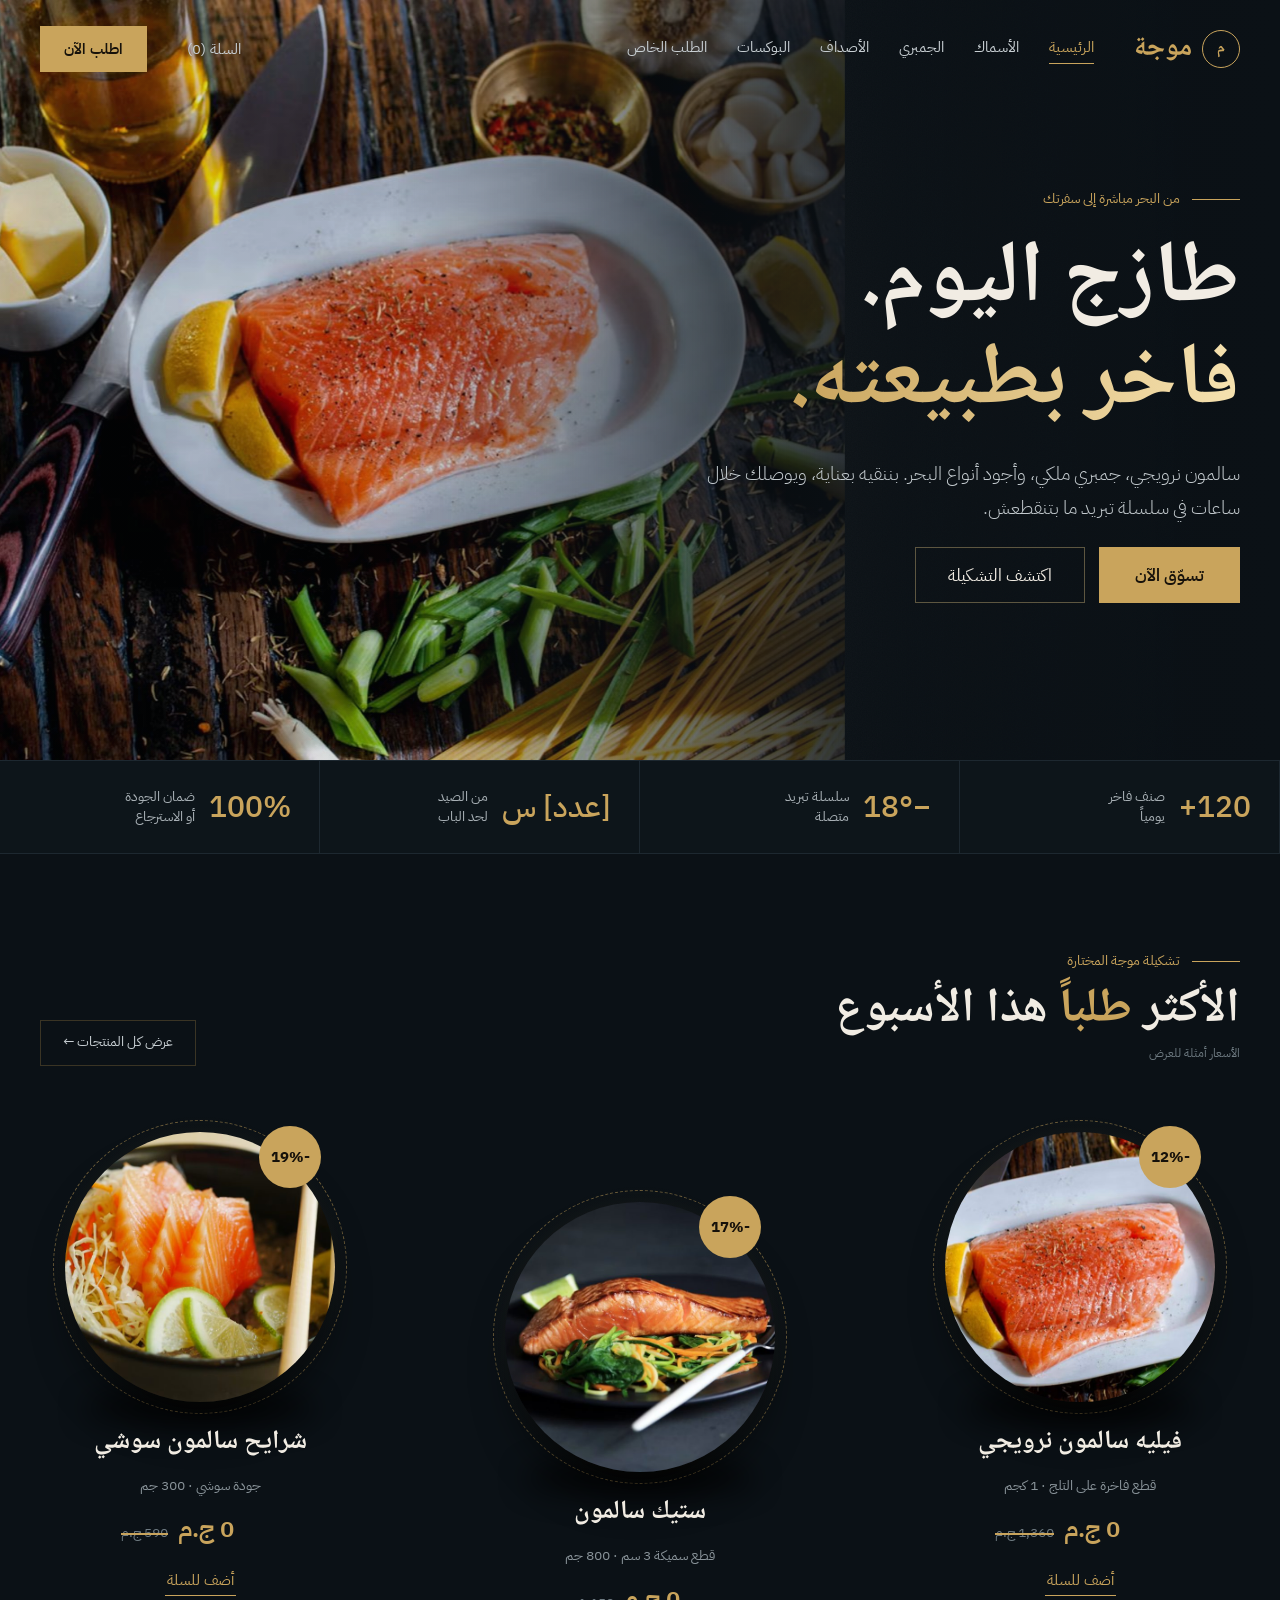
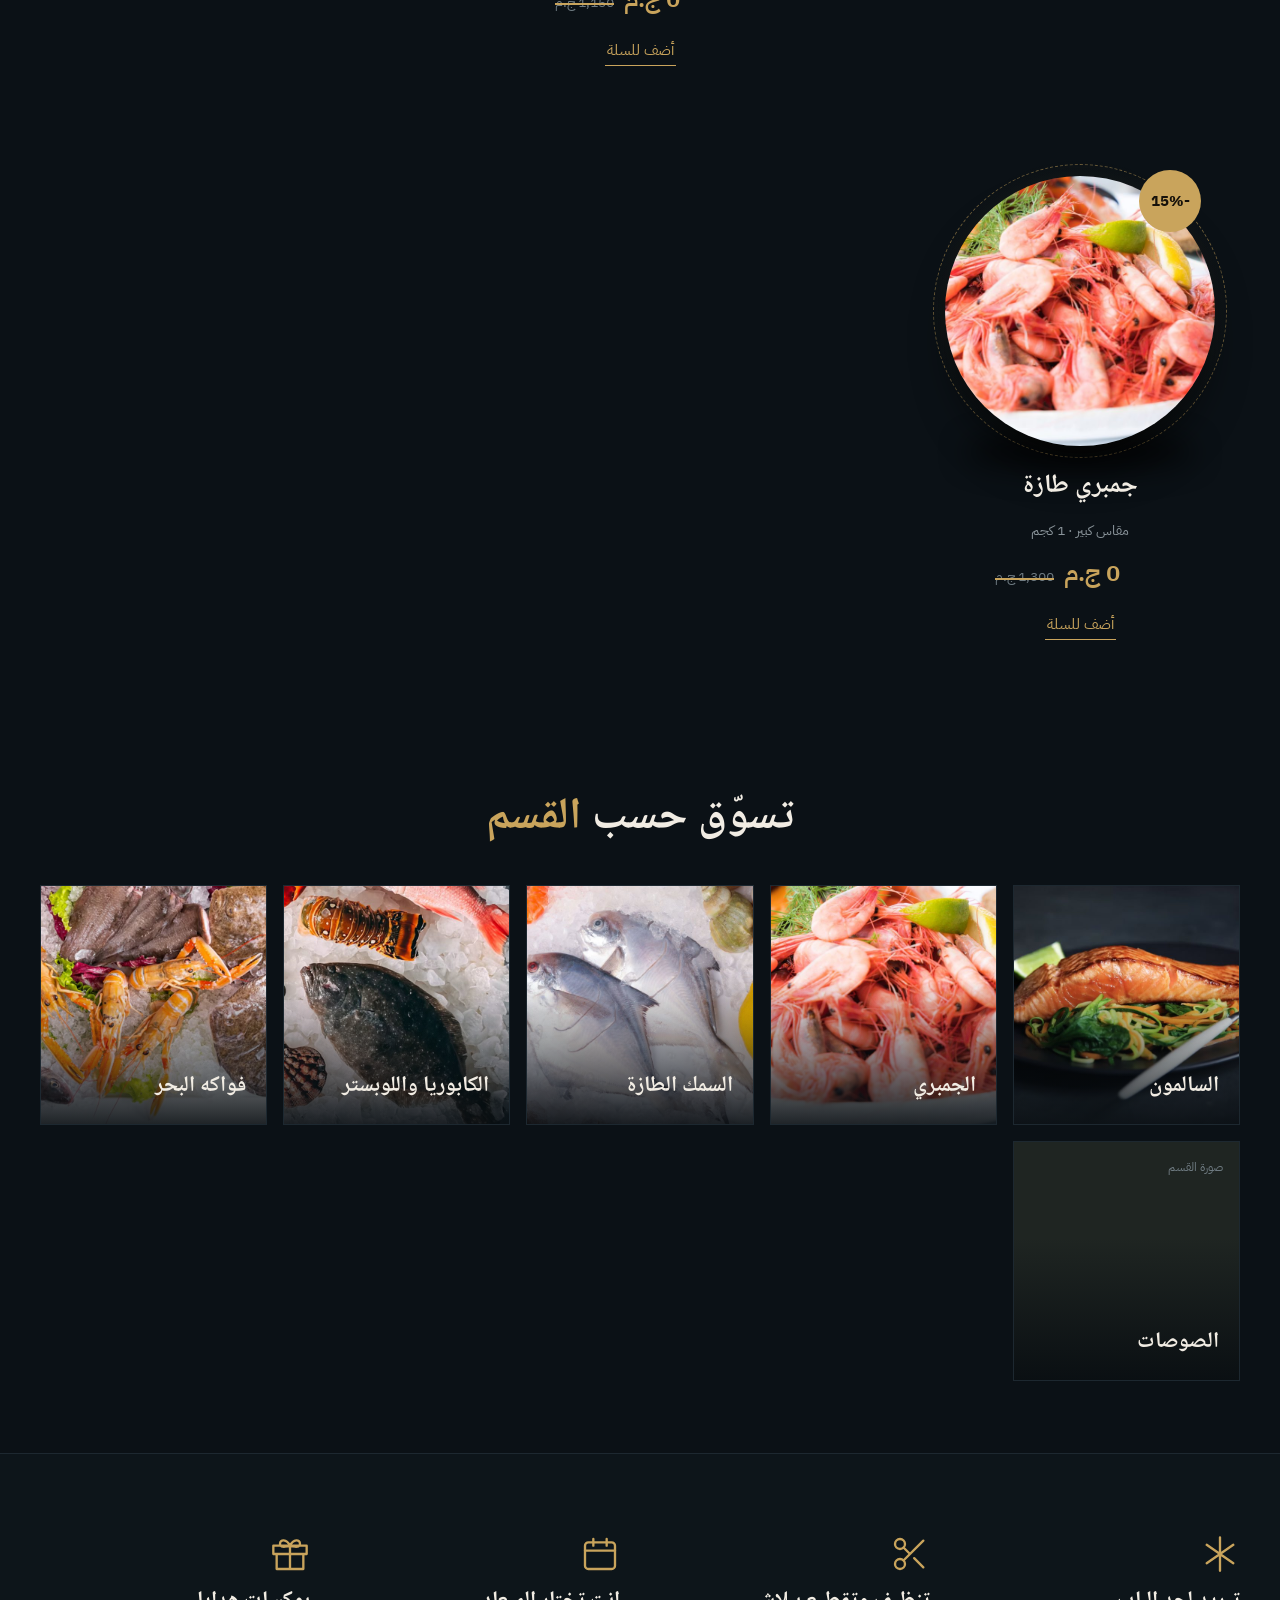
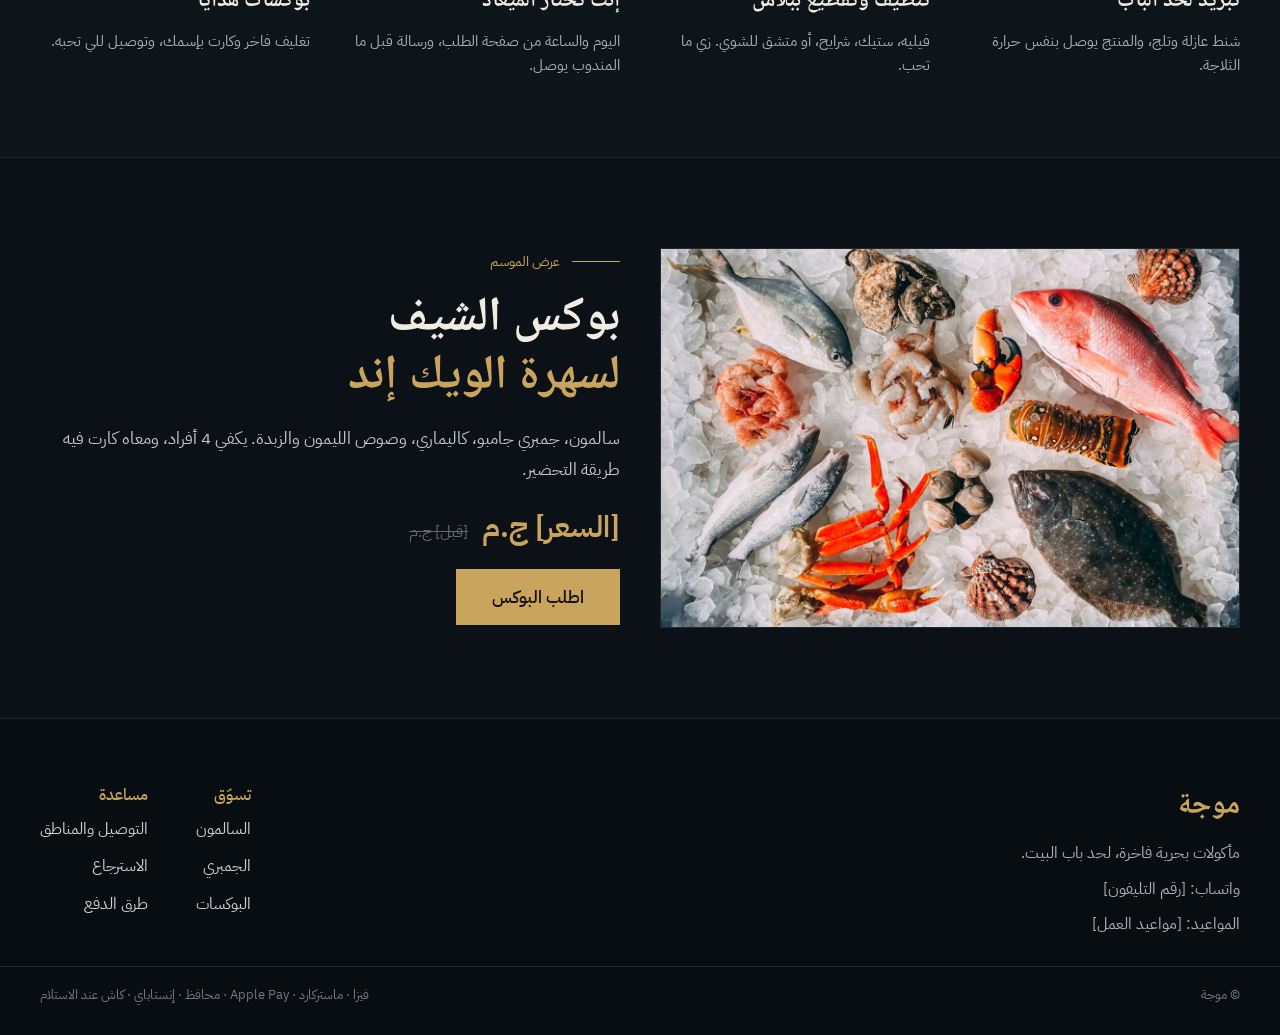
==== index.html @ a19cfc70 "عدد الأصناف الفاخرة: 120 Co-Authored-By: Claude Opus 5.5 <noreply@anthropic.com> Claude-Session: htt" ====
<!doctype html>
<html lang="ar" dir="rtl">
<head>
<meta charset="utf-8">
<meta name="viewport" content="width=device-width,initial-scale=1,viewport-fit=cover">
<meta name="theme-color" content="#0b1116">
<title>موجة | مأكولات بحرية فاخرة</title>
<meta name="description" content="سالمون وجمبري وسمك طازة، متنظف ومتقطع على طلبك، ويوصلك متبرد.">
<link href="https://fonts.googleapis.com/css2?family=Noto+Naskh+Arabic:wght@500;700&family=IBM+Plex+Sans+Arabic:wght@300;400;500;600&display=swap" rel="stylesheet">
<link rel="stylesheet" href="styles.css?v=86852">
</head>
<body>
<div dir="rtl" style="width:100%;background:#0b1116;color:#f1ece3;font-family:'IBM Plex Sans Arabic',sans-serif;font-size:16px;line-height:1.6">
<section class="hero" style="position:relative;min-height:760px;overflow:hidden;background:radial-gradient(ellipse at 30% 50%,#2a2b2b 0,#16191b 45%,#0b1116 80%)">
<svg width="100%" height="100%" style="position:absolute;inset:0;opacity:.35" aria-hidden="true"><filter id="stone"><feTurbulence type="fractalNoise" baseFrequency=".8" numOctaves="3"/><feColorMatrix values="0 0 0 0 .5  0 0 0 0 .5  0 0 0 0 .5  0 0 0 .6 0"/></filter><rect width="100%" height="100%" filter="url(#stone)"/></svg>
<div class="float" style="position:absolute;top:0;bottom:0;left:0;width:66%"><img src="images/hero.jpg" alt="فيليه سالمون طازج مع الليمون والزبدة والتوابل على ترابيزة خشب" style="width:100%;height:100%;object-fit:cover;display:block"></div>
<div class="hero-shade" style="position:absolute;inset:0;background:linear-gradient(270deg,#0b1116 0,rgba(11,17,22,.92) 30%,rgba(11,17,22,.15) 70%)"></div>
<header class="site-header hd" style="position:relative;max-width:1320px;margin:0 auto;padding:26px 40px;display:flex;align-items:center;gap:40px;flex-wrap:wrap">
<a href="#" style="display:flex;align-items:center;gap:10px;font-family:'Noto Naskh Arabic',serif;font-size:28px;font-weight:700;color:#c9a45c"><span style="width:38px;height:38px;border:1px solid #c9a45c;border-radius:50%;display:grid;place-items:center;font-size:16px">م</span>موجة</a>
<button type="button" class="menu-btn" aria-label="القايمة" aria-expanded="false"><span></span><span></span><span></span></button><nav class="main-nav" style="display:flex;gap:30px;font-size:15px;flex:1;flex-wrap:wrap"><a href="#" style="color:#c9a45c;border-bottom:1px solid #c9a45c;padding-bottom:4px">الرئيسية</a><a href="#" class="nl" style="color:#c8cfd3">الأسماك</a><a href="#" class="nl" style="color:#c8cfd3">الجمبري</a><a href="#" class="nl" style="color:#c8cfd3">الأصداف</a><a href="#" class="nl" style="color:#c8cfd3">البوكسات</a><a href="#" class="nl" style="color:#c8cfd3">الطلب الخاص</a></nav>
<a href="#" data-cart="1" class="cartlink" style="color:#c8cfd3;font-size:15px;display:inline-block">السلة (<span class="cart-count">0</span>)</a><a href="#" class="btn-gold hdr-cta" style="background:#c9a45c;color:#16110a;height:46px;padding:0 24px;display:inline-flex;align-items:center;font-weight:600;font-size:15px">اطلب الآن</a>
</header>
<div class="hero-body" style="position:relative;max-width:1320px;margin:0 auto;padding:90px 40px 120px;display:flex">
<div class="hin" style="max-width:560px;display:flex;flex-direction:column;gap:22px">
<span style="display:flex;align-items:center;gap:12px;color:#c9a45c;font-size:14px"><i style="width:48px;height:1px;background:#c9a45c;display:block"></i>من البحر مباشرة إلى سفرتك</span>
<h1 style="margin:0;font-family:'Noto Naskh Arabic',serif;font-size:88px;line-height:1.15;font-weight:700">طازج اليوم.<br><span class="shine" style="color:#c9a45c">فاخر بطبيعته.</span></h1>
<p style="margin:0;font-size:19px;line-height:1.8;color:#c3cace;font-weight:300">سالمون نرويجي، جمبري ملكي، وأجود أنواع البحر. بننقيه بعناية، ويوصلك خلال ساعات في سلسلة تبريد ما بتنقطعش.</p>
<div style="display:flex;gap:14px;flex-wrap:wrap"><a href="#" class="btn-gold" style="background:#c9a45c;color:#16110a;height:56px;padding:0 36px;display:inline-flex;align-items:center;font-weight:600;font-size:17px">تسوّق الآن</a><a href="#" class="btn-ghost" style="border:1px solid #5d5640;color:#f1ece3;height:56px;padding:0 32px;display:inline-flex;align-items:center;font-size:17px">اكتشف التشكيلة</a></div>
</div></div>

</section>
<section class="stats" style="border-block:1px solid #1d2830;background:#0d151a"><div style="max-width:1320px;margin:0 auto;display:flex;flex-wrap:wrap"><div class="rv" style="flex:1 1 200px;display:flex;align-items:center;gap:14px;padding:22px 28px;border-inline-start:1px solid #1d2830"><strong style="font-size:30px;color:#c9a45c;font-weight:500;white-space:nowrap">120+</strong><span style="font-size:14px;color:#a8b0b5;line-height:1.4">صنف فاخر<br>يومياً</span></div><div class="rv" style="flex:1 1 200px;display:flex;align-items:center;gap:14px;padding:22px 28px;border-inline-start:1px solid #1d2830"><strong style="font-size:30px;color:#c9a45c;font-weight:500;white-space:nowrap">−18°</strong><span style="font-size:14px;color:#a8b0b5;line-height:1.4">سلسلة تبريد<br>متصلة</span></div><div class="rv" style="flex:1 1 200px;display:flex;align-items:center;gap:14px;padding:22px 28px;border-inline-start:1px solid #1d2830"><strong style="font-size:30px;color:#c9a45c;font-weight:500;white-space:nowrap">[عدد] س</strong><span style="font-size:14px;color:#a8b0b5;line-height:1.4">من الصيد<br>لحد الباب</span></div><div class="rv" style="flex:1 1 200px;display:flex;align-items:center;gap:14px;padding:22px 28px;border-inline-start:1px solid #1d2830"><strong style="font-size:30px;color:#c9a45c;font-weight:500;white-space:nowrap">100%</strong><span style="font-size:14px;color:#a8b0b5;line-height:1.4">ضمان الجودة<br>أو الاسترجاع</span></div></div></section>

<section class="bs" style="max-width:1320px;margin:0 auto;padding:96px 40px 72px">
<div class="rv" style="display:flex;justify-content:space-between;align-items:end;gap:20px;flex-wrap:wrap;margin-bottom:56px">
<div><span style="display:flex;align-items:center;gap:12px;color:#c9a45c;font-size:14px"><i style="width:48px;height:1px;background:#c9a45c;display:block"></i>تشكيلة موجة المختارة</span><h2 style="margin:10px 0 0;font-family:'Noto Naskh Arabic',serif;font-size:48px;font-weight:700;line-height:1.2">الأكثر <span style="color:#c9a45c">طلباً</span> هذا الأسبوع</h2><span style="font-size:12px;color:#6f7b82">الأسعار أمثلة للعرض</span></div>
<a href="#" class="btn-ghost" style="border:1px solid #3a3424;color:#c8cfd3;height:46px;padding:0 22px;display:inline-flex;align-items:center;font-size:14px">عرض كل المنتجات ←</a></div>
<div data-plates="1" class="plates" style="display:flex;justify-content:space-between;flex-wrap:wrap;gap:40px 20px;padding:10px 20px 0"><div class="pl" data-plate="1" style="display:flex;flex-direction:column;align-items:center;gap:12px;width:280px;margin-top:0px;--d:0.00s">
<div style="position:relative;width:270px;height:270px"><span class="shadow" style="position:absolute;left:20px;right:20px;bottom:-26px;height:40px;border-radius:50%;background:rgba(0,0,0,.6);filter:blur(14px)"></span><span style="position:absolute;inset:-30px;border-radius:50%;background:radial-gradient(circle,rgba(201,164,92,.22),rgba(201,164,92,0) 65%)"></span><span class="ring" style="position:absolute;inset:-12px;border-radius:50%;border:1px dashed #c9a45c"></span>
<div class="drop" style="position:absolute;inset:0"><img class="zz" src="images/p-fillet.jpg" alt="فيليه سالمون نرويجي" style="position:absolute;inset:0;width:100%;height:100%;object-fit:cover;border-radius:50%;box-shadow:0 30px 50px -20px #000"><span style="position:absolute;top:-6px;right:14px;width:62px;height:62px;border-radius:50%;background:#c9a45c;color:#16110a;display:grid;place-items:center;font-weight:700;font-size:15px">-12%</span></div></div>
<strong class="txt" style="font-family:'Noto Naskh Arabic',serif;font-size:26px;font-weight:700;margin-top:8px;color:#f1ece3;text-align:center">فيليه سالمون نرويجي</strong><span class="txt" style="font-size:14px;color:#8a949a">قطع فاخرة على التلج · 1 كجم</span>
<div class="txt" style="display:flex;gap:10px;align-items:baseline"><strong style="font-size:24px;color:#c9a45c;font-weight:600;white-space:nowrap;font-variant-numeric:tabular-nums;min-width:4.2em;text-align:left"><span class="num" data-target="1200">0</span> ج.م</strong><s class="old" style="font-size:14px;color:#6f7b82;white-space:nowrap;text-decoration:none;position:relative">1,360 ج.م</s></div>
<button type="button" class="add txt" data-add="0" style="all:unset;cursor:pointer;font-size:15px;color:#c9a45c;border-bottom:1px solid #c9a45c;padding:8px 2px 3px">أضف للسلة</button></div><div class="pl" data-plate="1" style="display:flex;flex-direction:column;align-items:center;gap:12px;width:280px;margin-top:70px;--d:0.18s">
<div style="position:relative;width:270px;height:270px"><span class="shadow" style="position:absolute;left:20px;right:20px;bottom:-26px;height:40px;border-radius:50%;background:rgba(0,0,0,.6);filter:blur(14px)"></span><span style="position:absolute;inset:-30px;border-radius:50%;background:radial-gradient(circle,rgba(201,164,92,.22),rgba(201,164,92,0) 65%)"></span><span class="ring" style="position:absolute;inset:-12px;border-radius:50%;border:1px dashed #c9a45c"></span>
<div class="drop" style="position:absolute;inset:0"><img class="zz" src="images/p-steak.jpg" alt="ستيك سالمون" style="position:absolute;inset:0;width:100%;height:100%;object-fit:cover;border-radius:50%;box-shadow:0 30px 50px -20px #000"><span style="position:absolute;top:-6px;right:14px;width:62px;height:62px;border-radius:50%;background:#c9a45c;color:#16110a;display:grid;place-items:center;font-weight:700;font-size:15px">-17%</span></div></div>
<strong class="txt" style="font-family:'Noto Naskh Arabic',serif;font-size:26px;font-weight:700;margin-top:8px;color:#f1ece3;text-align:center">ستيك سالمون</strong><span class="txt" style="font-size:14px;color:#8a949a">قطع سميكة 3 سم · 800 جم</span>
<div class="txt" style="display:flex;gap:10px;align-items:baseline"><strong style="font-size:24px;color:#c9a45c;font-weight:600;white-space:nowrap;font-variant-numeric:tabular-nums;min-width:4.2em;text-align:left"><span class="num" data-target="950">0</span> ج.م</strong><s class="old" style="font-size:14px;color:#6f7b82;white-space:nowrap;text-decoration:none;position:relative">1,150 ج.م</s></div>
<button type="button" class="add txt" data-add="1" style="all:unset;cursor:pointer;font-size:15px;color:#c9a45c;border-bottom:1px solid #c9a45c;padding:8px 2px 3px">أضف للسلة</button></div><div class="pl" data-plate="1" style="display:flex;flex-direction:column;align-items:center;gap:12px;width:280px;margin-top:0px;--d:0.36s">
<div style="position:relative;width:270px;height:270px"><span class="shadow" style="position:absolute;left:20px;right:20px;bottom:-26px;height:40px;border-radius:50%;background:rgba(0,0,0,.6);filter:blur(14px)"></span><span style="position:absolute;inset:-30px;border-radius:50%;background:radial-gradient(circle,rgba(201,164,92,.22),rgba(201,164,92,0) 65%)"></span><span class="ring" style="position:absolute;inset:-12px;border-radius:50%;border:1px dashed #c9a45c"></span>
<div class="drop" style="position:absolute;inset:0"><img class="zz" src="images/p-sashimi.jpg" alt="شرايح سالمون سوشي" style="position:absolute;inset:0;width:100%;height:100%;object-fit:cover;border-radius:50%;box-shadow:0 30px 50px -20px #000"><span style="position:absolute;top:-6px;right:14px;width:62px;height:62px;border-radius:50%;background:#c9a45c;color:#16110a;display:grid;place-items:center;font-weight:700;font-size:15px">-19%</span></div></div>
<strong class="txt" style="font-family:'Noto Naskh Arabic',serif;font-size:26px;font-weight:700;margin-top:8px;color:#f1ece3;text-align:center">شرايح سالمون سوشي</strong><span class="txt" style="font-size:14px;color:#8a949a">جودة سوشي · 300 جم</span>
<div class="txt" style="display:flex;gap:10px;align-items:baseline"><strong style="font-size:24px;color:#c9a45c;font-weight:600;white-space:nowrap;font-variant-numeric:tabular-nums;min-width:4.2em;text-align:left"><span class="num" data-target="480">0</span> ج.م</strong><s class="old" style="font-size:14px;color:#6f7b82;white-space:nowrap;text-decoration:none;position:relative">590 ج.م</s></div>
<button type="button" class="add txt" data-add="2" style="all:unset;cursor:pointer;font-size:15px;color:#c9a45c;border-bottom:1px solid #c9a45c;padding:8px 2px 3px">أضف للسلة</button></div><div class="pl" data-plate="1" style="display:flex;flex-direction:column;align-items:center;gap:12px;width:280px;margin-top:70px;--d:0.54s">
<div style="position:relative;width:270px;height:270px"><span class="shadow" style="position:absolute;left:20px;right:20px;bottom:-26px;height:40px;border-radius:50%;background:rgba(0,0,0,.6);filter:blur(14px)"></span><span style="position:absolute;inset:-30px;border-radius:50%;background:radial-gradient(circle,rgba(201,164,92,.22),rgba(201,164,92,0) 65%)"></span><span class="ring" style="position:absolute;inset:-12px;border-radius:50%;border:1px dashed #c9a45c"></span>
<div class="drop" style="position:absolute;inset:0"><img class="zz" src="images/p-shrimp.jpg" alt="جمبري طازة" style="position:absolute;inset:0;width:100%;height:100%;object-fit:cover;border-radius:50%;box-shadow:0 30px 50px -20px #000"><span style="position:absolute;top:-6px;right:14px;width:62px;height:62px;border-radius:50%;background:#c9a45c;color:#16110a;display:grid;place-items:center;font-weight:700;font-size:15px">-15%</span></div></div>
<strong class="txt" style="font-family:'Noto Naskh Arabic',serif;font-size:26px;font-weight:700;margin-top:8px;color:#f1ece3;text-align:center">جمبري طازة</strong><span class="txt" style="font-size:14px;color:#8a949a">مقاس كبير · 1 كجم</span>
<div class="txt" style="display:flex;gap:10px;align-items:baseline"><strong style="font-size:24px;color:#c9a45c;font-weight:600;white-space:nowrap;font-variant-numeric:tabular-nums;min-width:4.2em;text-align:left"><span class="num" data-target="1100">0</span> ج.م</strong><s class="old" style="font-size:14px;color:#6f7b82;white-space:nowrap;text-decoration:none;position:relative">1,300 ج.م</s></div>
<button type="button" class="add txt" data-add="3" style="all:unset;cursor:pointer;font-size:15px;color:#c9a45c;border-bottom:1px solid #c9a45c;padding:8px 2px 3px">أضف للسلة</button></div></div>
</section>
<template id="lemon"><svg width="44" height="44" viewBox="-24 -24 48 48" aria-hidden="true"><circle r="22" fill="#f2c62f"/><circle r="17" fill="#fbe27a"/><line x1="0" y1="0" x2="15.0" y2="0.0" stroke="#fff7d1" stroke-width="2"/><line x1="0" y1="0" x2="10.6" y2="10.6" stroke="#fff7d1" stroke-width="2"/><line x1="0" y1="0" x2="0.0" y2="15.0" stroke="#fff7d1" stroke-width="2"/><line x1="0" y1="0" x2="-10.6" y2="10.6" stroke="#fff7d1" stroke-width="2"/><line x1="0" y1="0" x2="-15.0" y2="0.0" stroke="#fff7d1" stroke-width="2"/><line x1="0" y1="0" x2="-10.6" y2="-10.6" stroke="#fff7d1" stroke-width="2"/><line x1="0" y1="0" x2="-0.0" y2="-15.0" stroke="#fff7d1" stroke-width="2"/><line x1="0" y1="0" x2="10.6" y2="-10.6" stroke="#fff7d1" stroke-width="2"/></svg></template>

<section class="cats" style="max-width:1320px;margin:0 auto;padding:72px 40px">
<h2 class="rv" style="margin:0 0 30px;font-family:'Noto Naskh Arabic',serif;font-size:44px;font-weight:700;text-align:center">تسوّق حسب <span style="color:#c9a45c">القسم</span></h2>
<div class="cat-grid" style="display:grid;grid-template-columns:repeat(auto-fit,minmax(190px,1fr));gap:16px"><a href="#" class="tile rv" style="position:relative;overflow:hidden;height:240px;border:1px solid #1d2830;display:flex;align-items:flex-end;padding:20px;color:#f1ece3"><img class="ph" src="images/c-salmon.jpg" alt="" style="position:absolute;inset:0;width:100%;height:100%;object-fit:cover"><span style="position:absolute;inset:0;background:linear-gradient(0deg,rgba(8,13,17,.9) 0,rgba(8,13,17,0) 60%)"></span><strong style="position:relative;font-family:'Noto Naskh Arabic',serif;font-size:22px;font-weight:700">السالمون</strong></a><a href="#" class="tile rv" style="position:relative;overflow:hidden;height:240px;border:1px solid #1d2830;display:flex;align-items:flex-end;padding:20px;color:#f1ece3"><img class="ph" src="images/c-shrimp.jpg" alt="" style="position:absolute;inset:0;width:100%;height:100%;object-fit:cover"><span style="position:absolute;inset:0;background:linear-gradient(0deg,rgba(8,13,17,.9) 0,rgba(8,13,17,0) 60%)"></span><strong style="position:relative;font-family:'Noto Naskh Arabic',serif;font-size:22px;font-weight:700">الجمبري</strong></a><a href="#" class="tile rv" style="position:relative;overflow:hidden;height:240px;border:1px solid #1d2830;display:flex;align-items:flex-end;padding:20px;color:#f1ece3"><img class="ph" src="images/c-fish.jpg" alt="" style="position:absolute;inset:0;width:100%;height:100%;object-fit:cover"><span style="position:absolute;inset:0;background:linear-gradient(0deg,rgba(8,13,17,.9) 0,rgba(8,13,17,0) 60%)"></span><strong style="position:relative;font-family:'Noto Naskh Arabic',serif;font-size:22px;font-weight:700">السمك الطازة</strong></a><a href="#" class="tile rv" style="position:relative;overflow:hidden;height:240px;border:1px solid #1d2830;display:flex;align-items:flex-end;padding:20px;color:#f1ece3"><img class="ph" src="images/c-crab.jpg" alt="" style="position:absolute;inset:0;width:100%;height:100%;object-fit:cover"><span style="position:absolute;inset:0;background:linear-gradient(0deg,rgba(8,13,17,.9) 0,rgba(8,13,17,0) 60%)"></span><strong style="position:relative;font-family:'Noto Naskh Arabic',serif;font-size:22px;font-weight:700">الكابوريا واللوبستر</strong></a><a href="#" class="tile rv" style="position:relative;overflow:hidden;height:240px;border:1px solid #1d2830;display:flex;align-items:flex-end;padding:20px;color:#f1ece3"><img class="ph" src="images/c-shell.jpg" alt="" style="position:absolute;inset:0;width:100%;height:100%;object-fit:cover"><span style="position:absolute;inset:0;background:linear-gradient(0deg,rgba(8,13,17,.9) 0,rgba(8,13,17,0) 60%)"></span><strong style="position:relative;font-family:'Noto Naskh Arabic',serif;font-size:22px;font-weight:700">فواكه البحر</strong></a><a href="#" class="tile rv" style="position:relative;overflow:hidden;height:240px;border:1px solid #1d2830;display:flex;align-items:flex-end;padding:20px;color:#f1ece3"><span class="ph" style="position:absolute;inset:0;background:#1f2522"></span><span style="position:absolute;top:16px;right:16px;font-size:12px;color:#6f7b82">صورة القسم</span><span style="position:absolute;inset:0;background:linear-gradient(0deg,rgba(8,13,17,.9) 0,rgba(8,13,17,0) 60%)"></span><strong style="position:relative;font-family:'Noto Naskh Arabic',serif;font-size:22px;font-weight:700">الصوصات</strong></a></div>
</section>

<section class="why" style="background:#0d151a;border-block:1px solid #1d2830"><div style="max-width:1320px;margin:0 auto;padding:80px 40px;display:grid;grid-template-columns:repeat(auto-fit,minmax(240px,1fr));gap:40px">
<div class="rv" style="display:flex;flex-direction:column;gap:10px"><svg width="40" height="40" viewBox="0 0 24 24" fill="none" stroke="#c9a45c" stroke-width="1.4" stroke-linecap="round" stroke-linejoin="round" aria-hidden="true"><path d="M12 2v20M4 6.5l16 11M20 6.5l-16 11"/></svg><strong style="font-family:'Noto Naskh Arabic',serif;font-size:22px">تبريد لحد الباب</strong><span style="color:#a8b0b5;font-size:15px">شنط عازلة وتلج، والمنتج يوصل بنفس حرارة الثلاجة.</span></div>
<div class="rv" style="display:flex;flex-direction:column;gap:10px"><svg width="40" height="40" viewBox="0 0 24 24" fill="none" stroke="#c9a45c" stroke-width="1.4" stroke-linecap="round" stroke-linejoin="round" aria-hidden="true"><circle cx="6" cy="6" r="3"/><circle cx="6" cy="18" r="3"/><path d="M20 4L8.1 15.9M14.5 14.5L20 20M8.1 8.1L12 12"/></svg><strong style="font-family:'Noto Naskh Arabic',serif;font-size:22px">تنظيف وتقطيع ببلاش</strong><span style="color:#a8b0b5;font-size:15px">فيليه، ستيك، شرايح، أو متشق للشوي. زي ما تحب.</span></div>
<div class="rv" style="display:flex;flex-direction:column;gap:10px"><svg width="40" height="40" viewBox="0 0 24 24" fill="none" stroke="#c9a45c" stroke-width="1.4" stroke-linecap="round" stroke-linejoin="round" aria-hidden="true"><rect x="3" y="5" width="18" height="16" rx="2"/><path d="M3 10h18M8 3v4M16 3v4"/></svg><strong style="font-family:'Noto Naskh Arabic',serif;font-size:22px">إنت تختار الميعاد</strong><span style="color:#a8b0b5;font-size:15px">اليوم والساعة من صفحة الطلب، ورسالة قبل ما المندوب يوصل.</span></div>
<div class="rv" style="display:flex;flex-direction:column;gap:10px"><svg width="40" height="40" viewBox="0 0 24 24" fill="none" stroke="#c9a45c" stroke-width="1.4" stroke-linecap="round" stroke-linejoin="round" aria-hidden="true"><path d="M20 12v9H4v-9M2 7h20v5H2zM12 21V7M12 7C10 3 6 3 6 6s6 1 6 1 6 2 6-1-4-3-6 1"/></svg><strong style="font-family:'Noto Naskh Arabic',serif;font-size:22px">بوكسات هدايا</strong><span style="color:#a8b0b5;font-size:15px">تغليف فاخر وكارت بإسمك، وتوصيل للي تحبه.</span></div>
</div></section>

<section class="bundle" style="max-width:1320px;margin:0 auto;padding:90px 40px;display:flex;flex-wrap:wrap;gap:40px;align-items:center">
<div class="rv" style="flex:1 1 460px;height:380px;overflow:hidden;border:1px solid #1d2830"><img src="images/gift.jpg" alt="تشكيلة مأكولات بحرية طازة على التلج: سمك وجمبري وكابوريا ولوبستر وأصداف" style="width:100%;height:100%;object-fit:cover;display:block"></div>
<div class="rv" style="flex:1 1 460px;display:flex;flex-direction:column;gap:18px">
<span style="display:flex;align-items:center;gap:12px;color:#c9a45c;font-size:14px"><i style="width:48px;height:1px;background:#c9a45c;display:block"></i>عرض الموسم</span>
<h2 style="margin:0;font-family:'Noto Naskh Arabic',serif;font-size:48px;font-weight:700;line-height:1.2">بوكس الشيف<br><span style="color:#c9a45c">لسهرة الويك إند</span></h2>
<p style="margin:0;color:#c3cace;font-size:17px;line-height:1.8">سالمون، جمبري جامبو، كاليماري، وصوص الليمون والزبدة. يكفي 4 أفراد، ومعاه كارت فيه طريقة التحضير.</p>
<div style="display:flex;gap:14px;align-items:baseline"><strong style="font-size:30px;color:#c9a45c;font-weight:600">[السعر] ج.م</strong><s style="color:#5f6a70">[قبل] ج.م</s></div>
<a href="#" class="btn-gold" style="align-self:flex-start;background:#c9a45c;color:#16110a;height:56px;padding:0 36px;display:inline-flex;align-items:center;font-weight:600;font-size:17px">اطلب البوكس</a>
</div></section>

<footer class="site-footer" style="border-top:1px solid #1d2830;background:#080d11"><div style="max-width:1320px;margin:0 auto;padding:64px 40px 28px;display:flex;flex-wrap:wrap;gap:48px;justify-content:space-between">
<div style="flex:1 1 300px;display:flex;flex-direction:column;gap:10px"><strong style="font-family:'Noto Naskh Arabic',serif;font-size:30px;color:#c9a45c">موجة</strong><span style="color:#a8b0b5">مأكولات بحرية فاخرة، لحد باب البيت.</span><span style="color:#a8b0b5">واتساب: [رقم التليفون]</span><span style="color:#a8b0b5">المواعيد: [مواعيد العمل]</span></div>
<div style="display:flex;flex-direction:column;gap:8px"><strong style="color:#c9a45c;font-weight:500">تسوّق</strong><a href="#" class="nl" style="color:#c8cfd3">السالمون</a><a href="#" class="nl" style="color:#c8cfd3">الجمبري</a><a href="#" class="nl" style="color:#c8cfd3">البوكسات</a></div>
<div style="display:flex;flex-direction:column;gap:8px"><strong style="color:#c9a45c;font-weight:500">مساعدة</strong><a href="#" class="nl" style="color:#c8cfd3">التوصيل والمناطق</a><a href="#" class="nl" style="color:#c8cfd3">الاسترجاع</a><a href="#" class="nl" style="color:#c8cfd3">طرق الدفع</a></div>
</div><div style="max-width:1320px;margin:0 auto;padding:18px 40px 30px;border-top:1px solid #1d2830;display:flex;justify-content:space-between;flex-wrap:wrap;gap:12px;font-size:13px;color:#6f7b82"><span>© موجة</span><span>فيزا · ماستركارد · Apple Pay · محافظ · إنستاباي · كاش عند الاستلام</span></div></footer>
</div>
<div class="mbar"><a href="https://wa.me/" class="mbar-wa"><svg width="20" height="20" viewBox="0 0 24 24" fill="none" stroke="currentColor" stroke-width="2" aria-hidden="true"><path d="M4 20l1.3-3.9A8 8 0 1 1 8 19z"/></svg>اطلب واتساب</a><a href="#" class="mbar-cart" data-cart="m"><svg width="20" height="20" viewBox="0 0 24 24" fill="none" stroke="currentColor" stroke-width="2" aria-hidden="true"><path d="M3 4h2l2.4 11h11L21 7H6.2"/><circle cx="9" cy="20" r="1.4"/><circle cx="17" cy="20" r="1.4"/></svg>السلة <b class="cart-count">0</b></a></div>
<script src="main.js?v=86852"></script>
</body>
</html>
---- styles.css ----
body{margin:0}
*{box-sizing:border-box}
a{text-decoration:none;color:inherit}a:hover{opacity:.8}
button{font-family:inherit;cursor:pointer}


@keyframes up{from{opacity:0;transform:translateY(36px)}to{opacity:1;transform:none}}
@keyframes zin{from{opacity:0;transform:scale(1.08) translateX(-30px)}to{opacity:1;transform:none}}
@keyframes drift{0%,100%{transform:translateY(0) rotate(0)}50%{transform:translateY(-14px) rotate(.8deg)}}
@keyframes kb{0%,100%{transform:scale(1)}50%{transform:scale(1.06)}}
@keyframes sh{to{background-position:-200% 0}}
.hd{animation:up .9s cubic-bezier(.16,1,.3,1) both}
.hin>*{animation:up 1s cubic-bezier(.16,1,.3,1) both}.hin>*:nth-child(1){animation-delay:.2s}.hin>*:nth-child(2){animation-delay:.32s}.hin>*:nth-child(3){animation-delay:.44s}.hin>*:nth-child(4){animation-delay:.56s}
.float{animation:zin 1.8s cubic-bezier(.16,1,.3,1) both}.float>img{animation:kb 14s ease-in-out 1.8s infinite}
.shine{background:linear-gradient(90deg,#c9a45c,#f6e2b0,#c9a45c) 0 0/200% 100%;-webkit-background-clip:text;background-clip:text;color:transparent!important;animation:sh 5s linear infinite}
.rv{animation:up linear both;animation-timeline:view();animation-range:entry 0% cover 30%}
.g4>.rv:nth-child(2){animation-range:entry 8% cover 36%}.g4>.rv:nth-child(3){animation-range:entry 16% cover 42%}.g4>.rv:nth-child(4){animation-range:entry 24% cover 48%}
.card,.tile{transition:transform .5s cubic-bezier(.16,1,.3,1),border-color .4s,box-shadow .5s}.card:hover{transform:translateY(-8px);box-shadow:0 24px 40px -24px #000}.card:hover,.tile:hover{border-color:#c9a45c!important}
.ph{transition:transform 1.2s cubic-bezier(.16,1,.3,1)}.card:hover .ph,.tile:hover .ph{transform:scale(1.08)}
.btn-gold{position:relative;overflow:hidden;transition:transform .3s,box-shadow .3s}.btn-gold::after{content:"";position:absolute;inset:0;background:linear-gradient(110deg,transparent 30%,rgba(255,255,255,.55) 50%,transparent 70%);transform:translateX(120%)}
.btn-gold:hover{transform:translateY(-2px);box-shadow:0 14px 30px -12px rgba(201,164,92,.7);opacity:1}.btn-gold:hover::after{transform:translateX(-120%);transition:transform .8s}.btn-gold:active,.btn-line:active,.btn-ghost:active{transform:scale(.97)}
.btn-line,.btn-ghost{background:linear-gradient(#c9a45c,#c9a45c) no-repeat right/0 100%;transition:background-size .45s cubic-bezier(.16,1,.3,1),color .3s,transform .2s}.btn-line:hover,.btn-ghost:hover{background-size:100% 100%;color:#16110a!important;opacity:1}
.nl{background:linear-gradient(#c9a45c,#c9a45c) no-repeat right bottom/0 1px;padding-bottom:4px;transition:background-size .35s,color .3s}.nl:hover{background-size:100% 1px;color:#c9a45c!important;opacity:1}
@media(prefers-reduced-motion:reduce){*,*::before,*::after{animation:none!important;transition:none!important}}


@keyframes drop{0%{transform:translateY(-320px) rotate(-120deg) scale(.9);opacity:0}55%{opacity:1}72%{transform:translateY(14px) rotate(6deg) scale(1.02)}86%{transform:translateY(-6px) rotate(-2deg)}100%{transform:none;opacity:1}}
@keyframes shd{0%{transform:scale(.2);opacity:0}72%{transform:scale(1.1);opacity:1}100%{transform:scale(1);opacity:1}}
@keyframes strike{to{transform:scaleX(1)}}@keyframes spin{to{transform:rotate(360deg)}}
@keyframes fx{from{transform:translateX(var(--sx))}to{transform:translateX(var(--ex))}}@keyframes fy{0%{transform:translateY(var(--sy)) scale(1)}40%{transform:translateY(calc(var(--sy) - 170px)) scale(1.2)}100%{transform:translateY(var(--ey)) scale(.4)}}
@keyframes bumpA{40%{transform:scale(1.3)}}@keyframes bumpB{40%{transform:scale(1.3)}}
.plates .drop,.plates .shadow,.plates .txt{opacity:0}.plates.go .drop{animation:drop 1.1s cubic-bezier(.2,.8,.3,1) both;animation-delay:var(--d)}.plates.go .shadow{animation:shd 1.1s cubic-bezier(.2,.8,.3,1) both;animation-delay:var(--d)}.plates.go .txt{animation:up .6s cubic-bezier(.16,1,.3,1) both;animation-delay:calc(var(--d) + .8s)}
.old::after{content:"";position:absolute;left:0;right:0;top:52%;height:1.5px;background:#c9a45c;transform:scaleX(0);transform-origin:right}.plates.go .old::after{animation:strike .5s ease-out forwards;animation-delay:calc(var(--d) + 2.1s)}
.ring{animation:spin 40s linear infinite;opacity:.5;transition:opacity .4s,inset .5s}.pl:hover .ring{opacity:1;inset:-18px;animation-duration:8s}.zz{transition:transform .8s cubic-bezier(.16,1,.3,1)}.pl:hover .zz{transform:rotate(-8deg) scale(1.05)}
.add{transition:color .3s,letter-spacing .3s}.add:hover{color:#f6e2b0!important;letter-spacing:.5px}
.fx{position:fixed;left:-22px;top:-22px;z-index:50;pointer-events:none;animation:fx .9s linear forwards}.fy{animation:fy .9s cubic-bezier(.3,0,.5,1) forwards}.spin{animation:spin .5s linear infinite}

/* ---------- موبايل ---------- */
.menu-btn,.mbar{display:none}
html,body{overflow-x:clip}
@media (max-width:760px){
  body{padding-bottom:calc(76px + env(safe-area-inset-bottom))}
  .site-header{padding:14px 18px!important;gap:12px!important;flex-wrap:nowrap!important;justify-content:space-between;position:sticky!important;top:0;z-index:30;background:#0b1116;width:100%;max-width:none!important;margin:0!important}
  .site-header{animation:fo .8s ease both!important}
  @keyframes fo{from{opacity:0}to{opacity:1}}
  .site-header>a:first-child{font-size:22px!important}
  .site-header>a:first-child span{width:32px!important;height:32px!important;font-size:14px!important}
  .hdr-cta,.site-header .cartlink{display:none!important}
  .menu-btn{display:grid;gap:5px;width:44px;height:44px;place-content:center;background:transparent;border:1px solid #3a3424;cursor:pointer;z-index:45;position:relative}
  .menu-btn span{display:block;width:20px;height:1.5px;background:#c9a45c;transition:transform .35s,opacity .25s}
  body.menu-open .menu-btn span:nth-child(1){transform:translateY(6.5px) rotate(45deg)}
  body.menu-open .menu-btn span:nth-child(2){opacity:0}
  body.menu-open .menu-btn span:nth-child(3){transform:translateY(-6.5px) rotate(-45deg)}
  .main-nav{position:fixed!important;inset:0;z-index:40;background:rgba(8,13,17,.97);flex-direction:column!important;justify-content:center;align-items:center;gap:28px!important;font-size:24px!important;font-family:'Noto Naskh Arabic',serif;flex-wrap:nowrap!important;transform:translateX(100%);visibility:hidden;transition:transform .5s cubic-bezier(.16,1,.3,1),visibility .5s}
  body.menu-open{overflow:hidden}
  body.menu-open .main-nav{transform:none;visibility:visible}
  .main-nav a{opacity:0;transform:translateY(14px);transition:opacity .4s,transform .4s}
  body.menu-open .main-nav a{opacity:1;transform:none}
  body.menu-open .main-nav a:nth-child(2){transition-delay:.05s}body.menu-open .main-nav a:nth-child(3){transition-delay:.1s}body.menu-open .main-nav a:nth-child(4){transition-delay:.15s}body.menu-open .main-nav a:nth-child(5){transition-delay:.2s}body.menu-open .main-nav a:nth-child(6){transition-delay:.25s}

  .hero{min-height:0!important;display:flex;flex-direction:column;overflow:visible!important}
  .hero .site-header{order:1}
  .hero .float{order:2;position:relative!important;width:100%!important;height:34vh;min-height:220px;max-height:320px;inset:auto!important}
  .hero .float::after{content:"";position:absolute;inset:0;background:linear-gradient(0deg,#0b1116 2%,rgba(11,17,22,0) 55%)}
  .hero-shade{display:none}
  .hero-body{order:3;padding:0 18px 32px!important;margin-top:-36px!important;z-index:2}
  .hin{gap:14px!important;max-width:100%!important}
  .hin>span:first-child{font-size:12px!important}
  .hin>span:first-child i{width:28px!important}
  .hero h1{font-size:clamp(30px,9vw,36px)!important;line-height:1.25!important}
  .hero p{font-size:15px!important;line-height:1.7!important}
  .hin>div:last-child{gap:10px!important}
  .hin>div:last-child{flex-wrap:nowrap!important}
  .hin>div:last-child a{flex:1 1 0;justify-content:center;height:48px!important;padding:0 10px!important;font-size:15px!important;white-space:nowrap}

  .stats>div{display:grid!important;grid-template-columns:1fr 1fr}
  .stats .rv{padding:16px!important;border:0!important;border-bottom:1px solid #1d2830!important;gap:10px!important;flex-direction:column;align-items:flex-start!important}
  .stats .rv strong{font-size:20px!important}
  .stats .rv span{font-size:13px!important}

  section h2{font-size:26px!important;line-height:1.3!important}
  .bs{padding:44px 16px 32px!important}
  .bs>.rv a{display:none!important}
  .bs>.rv{margin-bottom:36px!important}
  .plates{display:grid!important;grid-template-columns:1fr 1fr;gap:28px 10px!important;padding:0!important}
  .pl{width:auto!important;margin-top:0!important;gap:8px!important}
  .pl:nth-child(even){margin-top:44px!important}
  .pl>div:first-child{width:min(132px,36vw)!important;height:min(132px,36vw)!important}
  .pl .drop>span{width:44px!important;height:44px!important;font-size:12px!important;right:0!important}
  .pl .ring{inset:-8px!important}
  .pl strong.txt{font-size:16px!important;margin-top:4px!important;line-height:1.4}
  .pl span.txt{font-size:12px!important;text-align:center}
  .pl div.txt{flex-direction:column;align-items:center!important;gap:0!important}
  .pl div.txt strong{font-size:16px!important;min-width:0!important;text-align:center!important}
  .pl .add{font-size:14px!important;padding:10px 4px 3px!important}
  @keyframes drop{0%{transform:translateY(-200px) rotate(-120deg) scale(.9);opacity:0}55%{opacity:1}72%{transform:translateY(10px) rotate(6deg)}86%{transform:translateY(-4px) rotate(-2deg)}100%{transform:none;opacity:1}}

  .cats{padding:48px 0!important}
  .cats h2{padding:0 18px;margin-bottom:20px!important}
  .cat-grid{display:flex!important;overflow-x:auto;scroll-snap-type:x mandatory;padding:0 18px 10px;gap:12px!important;scrollbar-width:none}
  .cat-grid::-webkit-scrollbar{display:none}
  .cat-grid>a{flex:0 0 58%;scroll-snap-align:start;height:190px!important;animation:none!important;padding:14px!important}
  .cat-grid strong{font-size:18px!important}

  .why>div{padding:48px 18px!important;grid-template-columns:1fr 1fr!important;gap:28px 16px!important}
  .why strong{font-size:18px!important}
  .why span{font-size:14px!important}

  .bundle{padding:48px 18px!important;gap:24px!important}
  .bundle>div{flex-basis:100%!important}
  .bundle>div:first-child{height:200px!important}
  .bundle p{font-size:15px!important}
  .bundle a.btn-gold{align-self:stretch!important;justify-content:center}

  .site-footer>div:first-child{padding:40px 18px 24px!important;gap:28px!important}
  .site-footer>div:last-child{padding:16px 18px 24px!important}

  .mbar{display:flex;gap:10px;position:fixed;left:0;right:0;bottom:0;z-index:35;padding:10px 14px calc(10px + env(safe-area-inset-bottom));background:rgba(8,13,17,.94);backdrop-filter:blur(12px);-webkit-backdrop-filter:blur(12px);border-top:1px solid #1d2830}
  .mbar a{flex:1;height:50px;display:flex;align-items:center;justify-content:center;gap:8px;font-size:15px;font-weight:600}
  .mbar-wa{border:1px solid #3a3424;color:#f1ece3}
  .mbar-cart{background:#c9a45c;color:#16110a}
  .mbar-cart b{background:#16110a;color:#c9a45c;border-radius:999px;min-width:22px;height:22px;display:inline-grid;place-items:center;font-size:12px;padding:0 6px}
}
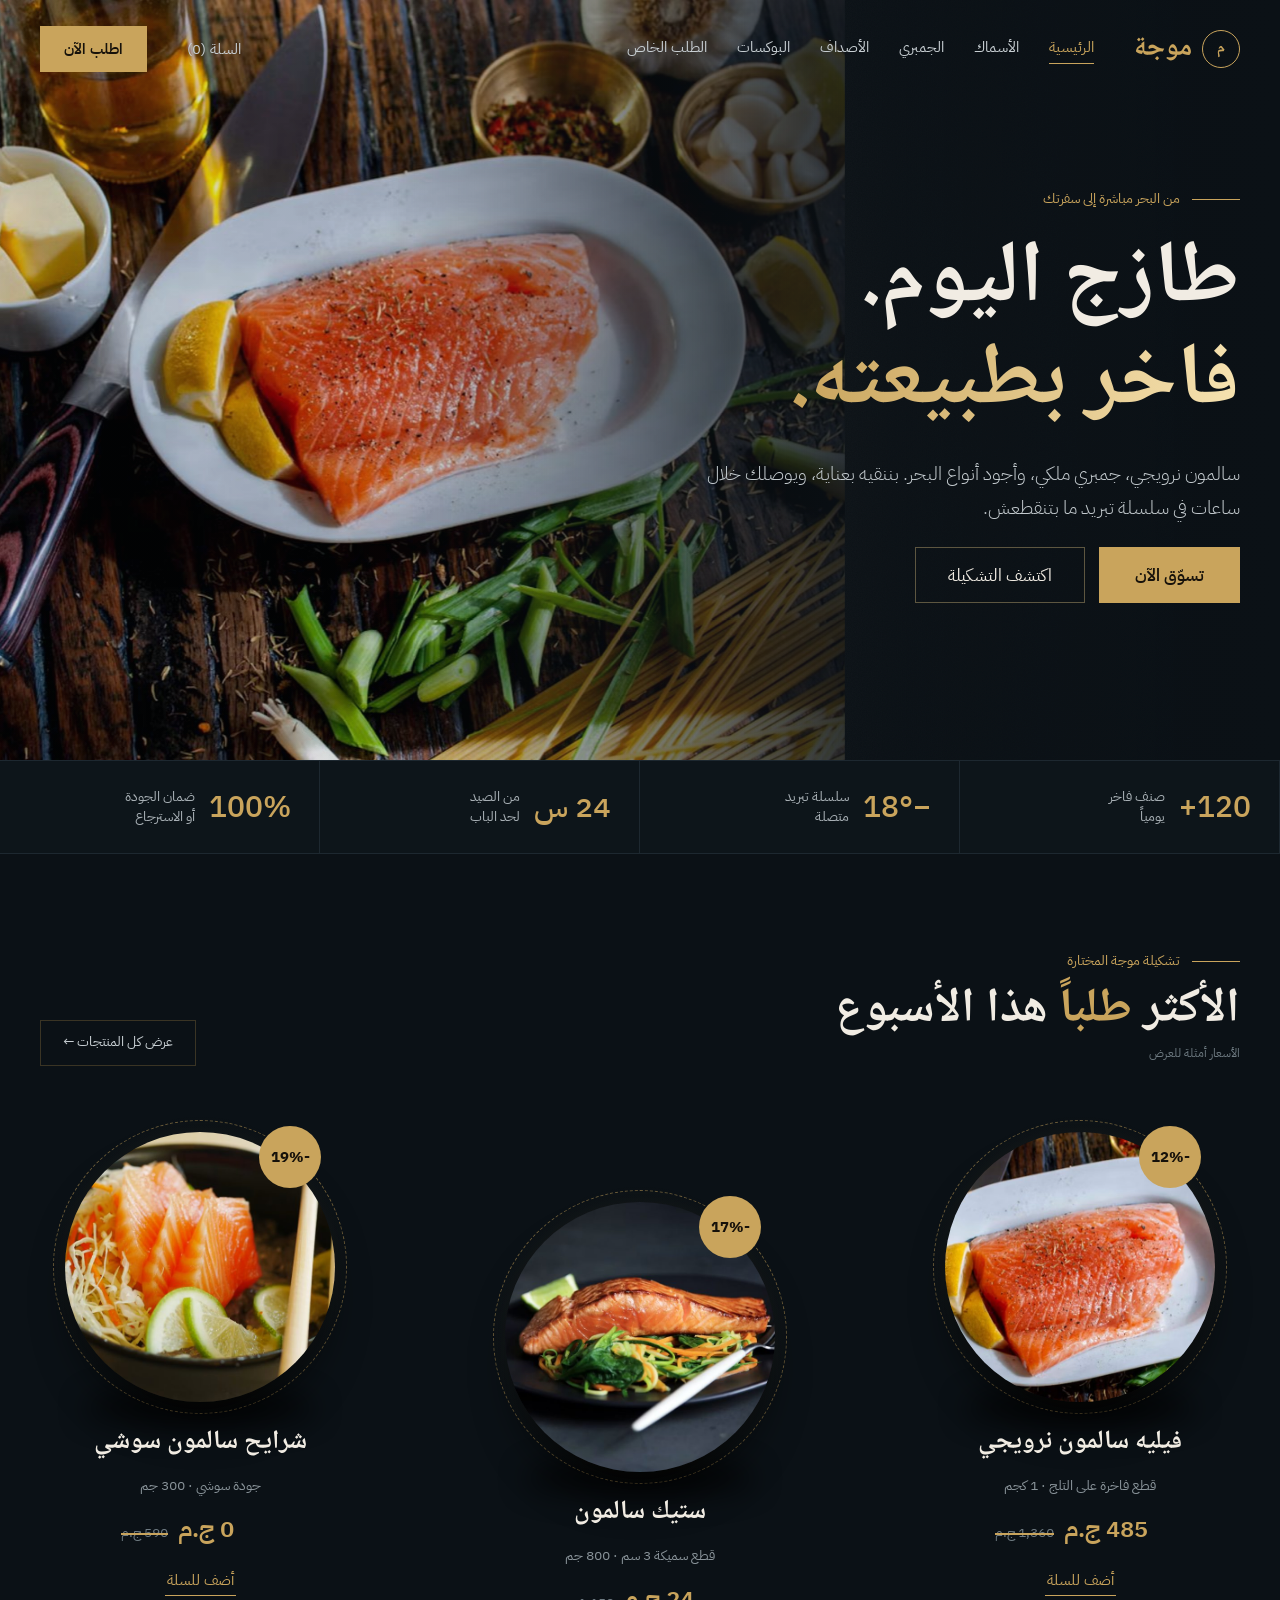
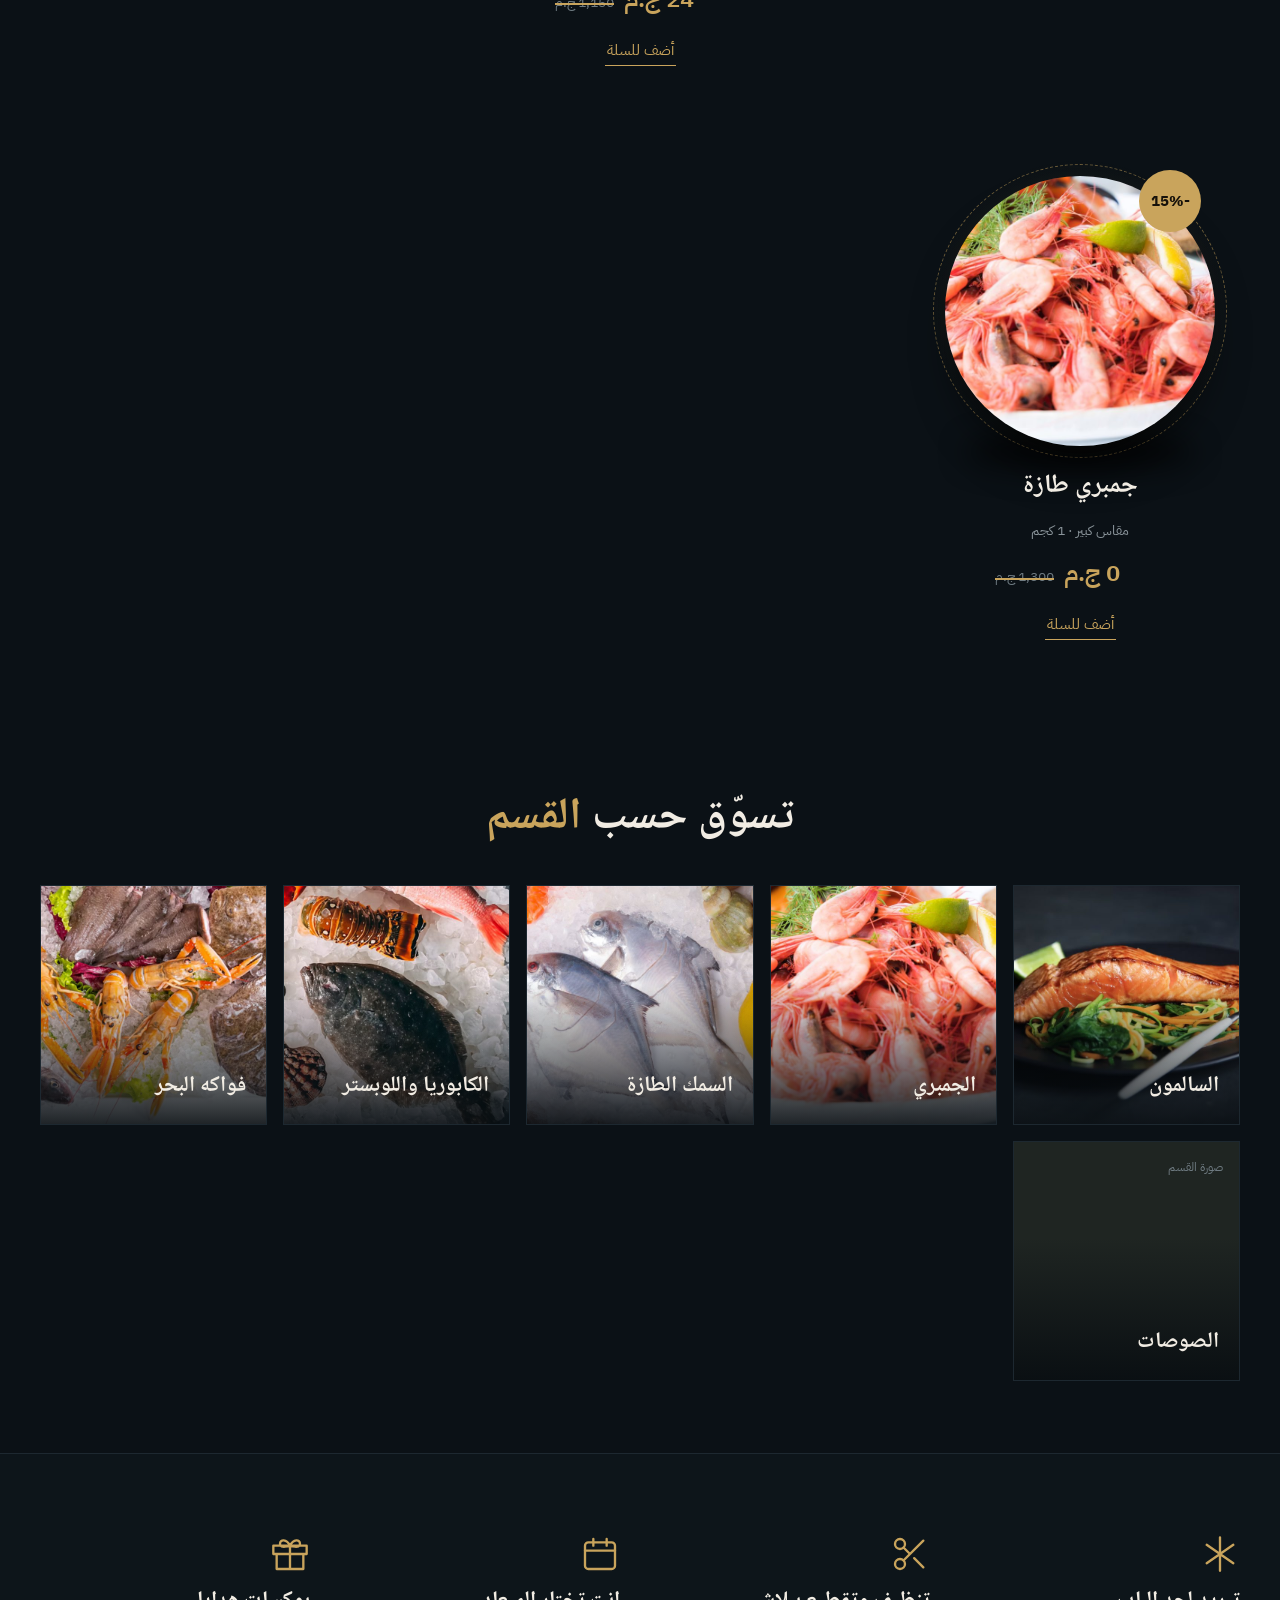
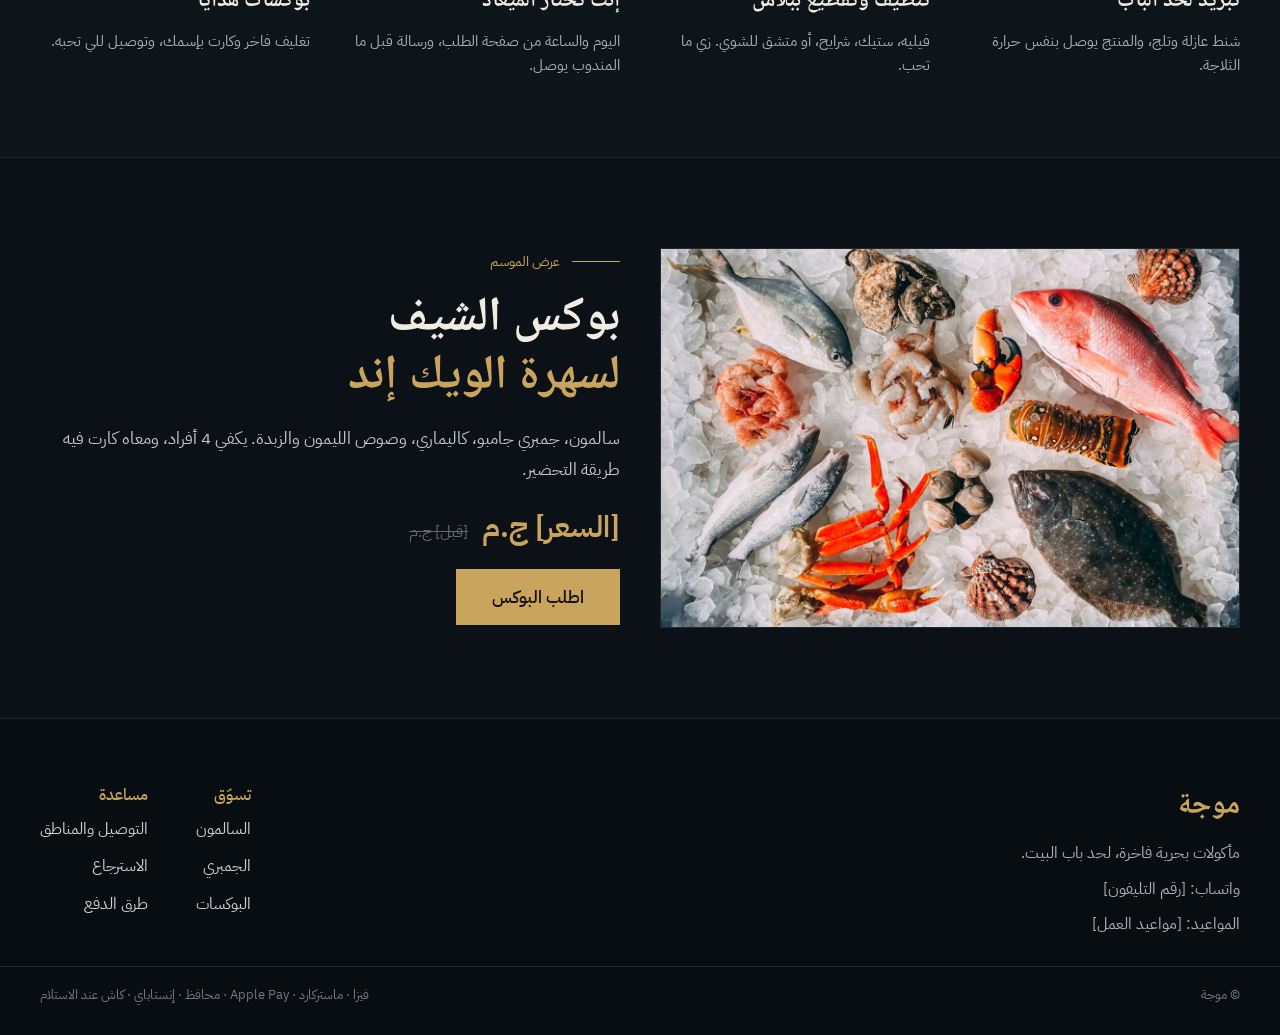
==== commit 39297b71: "من الصيد لحد الباب: 24 ساعة Co-Authored-By: Claude Opus 5.5 <noreply@anthropic.com> Claude-Session: " ====
--- a/index.html
+++ b/index.html
@@ -7,7 +7,7 @@
 <title>موجة | مأكولات بحرية فاخرة</title>
 <meta name="description" content="سالمون وجمبري وسمك طازة، متنظف ومتقطع على طلبك، ويوصلك متبرد.">
 <link href="https://fonts.googleapis.com/css2?family=Noto+Naskh+Arabic:wght@500;700&family=IBM+Plex+Sans+Arabic:wght@300;400;500;600&display=swap" rel="stylesheet">
-<link rel="stylesheet" href="styles.css?v=86852">
+<link rel="stylesheet" href="styles.css?v=86912">
 </head>
 <body>
 <div dir="rtl" style="width:100%;background:#0b1116;color:#f1ece3;font-family:'IBM Plex Sans Arabic',sans-serif;font-size:16px;line-height:1.6">
@@ -29,7 +29,7 @@
 </div></div>
 
 </section>
-<section class="stats" style="border-block:1px solid #1d2830;background:#0d151a"><div style="max-width:1320px;margin:0 auto;display:flex;flex-wrap:wrap"><div class="rv" style="flex:1 1 200px;display:flex;align-items:center;gap:14px;padding:22px 28px;border-inline-start:1px solid #1d2830"><strong style="font-size:30px;color:#c9a45c;font-weight:500;white-space:nowrap">120+</strong><span style="font-size:14px;color:#a8b0b5;line-height:1.4">صنف فاخر<br>يومياً</span></div><div class="rv" style="flex:1 1 200px;display:flex;align-items:center;gap:14px;padding:22px 28px;border-inline-start:1px solid #1d2830"><strong style="font-size:30px;color:#c9a45c;font-weight:500;white-space:nowrap">−18°</strong><span style="font-size:14px;color:#a8b0b5;line-height:1.4">سلسلة تبريد<br>متصلة</span></div><div class="rv" style="flex:1 1 200px;display:flex;align-items:center;gap:14px;padding:22px 28px;border-inline-start:1px solid #1d2830"><strong style="font-size:30px;color:#c9a45c;font-weight:500;white-space:nowrap">[عدد] س</strong><span style="font-size:14px;color:#a8b0b5;line-height:1.4">من الصيد<br>لحد الباب</span></div><div class="rv" style="flex:1 1 200px;display:flex;align-items:center;gap:14px;padding:22px 28px;border-inline-start:1px solid #1d2830"><strong style="font-size:30px;color:#c9a45c;font-weight:500;white-space:nowrap">100%</strong><span style="font-size:14px;color:#a8b0b5;line-height:1.4">ضمان الجودة<br>أو الاسترجاع</span></div></div></section>
+<section class="stats" style="border-block:1px solid #1d2830;background:#0d151a"><div style="max-width:1320px;margin:0 auto;display:flex;flex-wrap:wrap"><div class="rv" style="flex:1 1 200px;display:flex;align-items:center;gap:14px;padding:22px 28px;border-inline-start:1px solid #1d2830"><strong style="font-size:30px;color:#c9a45c;font-weight:500;white-space:nowrap">120+</strong><span style="font-size:14px;color:#a8b0b5;line-height:1.4">صنف فاخر<br>يومياً</span></div><div class="rv" style="flex:1 1 200px;display:flex;align-items:center;gap:14px;padding:22px 28px;border-inline-start:1px solid #1d2830"><strong style="font-size:30px;color:#c9a45c;font-weight:500;white-space:nowrap">−18°</strong><span style="font-size:14px;color:#a8b0b5;line-height:1.4">سلسلة تبريد<br>متصلة</span></div><div class="rv" style="flex:1 1 200px;display:flex;align-items:center;gap:14px;padding:22px 28px;border-inline-start:1px solid #1d2830"><strong style="font-size:30px;color:#c9a45c;font-weight:500;white-space:nowrap">24 س</strong><span style="font-size:14px;color:#a8b0b5;line-height:1.4">من الصيد<br>لحد الباب</span></div><div class="rv" style="flex:1 1 200px;display:flex;align-items:center;gap:14px;padding:22px 28px;border-inline-start:1px solid #1d2830"><strong style="font-size:30px;color:#c9a45c;font-weight:500;white-space:nowrap">100%</strong><span style="font-size:14px;color:#a8b0b5;line-height:1.4">ضمان الجودة<br>أو الاسترجاع</span></div></div></section>
 
 <section class="bs" style="max-width:1320px;margin:0 auto;padding:96px 40px 72px">
 <div class="rv" style="display:flex;justify-content:space-between;align-items:end;gap:20px;flex-wrap:wrap;margin-bottom:56px">
@@ -88,6 +88,6 @@
 </div><div style="max-width:1320px;margin:0 auto;padding:18px 40px 30px;border-top:1px solid #1d2830;display:flex;justify-content:space-between;flex-wrap:wrap;gap:12px;font-size:13px;color:#6f7b82"><span>© موجة</span><span>فيزا · ماستركارد · Apple Pay · محافظ · إنستاباي · كاش عند الاستلام</span></div></footer>
 </div>
 <div class="mbar"><a href="https://wa.me/" class="mbar-wa"><svg width="20" height="20" viewBox="0 0 24 24" fill="none" stroke="currentColor" stroke-width="2" aria-hidden="true"><path d="M4 20l1.3-3.9A8 8 0 1 1 8 19z"/></svg>اطلب واتساب</a><a href="#" class="mbar-cart" data-cart="m"><svg width="20" height="20" viewBox="0 0 24 24" fill="none" stroke="currentColor" stroke-width="2" aria-hidden="true"><path d="M3 4h2l2.4 11h11L21 7H6.2"/><circle cx="9" cy="20" r="1.4"/><circle cx="17" cy="20" r="1.4"/></svg>السلة <b class="cart-count">0</b></a></div>
-<script src="main.js?v=86852"></script>
+<script src="main.js?v=86912"></script>
 </body>
 </html>
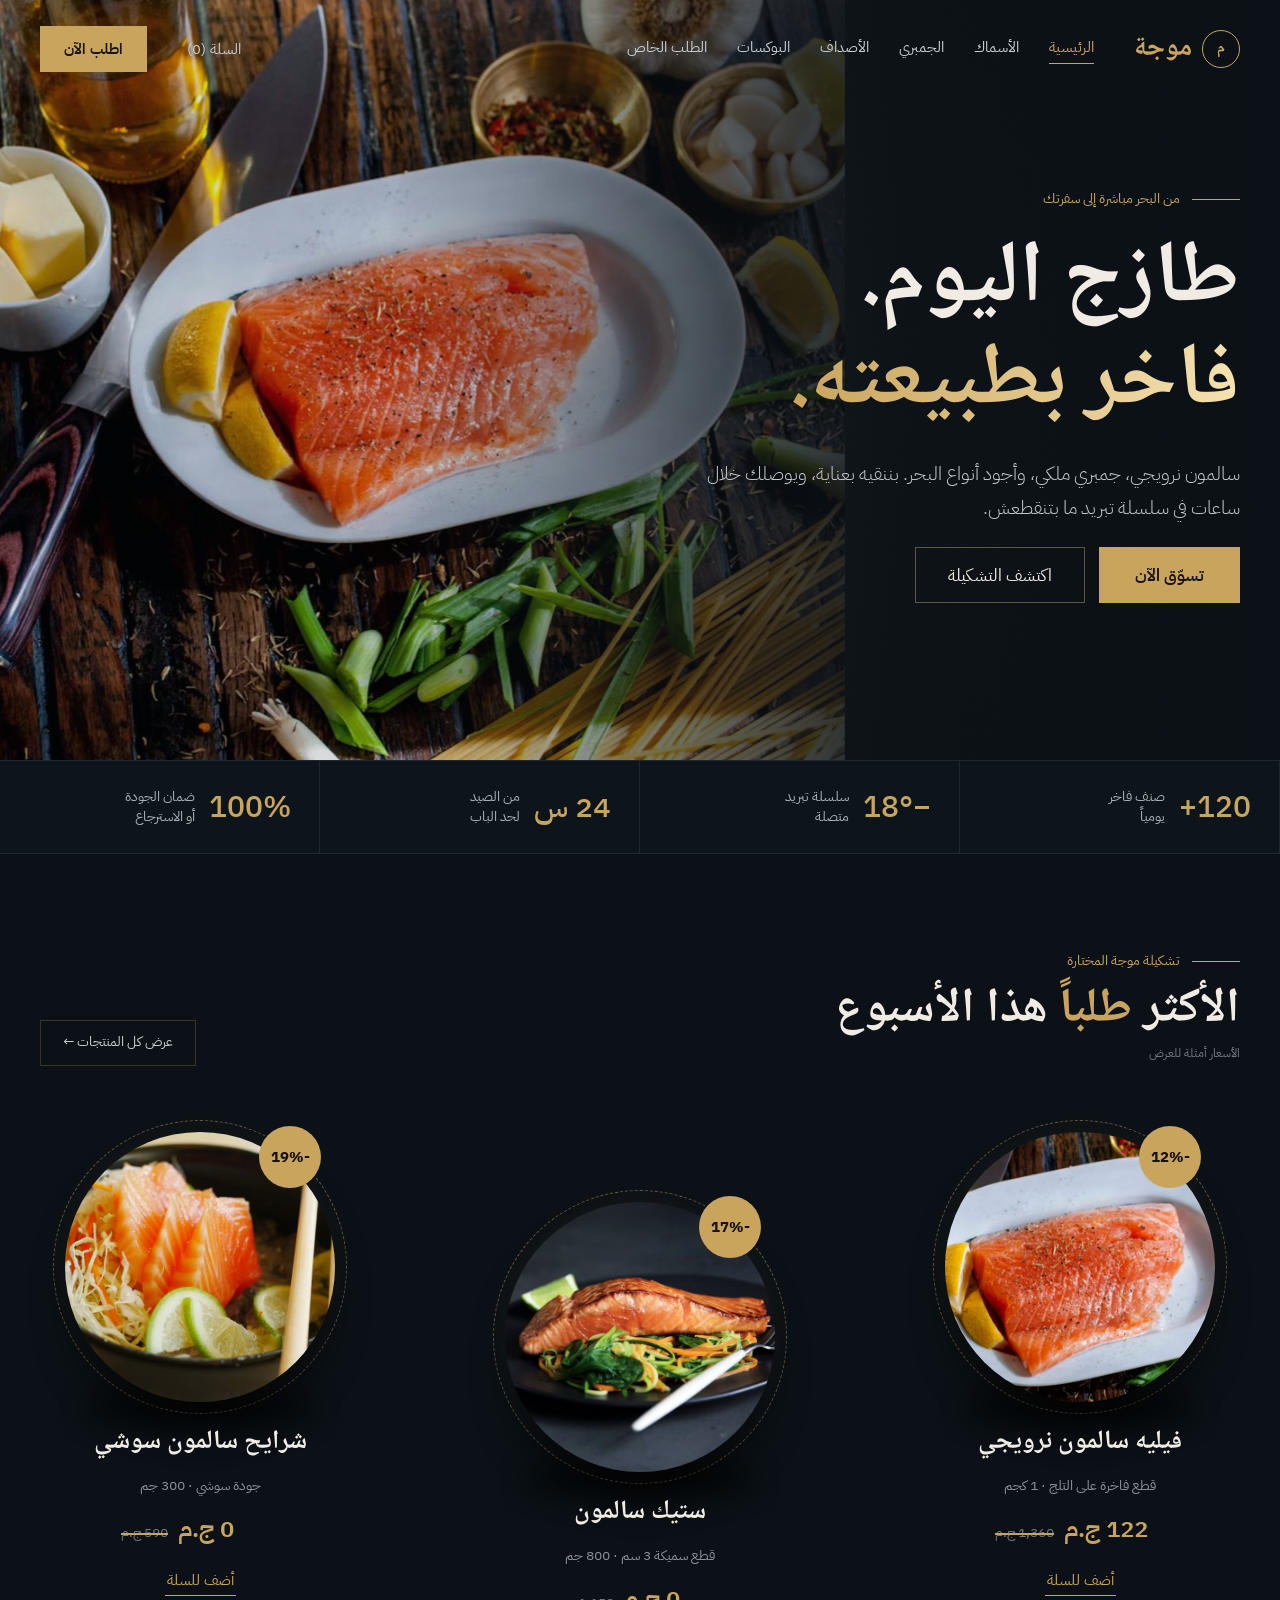
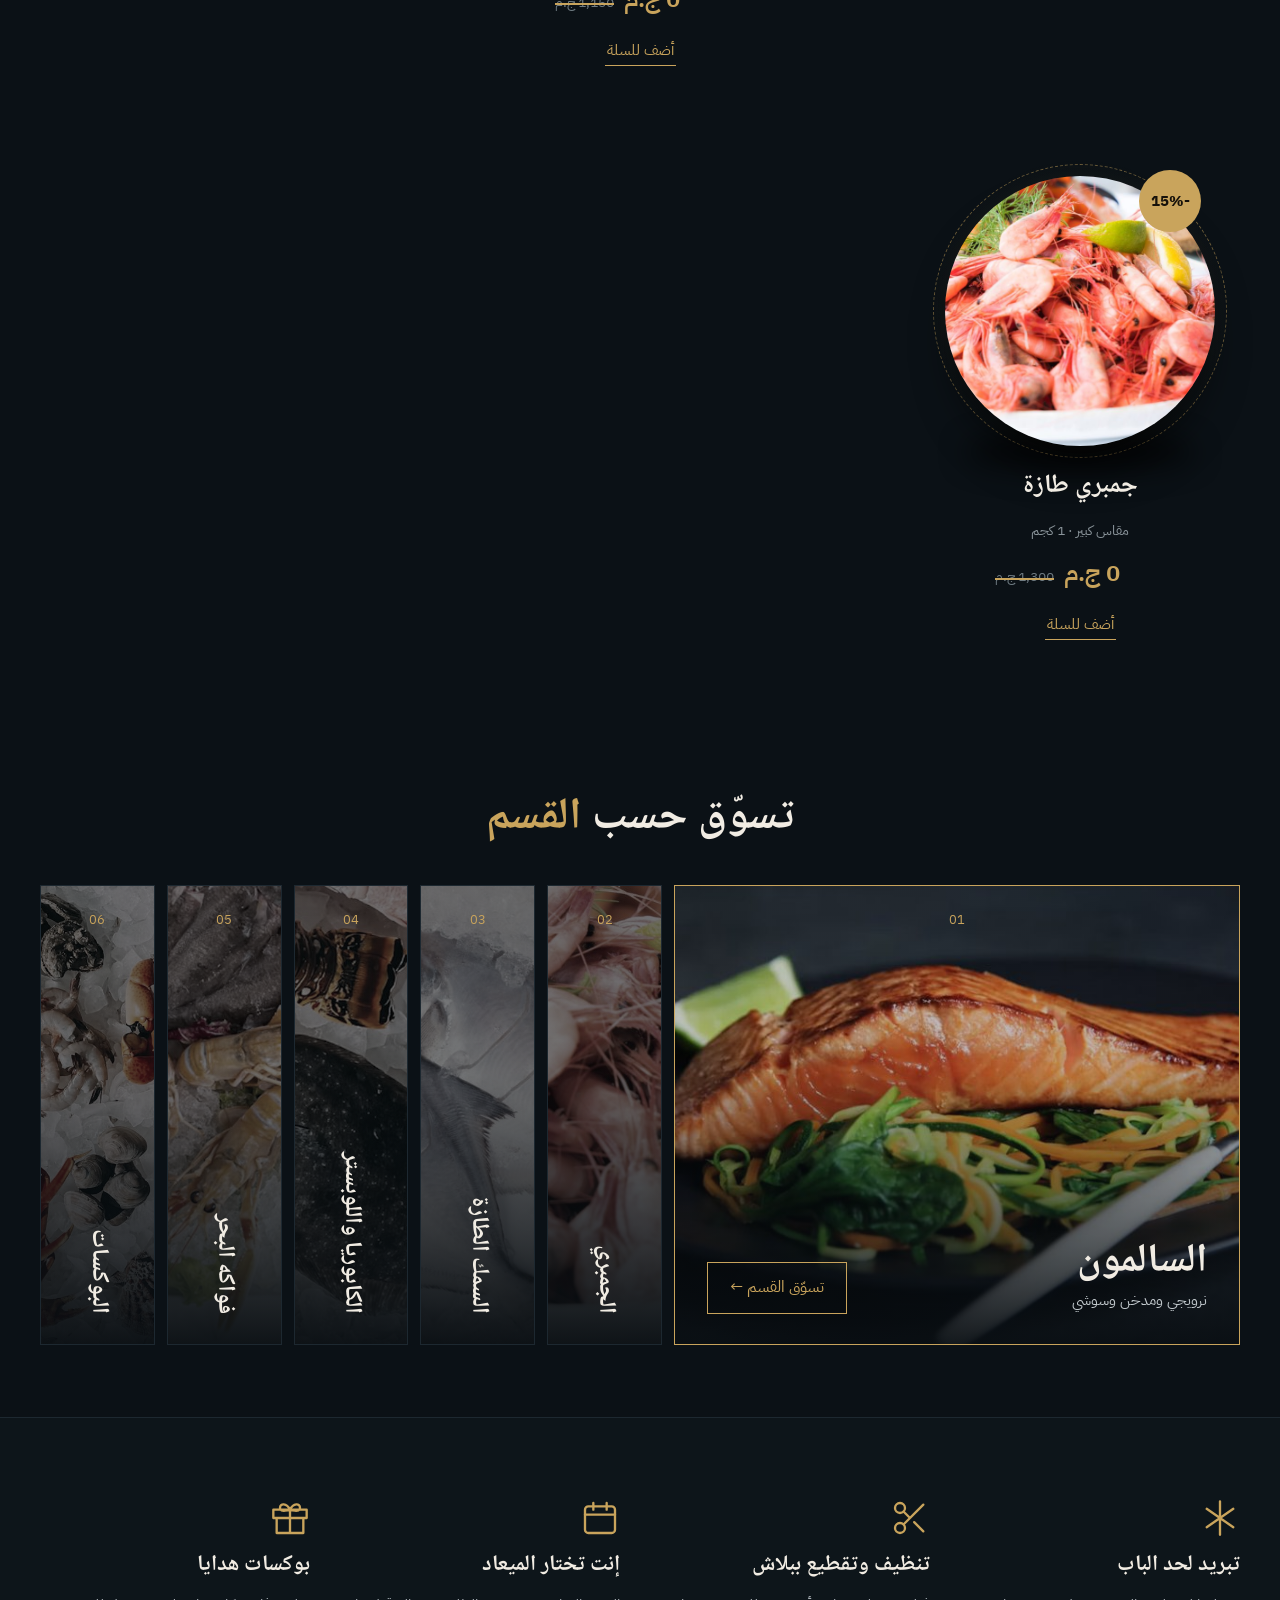
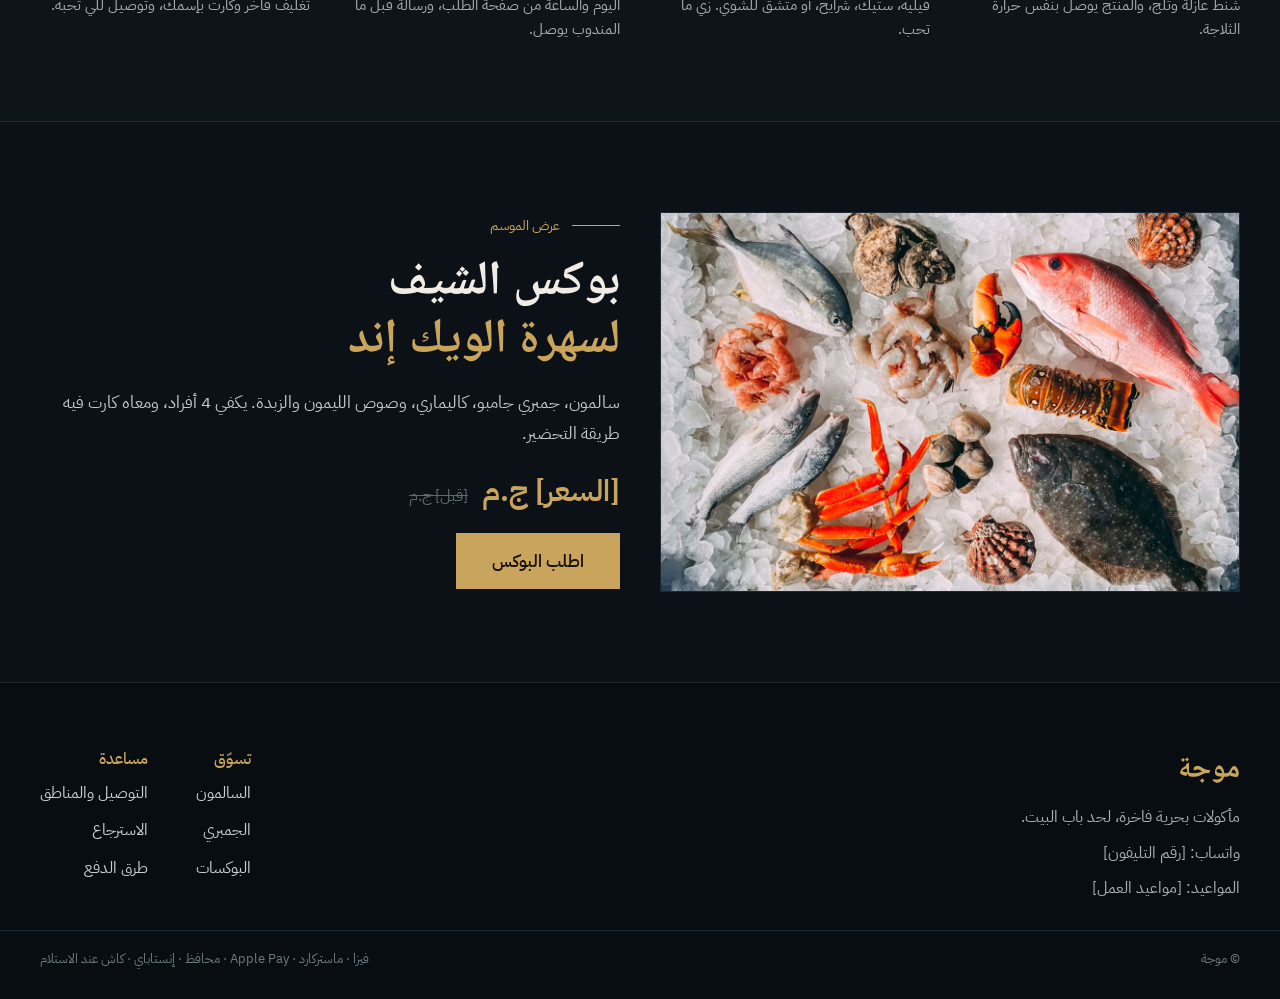
==== commit 06690c24: "الأقسام بقت شرائح بتتفتح، وعلى الموبايل بتتفتح لتحت Co-Authored-By: Claude Opus 5.5 <noreply@anthrop" ====
--- a/index.html
+++ b/index.html
@@ -7,7 +7,7 @@
 <title>موجة | مأكولات بحرية فاخرة</title>
 <meta name="description" content="سالمون وجمبري وسمك طازة، متنظف ومتقطع على طلبك، ويوصلك متبرد.">
 <link href="https://fonts.googleapis.com/css2?family=Noto+Naskh+Arabic:wght@500;700&family=IBM+Plex+Sans+Arabic:wght@300;400;500;600&display=swap" rel="stylesheet">
-<link rel="stylesheet" href="styles.css?v=86912">
+<link rel="stylesheet" href="styles.css?v=87327">
 </head>
 <body>
 <div dir="rtl" style="width:100%;background:#0b1116;color:#f1ece3;font-family:'IBM Plex Sans Arabic',sans-serif;font-size:16px;line-height:1.6">
@@ -61,7 +61,7 @@
 
 <section class="cats" style="max-width:1320px;margin:0 auto;padding:72px 40px">
 <h2 class="rv" style="margin:0 0 30px;font-family:'Noto Naskh Arabic',serif;font-size:44px;font-weight:700;text-align:center">تسوّق حسب <span style="color:#c9a45c">القسم</span></h2>
-<div class="cat-grid" style="display:grid;grid-template-columns:repeat(auto-fit,minmax(190px,1fr));gap:16px"><a href="#" class="tile rv" style="position:relative;overflow:hidden;height:240px;border:1px solid #1d2830;display:flex;align-items:flex-end;padding:20px;color:#f1ece3"><img class="ph" src="images/c-salmon.jpg" alt="" style="position:absolute;inset:0;width:100%;height:100%;object-fit:cover"><span style="position:absolute;inset:0;background:linear-gradient(0deg,rgba(8,13,17,.9) 0,rgba(8,13,17,0) 60%)"></span><strong style="position:relative;font-family:'Noto Naskh Arabic',serif;font-size:22px;font-weight:700">السالمون</strong></a><a href="#" class="tile rv" style="position:relative;overflow:hidden;height:240px;border:1px solid #1d2830;display:flex;align-items:flex-end;padding:20px;color:#f1ece3"><img class="ph" src="images/c-shrimp.jpg" alt="" style="position:absolute;inset:0;width:100%;height:100%;object-fit:cover"><span style="position:absolute;inset:0;background:linear-gradient(0deg,rgba(8,13,17,.9) 0,rgba(8,13,17,0) 60%)"></span><strong style="position:relative;font-family:'Noto Naskh Arabic',serif;font-size:22px;font-weight:700">الجمبري</strong></a><a href="#" class="tile rv" style="position:relative;overflow:hidden;height:240px;border:1px solid #1d2830;display:flex;align-items:flex-end;padding:20px;color:#f1ece3"><img class="ph" src="images/c-fish.jpg" alt="" style="position:absolute;inset:0;width:100%;height:100%;object-fit:cover"><span style="position:absolute;inset:0;background:linear-gradient(0deg,rgba(8,13,17,.9) 0,rgba(8,13,17,0) 60%)"></span><strong style="position:relative;font-family:'Noto Naskh Arabic',serif;font-size:22px;font-weight:700">السمك الطازة</strong></a><a href="#" class="tile rv" style="position:relative;overflow:hidden;height:240px;border:1px solid #1d2830;display:flex;align-items:flex-end;padding:20px;color:#f1ece3"><img class="ph" src="images/c-crab.jpg" alt="" style="position:absolute;inset:0;width:100%;height:100%;object-fit:cover"><span style="position:absolute;inset:0;background:linear-gradient(0deg,rgba(8,13,17,.9) 0,rgba(8,13,17,0) 60%)"></span><strong style="position:relative;font-family:'Noto Naskh Arabic',serif;font-size:22px;font-weight:700">الكابوريا واللوبستر</strong></a><a href="#" class="tile rv" style="position:relative;overflow:hidden;height:240px;border:1px solid #1d2830;display:flex;align-items:flex-end;padding:20px;color:#f1ece3"><img class="ph" src="images/c-shell.jpg" alt="" style="position:absolute;inset:0;width:100%;height:100%;object-fit:cover"><span style="position:absolute;inset:0;background:linear-gradient(0deg,rgba(8,13,17,.9) 0,rgba(8,13,17,0) 60%)"></span><strong style="position:relative;font-family:'Noto Naskh Arabic',serif;font-size:22px;font-weight:700">فواكه البحر</strong></a><a href="#" class="tile rv" style="position:relative;overflow:hidden;height:240px;border:1px solid #1d2830;display:flex;align-items:flex-end;padding:20px;color:#f1ece3"><span class="ph" style="position:absolute;inset:0;background:#1f2522"></span><span style="position:absolute;top:16px;right:16px;font-size:12px;color:#6f7b82">صورة القسم</span><span style="position:absolute;inset:0;background:linear-gradient(0deg,rgba(8,13,17,.9) 0,rgba(8,13,17,0) 60%)"></span><strong style="position:relative;font-family:'Noto Naskh Arabic',serif;font-size:22px;font-weight:700">الصوصات</strong></a></div>
+<div class="acc rv"><a href="#" class="acc-item on"><img src="images/c-salmon.jpg" alt="" loading="lazy"><span class="acc-shade"></span><span class="acc-num">01</span><strong class="acc-v">السالمون</strong><span class="acc-info"><span><strong>السالمون</strong><small>نرويجي ومدخن وسوشي</small></span><em>تسوّق القسم ←</em></span></a><a href="#" class="acc-item"><img src="images/c-shrimp.jpg" alt="" loading="lazy"><span class="acc-shade"></span><span class="acc-num">02</span><strong class="acc-v">الجمبري</strong><span class="acc-info"><span><strong>الجمبري</strong><small>جامبو وبلدي ومقشر</small></span><em>تسوّق القسم ←</em></span></a><a href="#" class="acc-item"><img src="images/c-fish.jpg" alt="" loading="lazy"><span class="acc-shade"></span><span class="acc-num">03</span><strong class="acc-v">السمك الطازة</strong><span class="acc-info"><span><strong>السمك الطازة</strong><small>دنيس وقاروص وبوري</small></span><em>تسوّق القسم ←</em></span></a><a href="#" class="acc-item"><img src="images/c-crab.jpg" alt="" loading="lazy"><span class="acc-shade"></span><span class="acc-num">04</span><strong class="acc-v">الكابوريا واللوبستر</strong><span class="acc-info"><span><strong>الكابوريا واللوبستر</strong><small>أرجل كابوريا وذيل لوبستر</small></span><em>تسوّق القسم ←</em></span></a><a href="#" class="acc-item"><img src="images/c-shell.jpg" alt="" loading="lazy"><span class="acc-shade"></span><span class="acc-num">05</span><strong class="acc-v">فواكه البحر</strong><span class="acc-info"><span><strong>فواكه البحر</strong><small>جمبري بحري وأصداف وكاليماري</small></span><em>تسوّق القسم ←</em></span></a><a href="#" class="acc-item"><img src="images/gift.jpg" alt="" loading="lazy"><span class="acc-shade"></span><span class="acc-num">06</span><strong class="acc-v">البوكسات</strong><span class="acc-info"><span><strong>البوكسات</strong><small>تشكيلات جاهزة وهدايا</small></span><em>تسوّق القسم ←</em></span></a></div>
 </section>
 
 <section class="why" style="background:#0d151a;border-block:1px solid #1d2830"><div style="max-width:1320px;margin:0 auto;padding:80px 40px;display:grid;grid-template-columns:repeat(auto-fit,minmax(240px,1fr));gap:40px">
@@ -88,6 +88,6 @@
 </div><div style="max-width:1320px;margin:0 auto;padding:18px 40px 30px;border-top:1px solid #1d2830;display:flex;justify-content:space-between;flex-wrap:wrap;gap:12px;font-size:13px;color:#6f7b82"><span>© موجة</span><span>فيزا · ماستركارد · Apple Pay · محافظ · إنستاباي · كاش عند الاستلام</span></div></footer>
 </div>
 <div class="mbar"><a href="https://wa.me/" class="mbar-wa"><svg width="20" height="20" viewBox="0 0 24 24" fill="none" stroke="currentColor" stroke-width="2" aria-hidden="true"><path d="M4 20l1.3-3.9A8 8 0 1 1 8 19z"/></svg>اطلب واتساب</a><a href="#" class="mbar-cart" data-cart="m"><svg width="20" height="20" viewBox="0 0 24 24" fill="none" stroke="currentColor" stroke-width="2" aria-hidden="true"><path d="M3 4h2l2.4 11h11L21 7H6.2"/><circle cx="9" cy="20" r="1.4"/><circle cx="17" cy="20" r="1.4"/></svg>السلة <b class="cart-count">0</b></a></div>
-<script src="main.js?v=86912"></script>
+<script src="main.js?v=87327"></script>
 </body>
 </html>
--- a/styles.css
+++ b/styles.css
@@ -122,3 +122,33 @@
   .mbar-cart{background:#c9a45c;color:#16110a}
   .mbar-cart b{background:#16110a;color:#c9a45c;border-radius:999px;min-width:22px;height:22px;display:inline-grid;place-items:center;font-size:12px;padding:0 6px}
 }
+
+/* ---------- الأقسام: شرائح ---------- */
+.acc{display:flex;gap:12px;height:460px}
+.acc-item{position:relative;overflow:hidden;flex:1 1 0;min-width:0;color:#f1ece3;border:1px solid #1d2830;transition:flex .7s cubic-bezier(.16,1,.3,1),border-color .4s}
+.acc-item.on{flex:5 1 0;border-color:#c9a45c}
+.acc-item img{position:absolute;inset:0;width:100%;height:100%;object-fit:cover;transform:scale(1.15);filter:grayscale(.6) brightness(.6);transition:transform 1s cubic-bezier(.16,1,.3,1),filter .6s}
+.acc-item.on img{transform:none;filter:none}
+.acc-shade{position:absolute;inset:0;background:linear-gradient(0deg,rgba(8,13,17,.95) 0,rgba(8,13,17,.25) 60%)}
+.acc-num{position:absolute;top:24px;left:50%;transform:translateX(-50%);color:#c9a45c;font-size:13px}
+.acc-v{position:absolute;bottom:30px;left:50%;transform:translateX(-50%);writing-mode:vertical-rl;font-family:'Noto Naskh Arabic',serif;font-size:24px;white-space:nowrap;transition:opacity .3s}
+.acc-item.on .acc-v{opacity:0}
+.acc-info{position:absolute;right:32px;left:32px;bottom:30px;display:flex;justify-content:space-between;align-items:flex-end;gap:20px;opacity:0;transform:translateY(14px);transition:opacity .3s,transform .3s;pointer-events:none}
+.acc-item.on .acc-info{opacity:1;transform:none;transition:opacity .6s .25s,transform .6s cubic-bezier(.16,1,.3,1) .25s}
+.acc-info strong{display:block;font-family:'Noto Naskh Arabic',serif;font-size:40px;line-height:1.3}
+.acc-info small{color:#c3cace;font-size:15px}
+.acc-info em{font-style:normal;border:1px solid #c9a45c;color:#c9a45c;padding:12px 22px;white-space:nowrap}
+@media (max-width:760px){
+  .cats{padding:48px 18px!important}
+  .cats h2{padding:0!important}
+  .acc{flex-direction:column;height:auto;gap:8px}
+  .acc-item{flex:none!important;height:64px;transition:height .6s cubic-bezier(.16,1,.3,1),border-color .4s;animation:none!important}
+  .acc-item.on{height:250px}
+  .acc-num{top:50%;left:auto;right:16px;transform:translateY(-50%)}
+  .acc-item.on .acc-num{top:18px;transform:none}
+  .acc-v{writing-mode:horizontal-tb;bottom:auto;top:50%;left:auto;right:48px;transform:translateY(-50%);font-size:20px}
+  .acc-info{right:18px;left:18px;bottom:18px;flex-direction:column;align-items:flex-start;gap:12px}
+  .acc-info strong{font-size:28px}
+  .acc-info small{font-size:13px}
+  .acc-info em{padding:9px 16px;font-size:14px}
+}
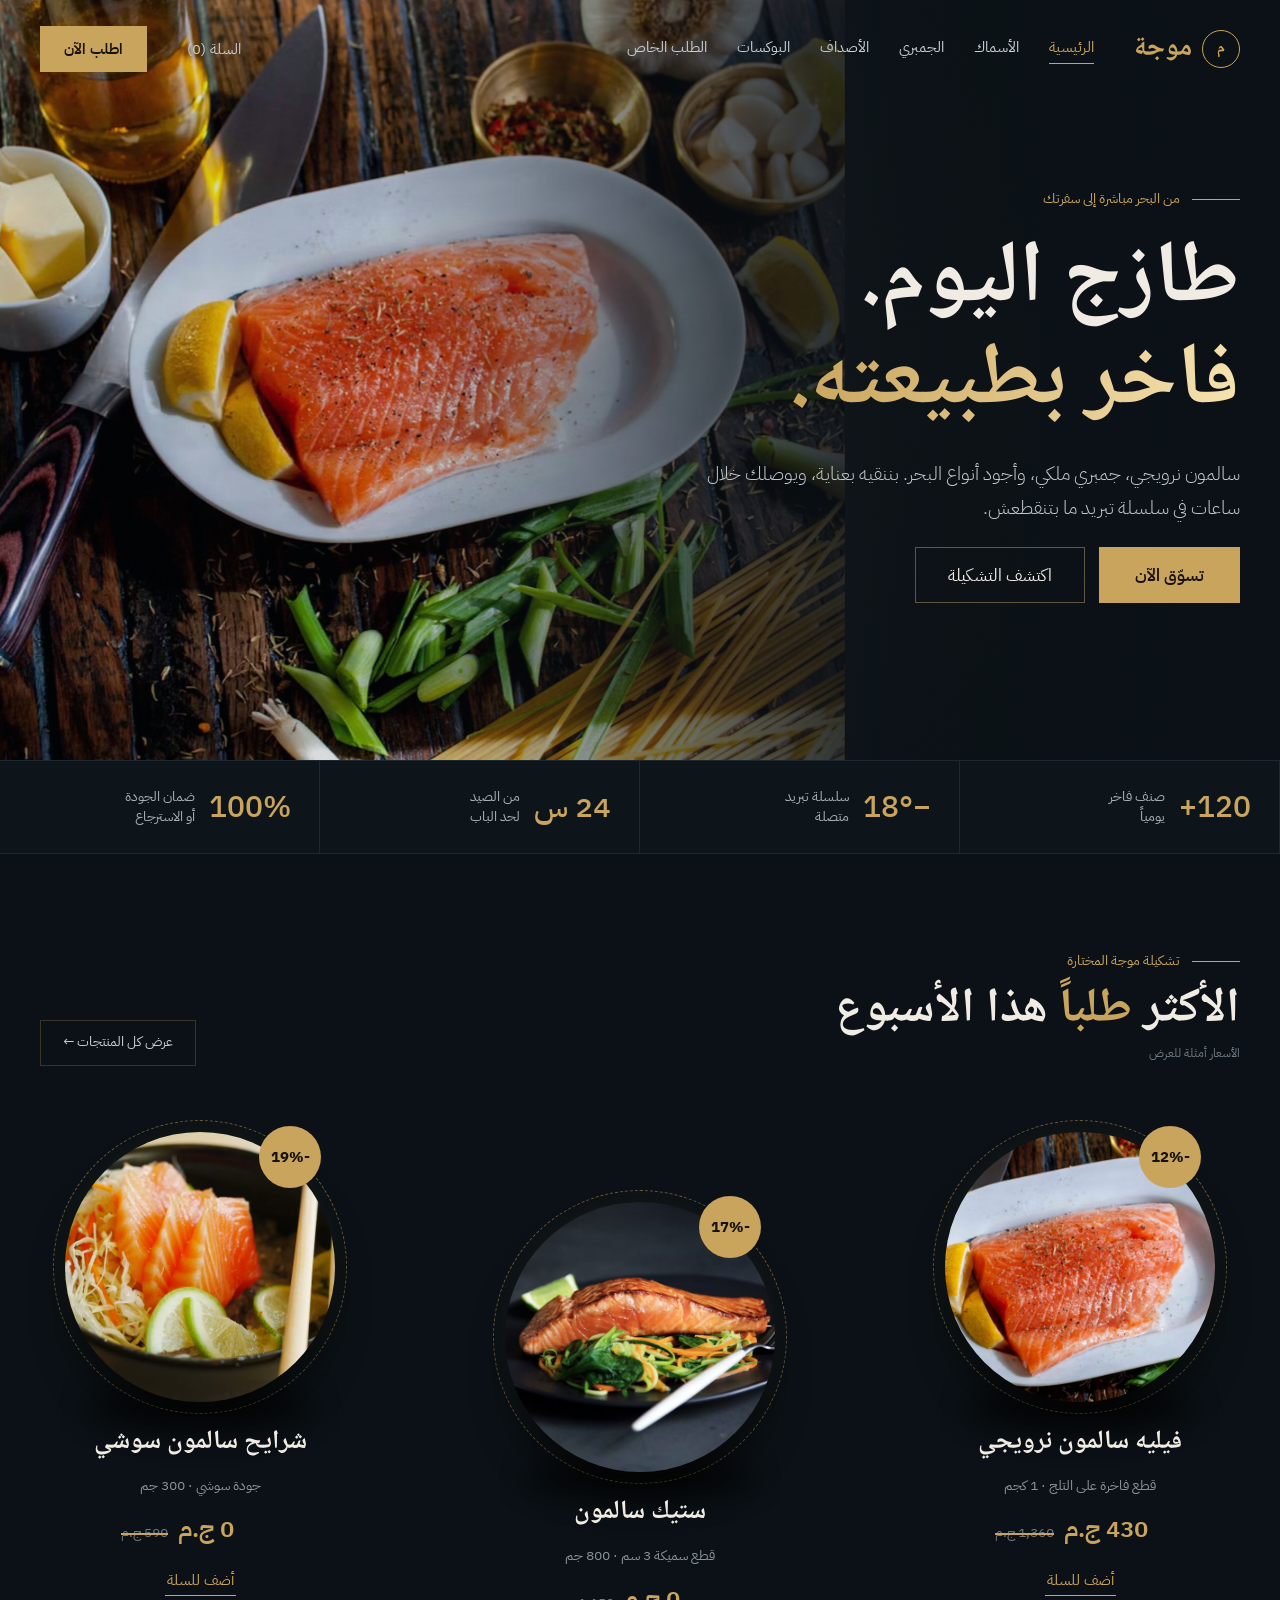
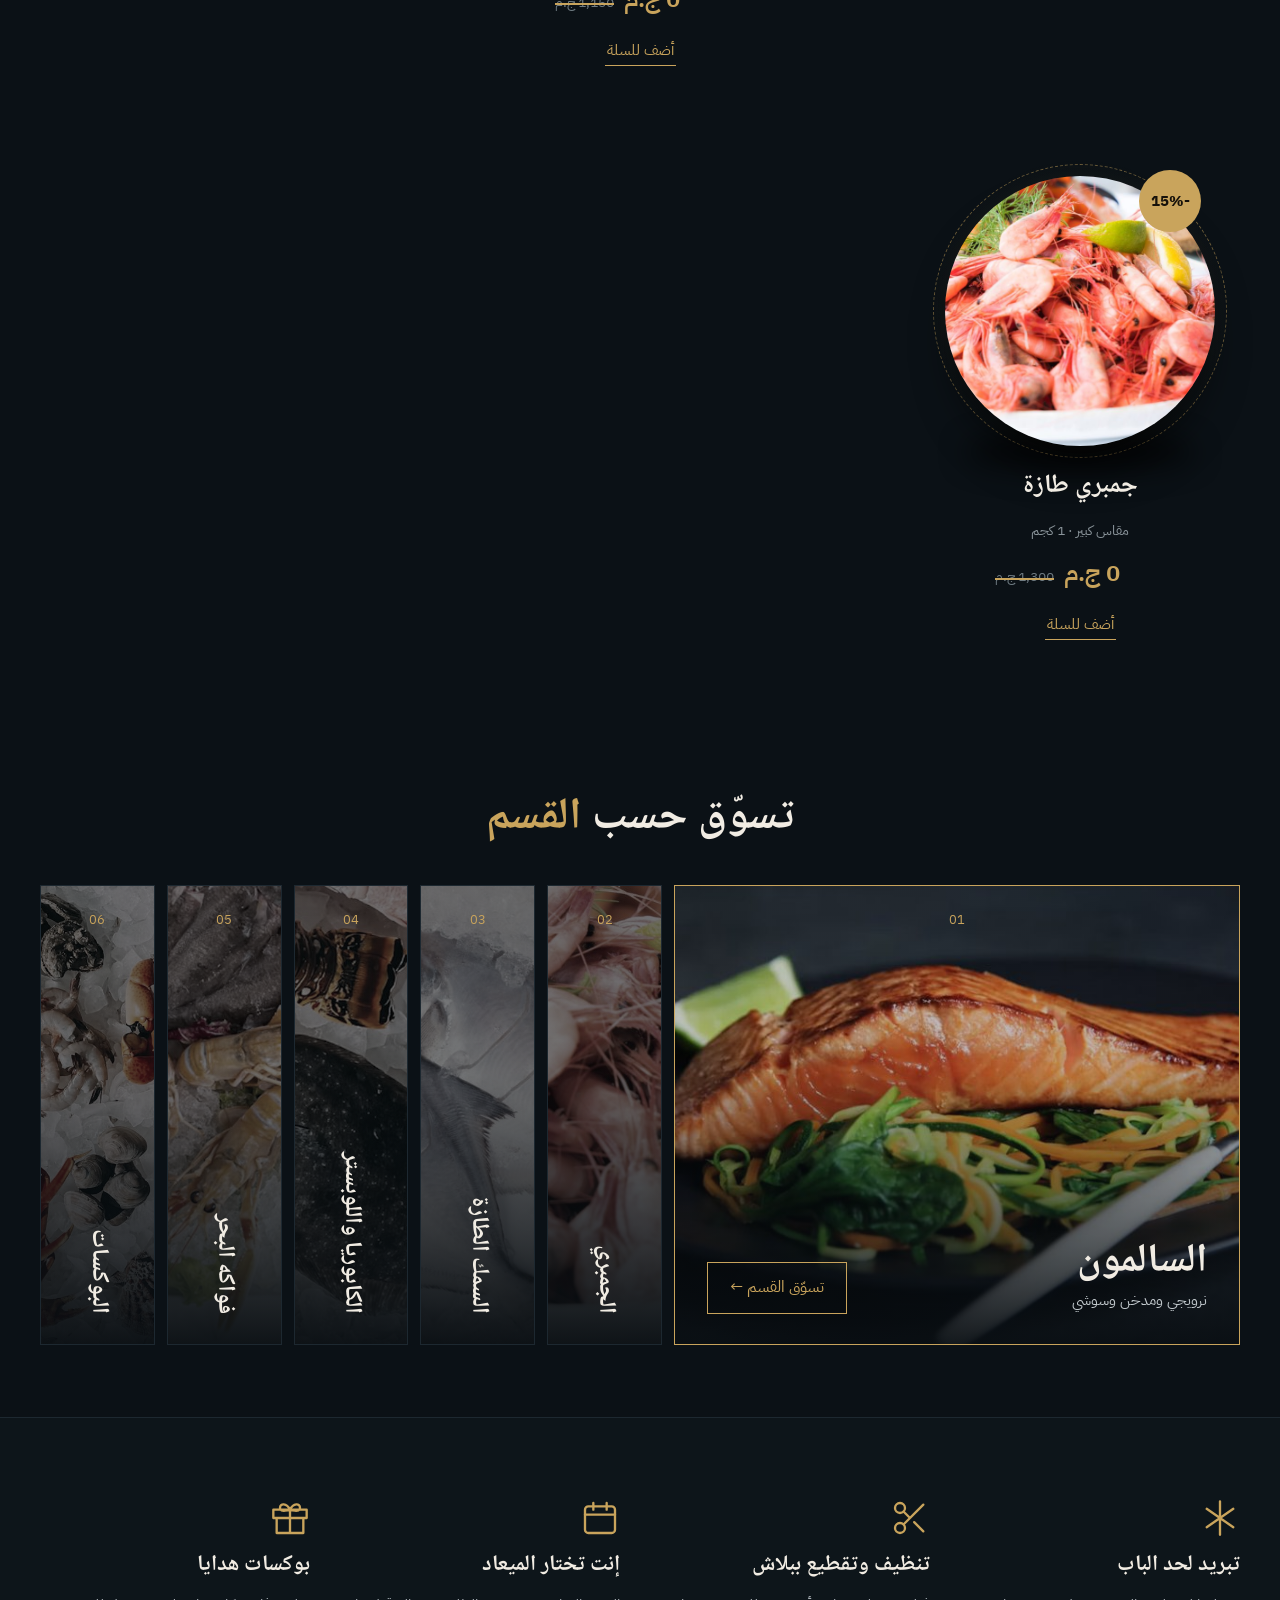
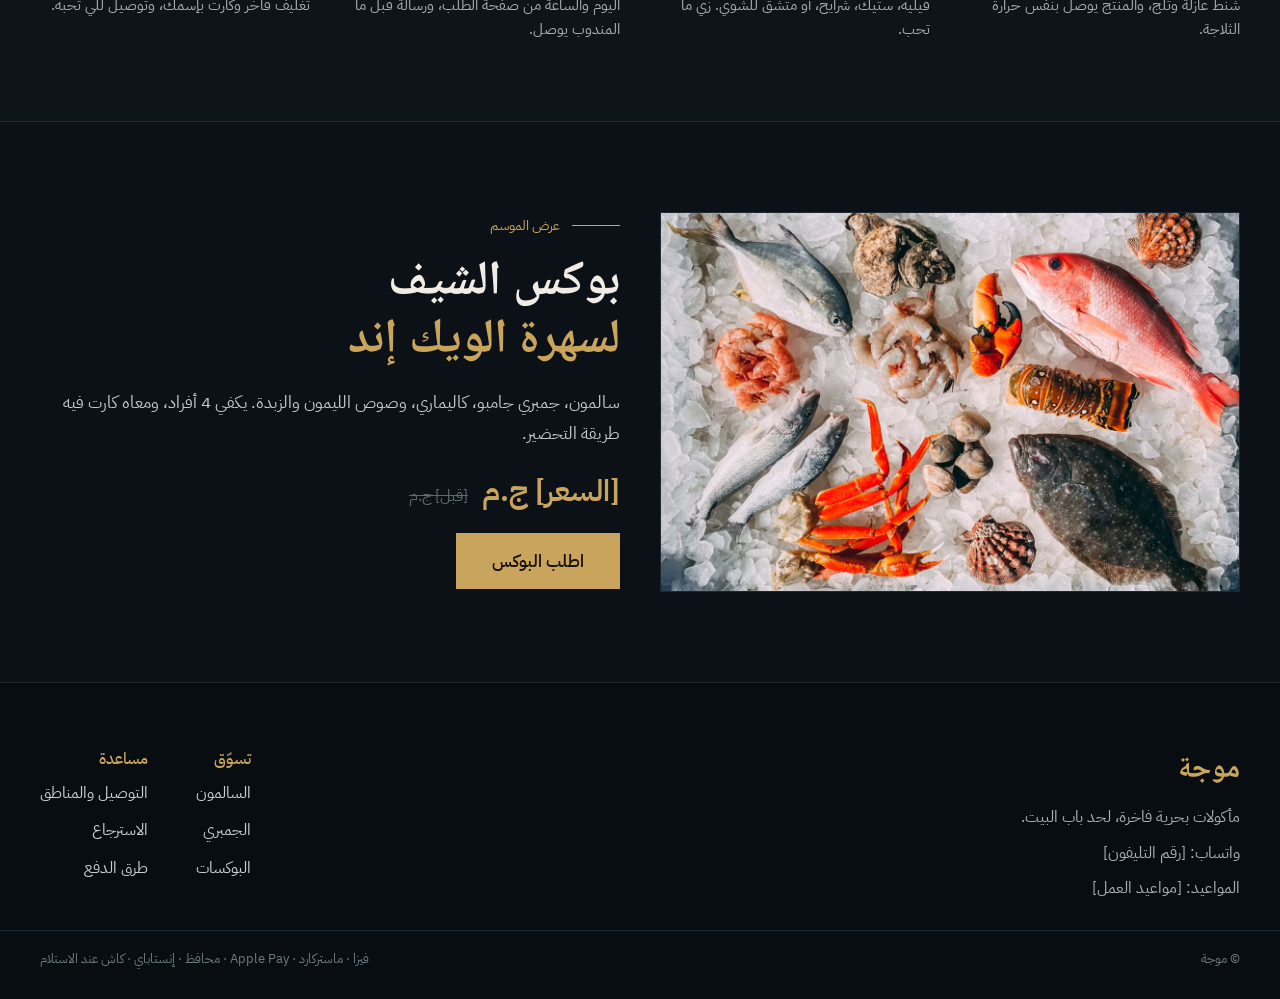
==== commit e2de37ac: "صفحة المنتجات: فلتر بالأقسام، بحث، ترتيب، اختيار الوزن، والسلة بتتحفظ بين الصفحات Co-Authored-By: Cl" ====
--- a/index.html
+++ b/index.html
@@ -7,7 +7,7 @@
 <title>موجة | مأكولات بحرية فاخرة</title>
 <meta name="description" content="سالمون وجمبري وسمك طازة، متنظف ومتقطع على طلبك، ويوصلك متبرد.">
 <link href="https://fonts.googleapis.com/css2?family=Noto+Naskh+Arabic:wght@500;700&family=IBM+Plex+Sans+Arabic:wght@300;400;500;600&display=swap" rel="stylesheet">
-<link rel="stylesheet" href="styles.css?v=87327">
+<link rel="stylesheet" href="styles.css?v=87553">
 </head>
 <body>
 <div dir="rtl" style="width:100%;background:#0b1116;color:#f1ece3;font-family:'IBM Plex Sans Arabic',sans-serif;font-size:16px;line-height:1.6">
@@ -16,16 +16,16 @@
 <div class="float" style="position:absolute;top:0;bottom:0;left:0;width:66%"><img src="images/hero.jpg" alt="فيليه سالمون طازج مع الليمون والزبدة والتوابل على ترابيزة خشب" style="width:100%;height:100%;object-fit:cover;display:block"></div>
 <div class="hero-shade" style="position:absolute;inset:0;background:linear-gradient(270deg,#0b1116 0,rgba(11,17,22,.92) 30%,rgba(11,17,22,.15) 70%)"></div>
 <header class="site-header hd" style="position:relative;max-width:1320px;margin:0 auto;padding:26px 40px;display:flex;align-items:center;gap:40px;flex-wrap:wrap">
-<a href="#" style="display:flex;align-items:center;gap:10px;font-family:'Noto Naskh Arabic',serif;font-size:28px;font-weight:700;color:#c9a45c"><span style="width:38px;height:38px;border:1px solid #c9a45c;border-radius:50%;display:grid;place-items:center;font-size:16px">م</span>موجة</a>
-<button type="button" class="menu-btn" aria-label="القايمة" aria-expanded="false"><span></span><span></span><span></span></button><nav class="main-nav" style="display:flex;gap:30px;font-size:15px;flex:1;flex-wrap:wrap"><a href="#" style="color:#c9a45c;border-bottom:1px solid #c9a45c;padding-bottom:4px">الرئيسية</a><a href="#" class="nl" style="color:#c8cfd3">الأسماك</a><a href="#" class="nl" style="color:#c8cfd3">الجمبري</a><a href="#" class="nl" style="color:#c8cfd3">الأصداف</a><a href="#" class="nl" style="color:#c8cfd3">البوكسات</a><a href="#" class="nl" style="color:#c8cfd3">الطلب الخاص</a></nav>
-<a href="#" data-cart="1" class="cartlink" style="color:#c8cfd3;font-size:15px;display:inline-block">السلة (<span class="cart-count">0</span>)</a><a href="#" class="btn-gold hdr-cta" style="background:#c9a45c;color:#16110a;height:46px;padding:0 24px;display:inline-flex;align-items:center;font-weight:600;font-size:15px">اطلب الآن</a>
+<a href="index.html" style="display:flex;align-items:center;gap:10px;font-family:'Noto Naskh Arabic',serif;font-size:28px;font-weight:700;color:#c9a45c"><span style="width:38px;height:38px;border:1px solid #c9a45c;border-radius:50%;display:grid;place-items:center;font-size:16px">م</span>موجة</a>
+<button type="button" class="menu-btn" aria-label="القايمة" aria-expanded="false"><span></span><span></span><span></span></button><nav class="main-nav" style="display:flex;gap:30px;font-size:15px;flex:1;flex-wrap:wrap"><a href="index.html" style="color:#c9a45c;border-bottom:1px solid #c9a45c;padding-bottom:4px">الرئيسية</a><a href="products.html#fish" class="nl" style="color:#c8cfd3">الأسماك</a><a href="products.html#shrimp" class="nl" style="color:#c8cfd3">الجمبري</a><a href="products.html#shell" class="nl" style="color:#c8cfd3">الأصداف</a><a href="products.html#boxes" class="nl" style="color:#c8cfd3">البوكسات</a><a href="https://wa.me/" class="nl" style="color:#c8cfd3">الطلب الخاص</a></nav>
+<a href="#" data-cart="1" class="cartlink" style="color:#c8cfd3;font-size:15px;display:inline-block">السلة (<span class="cart-count">0</span>)</a><a href="products.html" class="btn-gold hdr-cta" style="background:#c9a45c;color:#16110a;height:46px;padding:0 24px;display:inline-flex;align-items:center;font-weight:600;font-size:15px">اطلب الآن</a>
 </header>
 <div class="hero-body" style="position:relative;max-width:1320px;margin:0 auto;padding:90px 40px 120px;display:flex">
 <div class="hin" style="max-width:560px;display:flex;flex-direction:column;gap:22px">
 <span style="display:flex;align-items:center;gap:12px;color:#c9a45c;font-size:14px"><i style="width:48px;height:1px;background:#c9a45c;display:block"></i>من البحر مباشرة إلى سفرتك</span>
 <h1 style="margin:0;font-family:'Noto Naskh Arabic',serif;font-size:88px;line-height:1.15;font-weight:700">طازج اليوم.<br><span class="shine" style="color:#c9a45c">فاخر بطبيعته.</span></h1>
 <p style="margin:0;font-size:19px;line-height:1.8;color:#c3cace;font-weight:300">سالمون نرويجي، جمبري ملكي، وأجود أنواع البحر. بننقيه بعناية، ويوصلك خلال ساعات في سلسلة تبريد ما بتنقطعش.</p>
-<div style="display:flex;gap:14px;flex-wrap:wrap"><a href="#" class="btn-gold" style="background:#c9a45c;color:#16110a;height:56px;padding:0 36px;display:inline-flex;align-items:center;font-weight:600;font-size:17px">تسوّق الآن</a><a href="#" class="btn-ghost" style="border:1px solid #5d5640;color:#f1ece3;height:56px;padding:0 32px;display:inline-flex;align-items:center;font-size:17px">اكتشف التشكيلة</a></div>
+<div style="display:flex;gap:14px;flex-wrap:wrap"><a href="products.html" class="btn-gold" style="background:#c9a45c;color:#16110a;height:56px;padding:0 36px;display:inline-flex;align-items:center;font-weight:600;font-size:17px">تسوّق الآن</a><a href="products.html" class="btn-ghost" style="border:1px solid #5d5640;color:#f1ece3;height:56px;padding:0 32px;display:inline-flex;align-items:center;font-size:17px">اكتشف التشكيلة</a></div>
 </div></div>
 
 </section>
@@ -34,7 +34,7 @@
 <section class="bs" style="max-width:1320px;margin:0 auto;padding:96px 40px 72px">
 <div class="rv" style="display:flex;justify-content:space-between;align-items:end;gap:20px;flex-wrap:wrap;margin-bottom:56px">
 <div><span style="display:flex;align-items:center;gap:12px;color:#c9a45c;font-size:14px"><i style="width:48px;height:1px;background:#c9a45c;display:block"></i>تشكيلة موجة المختارة</span><h2 style="margin:10px 0 0;font-family:'Noto Naskh Arabic',serif;font-size:48px;font-weight:700;line-height:1.2">الأكثر <span style="color:#c9a45c">طلباً</span> هذا الأسبوع</h2><span style="font-size:12px;color:#6f7b82">الأسعار أمثلة للعرض</span></div>
-<a href="#" class="btn-ghost" style="border:1px solid #3a3424;color:#c8cfd3;height:46px;padding:0 22px;display:inline-flex;align-items:center;font-size:14px">عرض كل المنتجات ←</a></div>
+<a href="products.html" class="btn-ghost" style="border:1px solid #3a3424;color:#c8cfd3;height:46px;padding:0 22px;display:inline-flex;align-items:center;font-size:14px">عرض كل المنتجات ←</a></div>
 <div data-plates="1" class="plates" style="display:flex;justify-content:space-between;flex-wrap:wrap;gap:40px 20px;padding:10px 20px 0"><div class="pl" data-plate="1" style="display:flex;flex-direction:column;align-items:center;gap:12px;width:280px;margin-top:0px;--d:0.00s">
 <div style="position:relative;width:270px;height:270px"><span class="shadow" style="position:absolute;left:20px;right:20px;bottom:-26px;height:40px;border-radius:50%;background:rgba(0,0,0,.6);filter:blur(14px)"></span><span style="position:absolute;inset:-30px;border-radius:50%;background:radial-gradient(circle,rgba(201,164,92,.22),rgba(201,164,92,0) 65%)"></span><span class="ring" style="position:absolute;inset:-12px;border-radius:50%;border:1px dashed #c9a45c"></span>
 <div class="drop" style="position:absolute;inset:0"><img class="zz" src="images/p-fillet.jpg" alt="فيليه سالمون نرويجي" style="position:absolute;inset:0;width:100%;height:100%;object-fit:cover;border-radius:50%;box-shadow:0 30px 50px -20px #000"><span style="position:absolute;top:-6px;right:14px;width:62px;height:62px;border-radius:50%;background:#c9a45c;color:#16110a;display:grid;place-items:center;font-weight:700;font-size:15px">-12%</span></div></div>
@@ -61,7 +61,7 @@
 
 <section class="cats" style="max-width:1320px;margin:0 auto;padding:72px 40px">
 <h2 class="rv" style="margin:0 0 30px;font-family:'Noto Naskh Arabic',serif;font-size:44px;font-weight:700;text-align:center">تسوّق حسب <span style="color:#c9a45c">القسم</span></h2>
-<div class="acc rv"><a href="#" class="acc-item on"><img src="images/c-salmon.jpg" alt="" loading="lazy"><span class="acc-shade"></span><span class="acc-num">01</span><strong class="acc-v">السالمون</strong><span class="acc-info"><span><strong>السالمون</strong><small>نرويجي ومدخن وسوشي</small></span><em>تسوّق القسم ←</em></span></a><a href="#" class="acc-item"><img src="images/c-shrimp.jpg" alt="" loading="lazy"><span class="acc-shade"></span><span class="acc-num">02</span><strong class="acc-v">الجمبري</strong><span class="acc-info"><span><strong>الجمبري</strong><small>جامبو وبلدي ومقشر</small></span><em>تسوّق القسم ←</em></span></a><a href="#" class="acc-item"><img src="images/c-fish.jpg" alt="" loading="lazy"><span class="acc-shade"></span><span class="acc-num">03</span><strong class="acc-v">السمك الطازة</strong><span class="acc-info"><span><strong>السمك الطازة</strong><small>دنيس وقاروص وبوري</small></span><em>تسوّق القسم ←</em></span></a><a href="#" class="acc-item"><img src="images/c-crab.jpg" alt="" loading="lazy"><span class="acc-shade"></span><span class="acc-num">04</span><strong class="acc-v">الكابوريا واللوبستر</strong><span class="acc-info"><span><strong>الكابوريا واللوبستر</strong><small>أرجل كابوريا وذيل لوبستر</small></span><em>تسوّق القسم ←</em></span></a><a href="#" class="acc-item"><img src="images/c-shell.jpg" alt="" loading="lazy"><span class="acc-shade"></span><span class="acc-num">05</span><strong class="acc-v">فواكه البحر</strong><span class="acc-info"><span><strong>فواكه البحر</strong><small>جمبري بحري وأصداف وكاليماري</small></span><em>تسوّق القسم ←</em></span></a><a href="#" class="acc-item"><img src="images/gift.jpg" alt="" loading="lazy"><span class="acc-shade"></span><span class="acc-num">06</span><strong class="acc-v">البوكسات</strong><span class="acc-info"><span><strong>البوكسات</strong><small>تشكيلات جاهزة وهدايا</small></span><em>تسوّق القسم ←</em></span></a></div>
+<div class="acc rv"><a href="products.html#salmon" class="acc-item on"><img src="images/c-salmon.jpg" alt="" loading="lazy"><span class="acc-shade"></span><span class="acc-num">01</span><strong class="acc-v">السالمون</strong><span class="acc-info"><span><strong>السالمون</strong><small>نرويجي ومدخن وسوشي</small></span><em>تسوّق القسم ←</em></span></a><a href="products.html#shrimp" class="acc-item"><img src="images/c-shrimp.jpg" alt="" loading="lazy"><span class="acc-shade"></span><span class="acc-num">02</span><strong class="acc-v">الجمبري</strong><span class="acc-info"><span><strong>الجمبري</strong><small>جامبو وبلدي ومقشر</small></span><em>تسوّق القسم ←</em></span></a><a href="products.html#fish" class="acc-item"><img src="images/c-fish.jpg" alt="" loading="lazy"><span class="acc-shade"></span><span class="acc-num">03</span><strong class="acc-v">السمك الطازة</strong><span class="acc-info"><span><strong>السمك الطازة</strong><small>دنيس وقاروص وبوري</small></span><em>تسوّق القسم ←</em></span></a><a href="products.html#crab" class="acc-item"><img src="images/c-crab.jpg" alt="" loading="lazy"><span class="acc-shade"></span><span class="acc-num">04</span><strong class="acc-v">الكابوريا واللوبستر</strong><span class="acc-info"><span><strong>الكابوريا واللوبستر</strong><small>أرجل كابوريا وذيل لوبستر</small></span><em>تسوّق القسم ←</em></span></a><a href="products.html#shell" class="acc-item"><img src="images/c-shell.jpg" alt="" loading="lazy"><span class="acc-shade"></span><span class="acc-num">05</span><strong class="acc-v">فواكه البحر</strong><span class="acc-info"><span><strong>فواكه البحر</strong><small>جمبري بحري وأصداف وكاليماري</small></span><em>تسوّق القسم ←</em></span></a><a href="products.html#boxes" class="acc-item"><img src="images/gift.jpg" alt="" loading="lazy"><span class="acc-shade"></span><span class="acc-num">06</span><strong class="acc-v">البوكسات</strong><span class="acc-info"><span><strong>البوكسات</strong><small>تشكيلات جاهزة وهدايا</small></span><em>تسوّق القسم ←</em></span></a></div>
 </section>
 
 <section class="why" style="background:#0d151a;border-block:1px solid #1d2830"><div style="max-width:1320px;margin:0 auto;padding:80px 40px;display:grid;grid-template-columns:repeat(auto-fit,minmax(240px,1fr));gap:40px">
@@ -78,16 +78,16 @@
 <h2 style="margin:0;font-family:'Noto Naskh Arabic',serif;font-size:48px;font-weight:700;line-height:1.2">بوكس الشيف<br><span style="color:#c9a45c">لسهرة الويك إند</span></h2>
 <p style="margin:0;color:#c3cace;font-size:17px;line-height:1.8">سالمون، جمبري جامبو، كاليماري، وصوص الليمون والزبدة. يكفي 4 أفراد، ومعاه كارت فيه طريقة التحضير.</p>
 <div style="display:flex;gap:14px;align-items:baseline"><strong style="font-size:30px;color:#c9a45c;font-weight:600">[السعر] ج.م</strong><s style="color:#5f6a70">[قبل] ج.م</s></div>
-<a href="#" class="btn-gold" style="align-self:flex-start;background:#c9a45c;color:#16110a;height:56px;padding:0 36px;display:inline-flex;align-items:center;font-weight:600;font-size:17px">اطلب البوكس</a>
+<a href="products.html#boxes" class="btn-gold" style="align-self:flex-start;background:#c9a45c;color:#16110a;height:56px;padding:0 36px;display:inline-flex;align-items:center;font-weight:600;font-size:17px">اطلب البوكس</a>
 </div></section>
 
 <footer class="site-footer" style="border-top:1px solid #1d2830;background:#080d11"><div style="max-width:1320px;margin:0 auto;padding:64px 40px 28px;display:flex;flex-wrap:wrap;gap:48px;justify-content:space-between">
 <div style="flex:1 1 300px;display:flex;flex-direction:column;gap:10px"><strong style="font-family:'Noto Naskh Arabic',serif;font-size:30px;color:#c9a45c">موجة</strong><span style="color:#a8b0b5">مأكولات بحرية فاخرة، لحد باب البيت.</span><span style="color:#a8b0b5">واتساب: [رقم التليفون]</span><span style="color:#a8b0b5">المواعيد: [مواعيد العمل]</span></div>
-<div style="display:flex;flex-direction:column;gap:8px"><strong style="color:#c9a45c;font-weight:500">تسوّق</strong><a href="#" class="nl" style="color:#c8cfd3">السالمون</a><a href="#" class="nl" style="color:#c8cfd3">الجمبري</a><a href="#" class="nl" style="color:#c8cfd3">البوكسات</a></div>
+<div style="display:flex;flex-direction:column;gap:8px"><strong style="color:#c9a45c;font-weight:500">تسوّق</strong><a href="products.html#salmon" class="nl" style="color:#c8cfd3">السالمون</a><a href="products.html#shrimp" class="nl" style="color:#c8cfd3">الجمبري</a><a href="products.html#boxes" class="nl" style="color:#c8cfd3">البوكسات</a></div>
 <div style="display:flex;flex-direction:column;gap:8px"><strong style="color:#c9a45c;font-weight:500">مساعدة</strong><a href="#" class="nl" style="color:#c8cfd3">التوصيل والمناطق</a><a href="#" class="nl" style="color:#c8cfd3">الاسترجاع</a><a href="#" class="nl" style="color:#c8cfd3">طرق الدفع</a></div>
 </div><div style="max-width:1320px;margin:0 auto;padding:18px 40px 30px;border-top:1px solid #1d2830;display:flex;justify-content:space-between;flex-wrap:wrap;gap:12px;font-size:13px;color:#6f7b82"><span>© موجة</span><span>فيزا · ماستركارد · Apple Pay · محافظ · إنستاباي · كاش عند الاستلام</span></div></footer>
 </div>
 <div class="mbar"><a href="https://wa.me/" class="mbar-wa"><svg width="20" height="20" viewBox="0 0 24 24" fill="none" stroke="currentColor" stroke-width="2" aria-hidden="true"><path d="M4 20l1.3-3.9A8 8 0 1 1 8 19z"/></svg>اطلب واتساب</a><a href="#" class="mbar-cart" data-cart="m"><svg width="20" height="20" viewBox="0 0 24 24" fill="none" stroke="currentColor" stroke-width="2" aria-hidden="true"><path d="M3 4h2l2.4 11h11L21 7H6.2"/><circle cx="9" cy="20" r="1.4"/><circle cx="17" cy="20" r="1.4"/></svg>السلة <b class="cart-count">0</b></a></div>
-<script src="main.js?v=87327"></script>
+<script src="main.js?v=87553"></script>
 </body>
 </html>
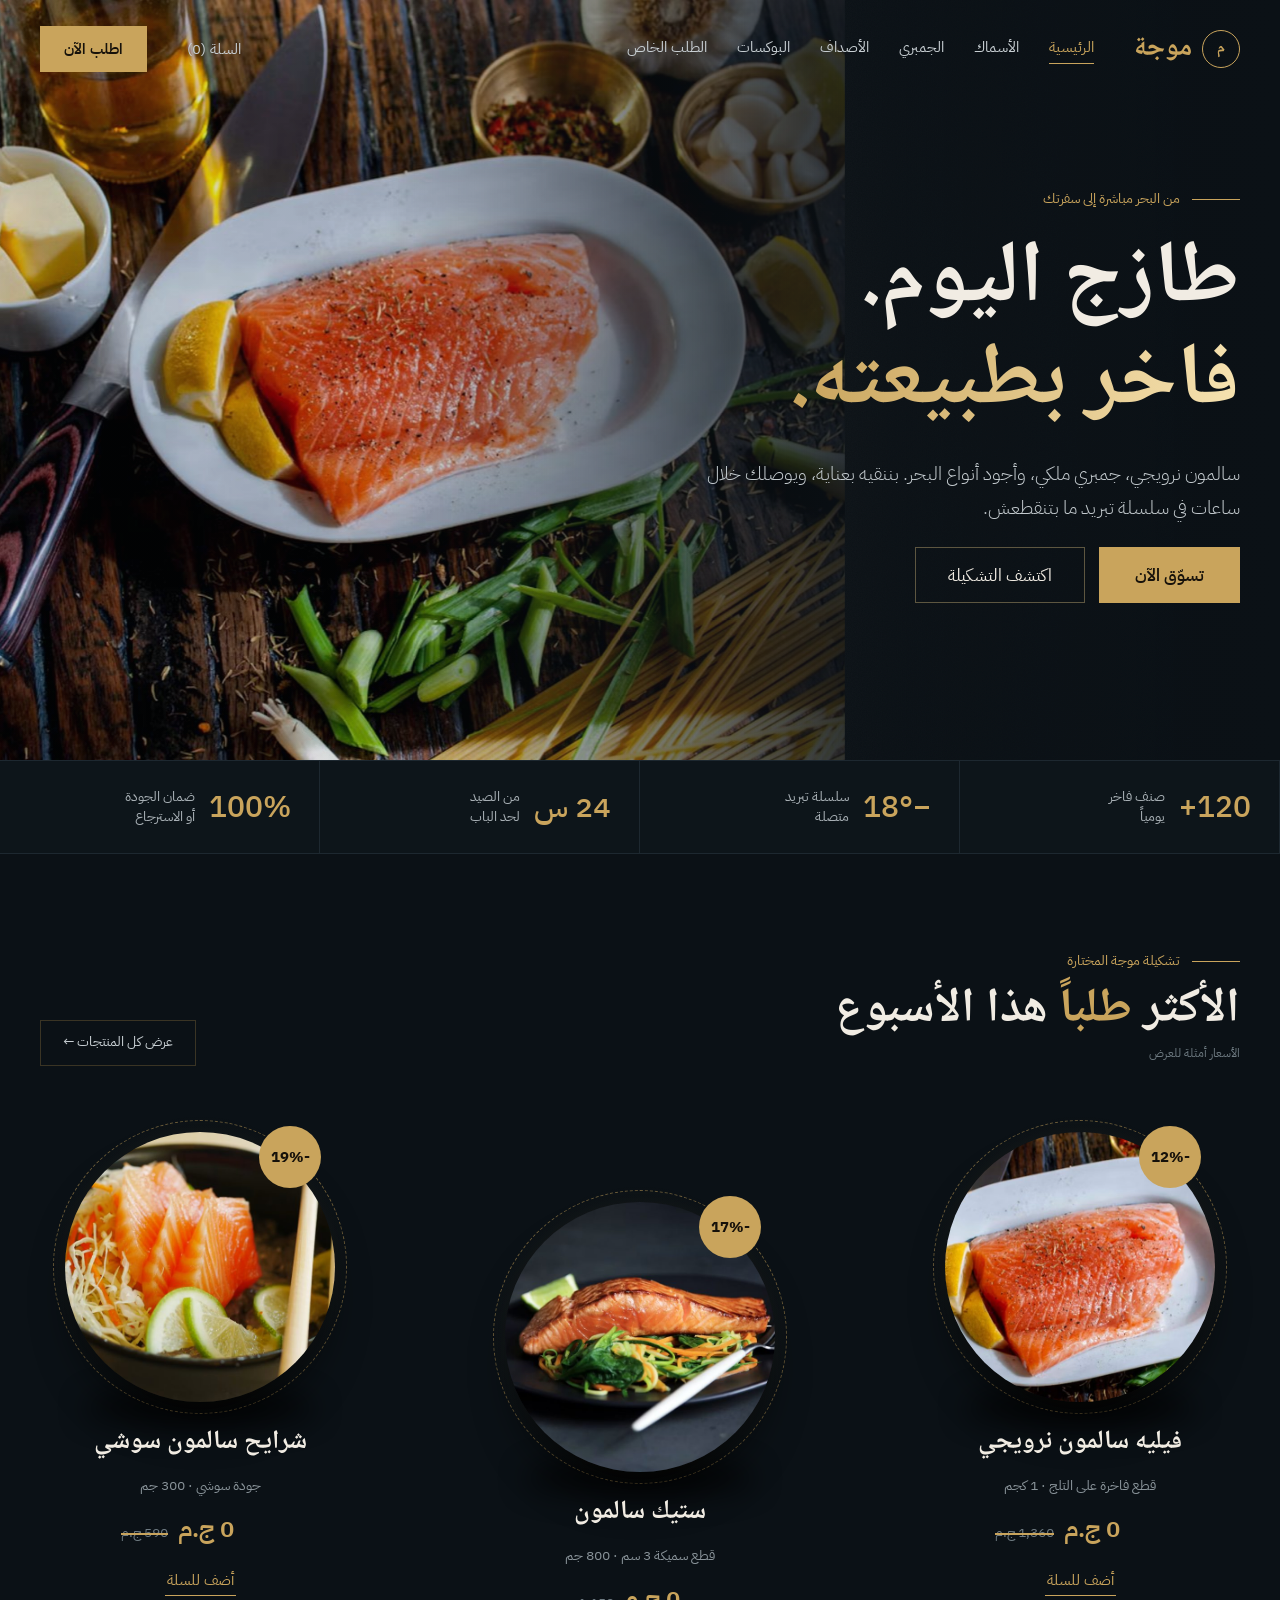
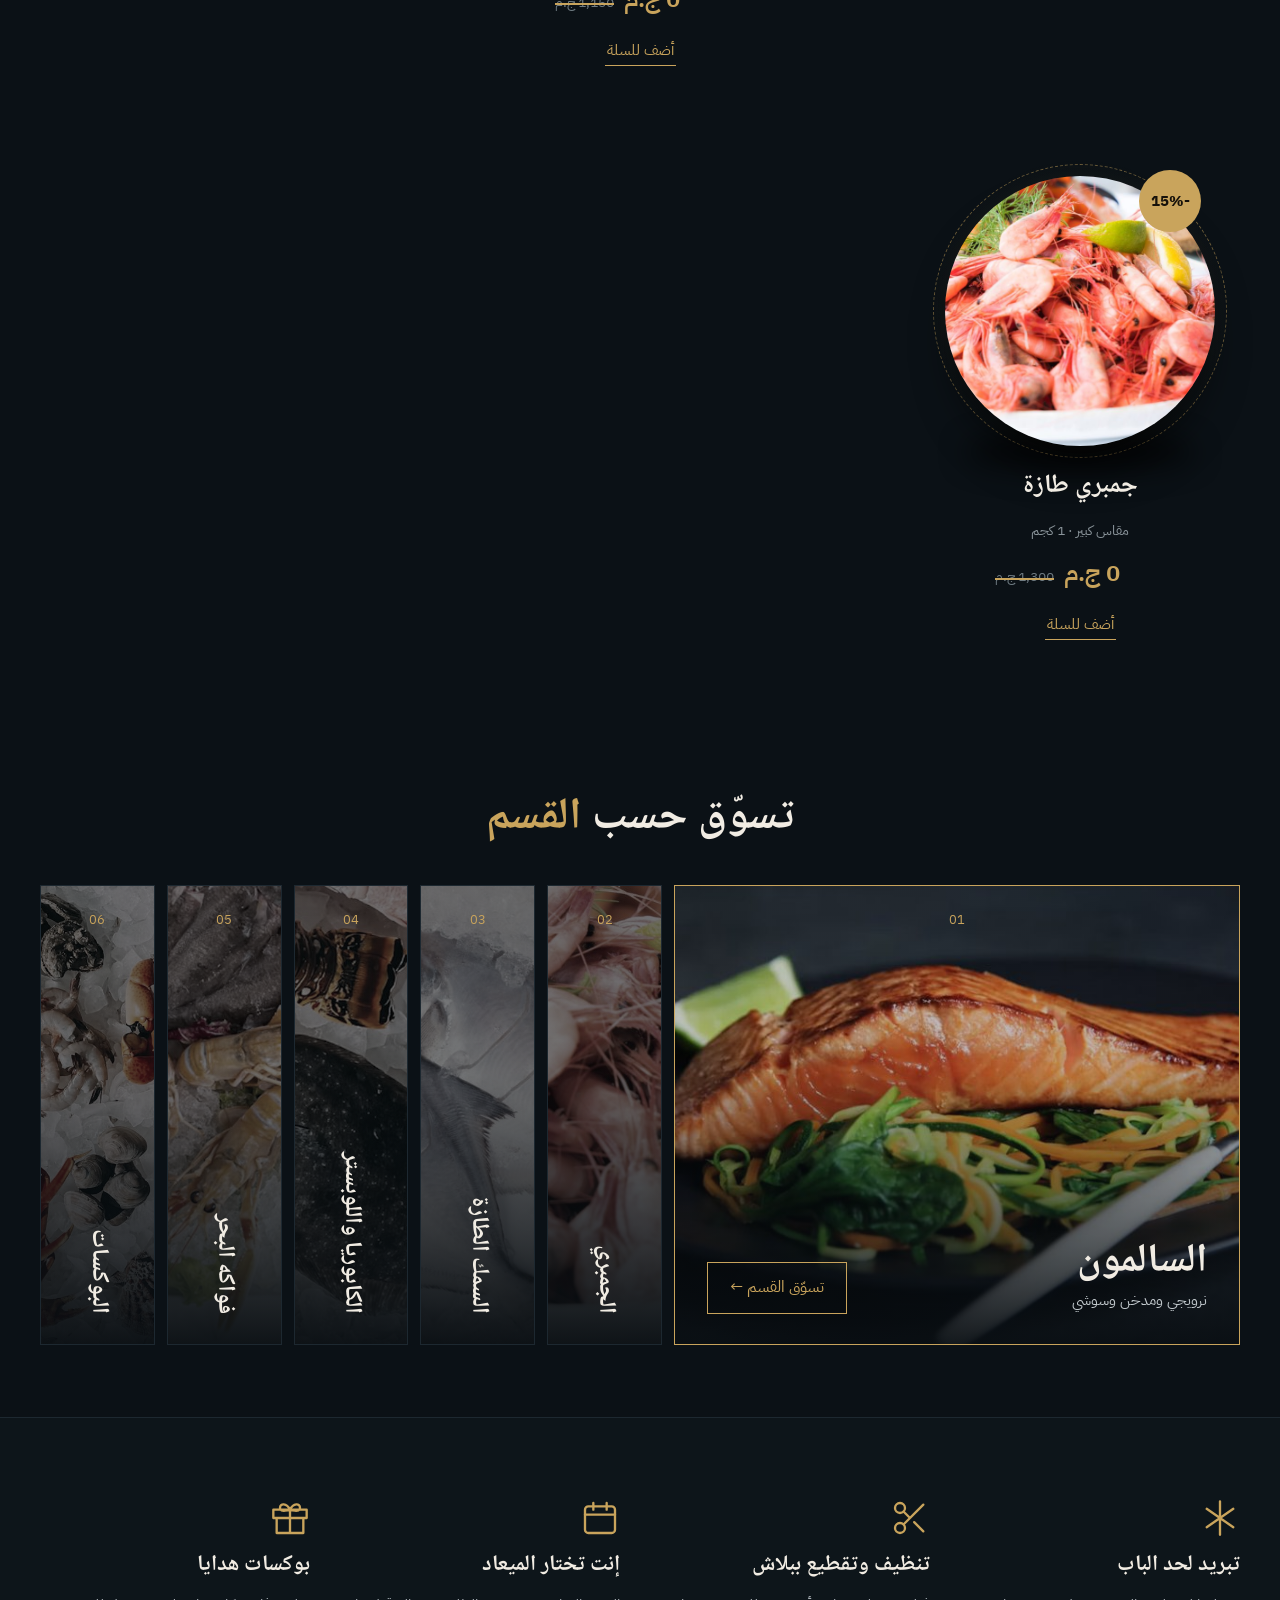
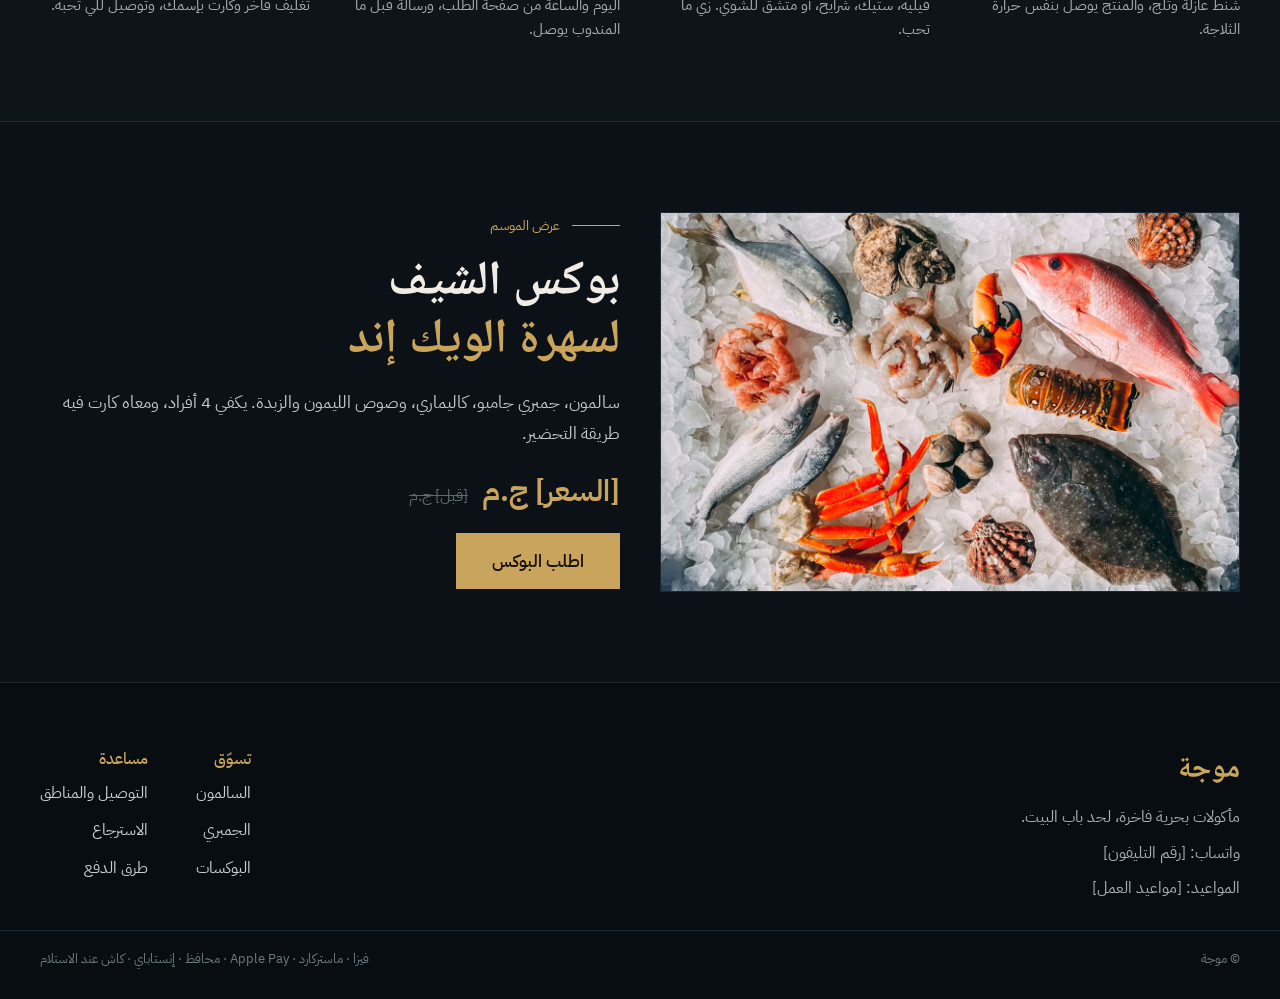
==== commit 0eaf575d: "السلة وإتمام الطلب: تعديل الكمية، بيانات التوصيل، ميعاد حسب المنطقة، والطلب بيتبعت على واتساب Co-Aut" ====
--- a/index.html
+++ b/index.html
@@ -7,7 +7,7 @@
 <title>موجة | مأكولات بحرية فاخرة</title>
 <meta name="description" content="سالمون وجمبري وسمك طازة، متنظف ومتقطع على طلبك، ويوصلك متبرد.">
 <link href="https://fonts.googleapis.com/css2?family=Noto+Naskh+Arabic:wght@500;700&family=IBM+Plex+Sans+Arabic:wght@300;400;500;600&display=swap" rel="stylesheet">
-<link rel="stylesheet" href="styles.css?v=87553">
+<link rel="stylesheet" href="styles.css?v=87870">
 </head>
 <body>
 <div dir="rtl" style="width:100%;background:#0b1116;color:#f1ece3;font-family:'IBM Plex Sans Arabic',sans-serif;font-size:16px;line-height:1.6">
@@ -18,7 +18,7 @@
 <header class="site-header hd" style="position:relative;max-width:1320px;margin:0 auto;padding:26px 40px;display:flex;align-items:center;gap:40px;flex-wrap:wrap">
 <a href="index.html" style="display:flex;align-items:center;gap:10px;font-family:'Noto Naskh Arabic',serif;font-size:28px;font-weight:700;color:#c9a45c"><span style="width:38px;height:38px;border:1px solid #c9a45c;border-radius:50%;display:grid;place-items:center;font-size:16px">م</span>موجة</a>
 <button type="button" class="menu-btn" aria-label="القايمة" aria-expanded="false"><span></span><span></span><span></span></button><nav class="main-nav" style="display:flex;gap:30px;font-size:15px;flex:1;flex-wrap:wrap"><a href="index.html" style="color:#c9a45c;border-bottom:1px solid #c9a45c;padding-bottom:4px">الرئيسية</a><a href="products.html#fish" class="nl" style="color:#c8cfd3">الأسماك</a><a href="products.html#shrimp" class="nl" style="color:#c8cfd3">الجمبري</a><a href="products.html#shell" class="nl" style="color:#c8cfd3">الأصداف</a><a href="products.html#boxes" class="nl" style="color:#c8cfd3">البوكسات</a><a href="https://wa.me/" class="nl" style="color:#c8cfd3">الطلب الخاص</a></nav>
-<a href="#" data-cart="1" class="cartlink" style="color:#c8cfd3;font-size:15px;display:inline-block">السلة (<span class="cart-count">0</span>)</a><a href="products.html" class="btn-gold hdr-cta" style="background:#c9a45c;color:#16110a;height:46px;padding:0 24px;display:inline-flex;align-items:center;font-weight:600;font-size:15px">اطلب الآن</a>
+<a href="cart.html" data-cart="1" class="cartlink" style="color:#c8cfd3;font-size:15px;display:inline-block">السلة (<span class="cart-count">0</span>)</a><a href="products.html" class="btn-gold hdr-cta" style="background:#c9a45c;color:#16110a;height:46px;padding:0 24px;display:inline-flex;align-items:center;font-weight:600;font-size:15px">اطلب الآن</a>
 </header>
 <div class="hero-body" style="position:relative;max-width:1320px;margin:0 auto;padding:90px 40px 120px;display:flex">
 <div class="hin" style="max-width:560px;display:flex;flex-direction:column;gap:22px">
@@ -87,7 +87,7 @@
 <div style="display:flex;flex-direction:column;gap:8px"><strong style="color:#c9a45c;font-weight:500">مساعدة</strong><a href="#" class="nl" style="color:#c8cfd3">التوصيل والمناطق</a><a href="#" class="nl" style="color:#c8cfd3">الاسترجاع</a><a href="#" class="nl" style="color:#c8cfd3">طرق الدفع</a></div>
 </div><div style="max-width:1320px;margin:0 auto;padding:18px 40px 30px;border-top:1px solid #1d2830;display:flex;justify-content:space-between;flex-wrap:wrap;gap:12px;font-size:13px;color:#6f7b82"><span>© موجة</span><span>فيزا · ماستركارد · Apple Pay · محافظ · إنستاباي · كاش عند الاستلام</span></div></footer>
 </div>
-<div class="mbar"><a href="https://wa.me/" class="mbar-wa"><svg width="20" height="20" viewBox="0 0 24 24" fill="none" stroke="currentColor" stroke-width="2" aria-hidden="true"><path d="M4 20l1.3-3.9A8 8 0 1 1 8 19z"/></svg>اطلب واتساب</a><a href="#" class="mbar-cart" data-cart="m"><svg width="20" height="20" viewBox="0 0 24 24" fill="none" stroke="currentColor" stroke-width="2" aria-hidden="true"><path d="M3 4h2l2.4 11h11L21 7H6.2"/><circle cx="9" cy="20" r="1.4"/><circle cx="17" cy="20" r="1.4"/></svg>السلة <b class="cart-count">0</b></a></div>
-<script src="main.js?v=87553"></script>
+<div class="mbar"><a href="https://wa.me/" class="mbar-wa"><svg width="20" height="20" viewBox="0 0 24 24" fill="none" stroke="currentColor" stroke-width="2" aria-hidden="true"><path d="M4 20l1.3-3.9A8 8 0 1 1 8 19z"/></svg>اطلب واتساب</a><a href="cart.html" class="mbar-cart" data-cart="m"><svg width="20" height="20" viewBox="0 0 24 24" fill="none" stroke="currentColor" stroke-width="2" aria-hidden="true"><path d="M3 4h2l2.4 11h11L21 7H6.2"/><circle cx="9" cy="20" r="1.4"/><circle cx="17" cy="20" r="1.4"/></svg>السلة <b class="cart-count">0</b></a></div>
+<script src="main.js?v=87870"></script>
 </body>
 </html>
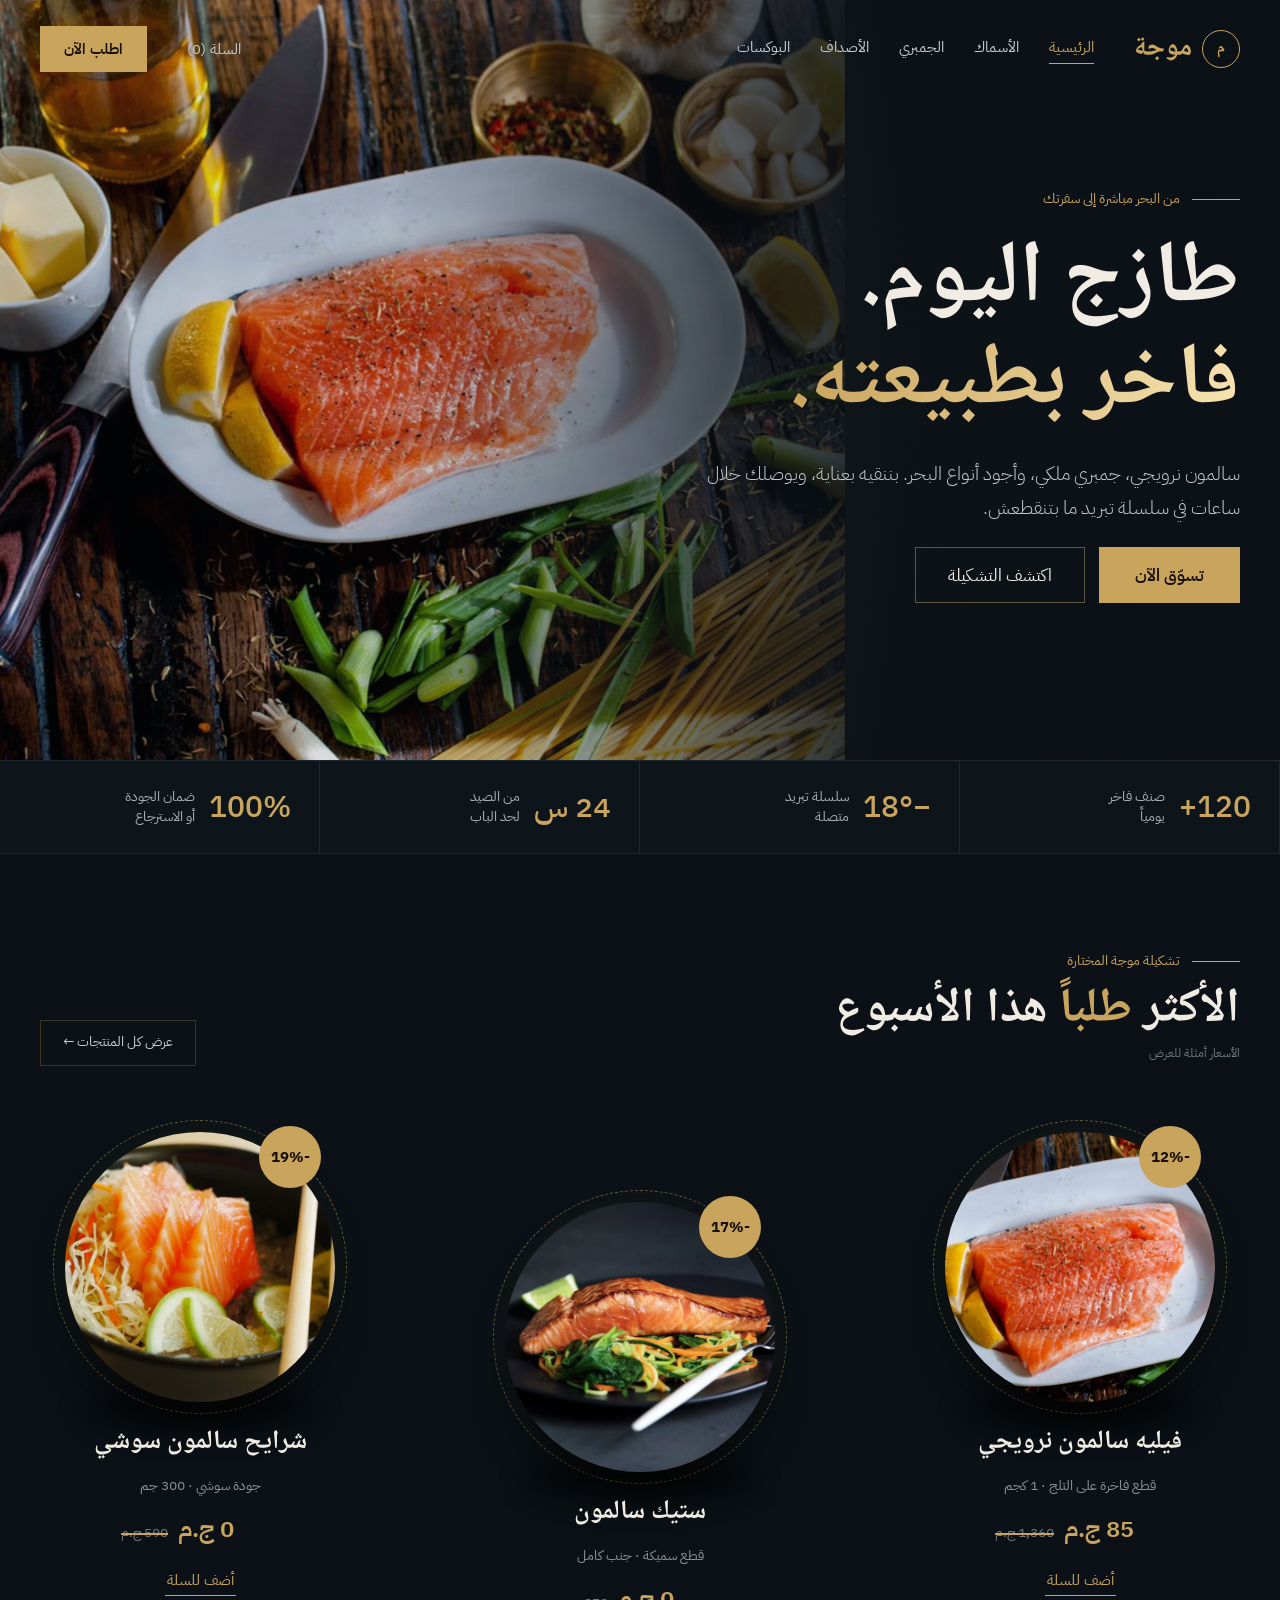
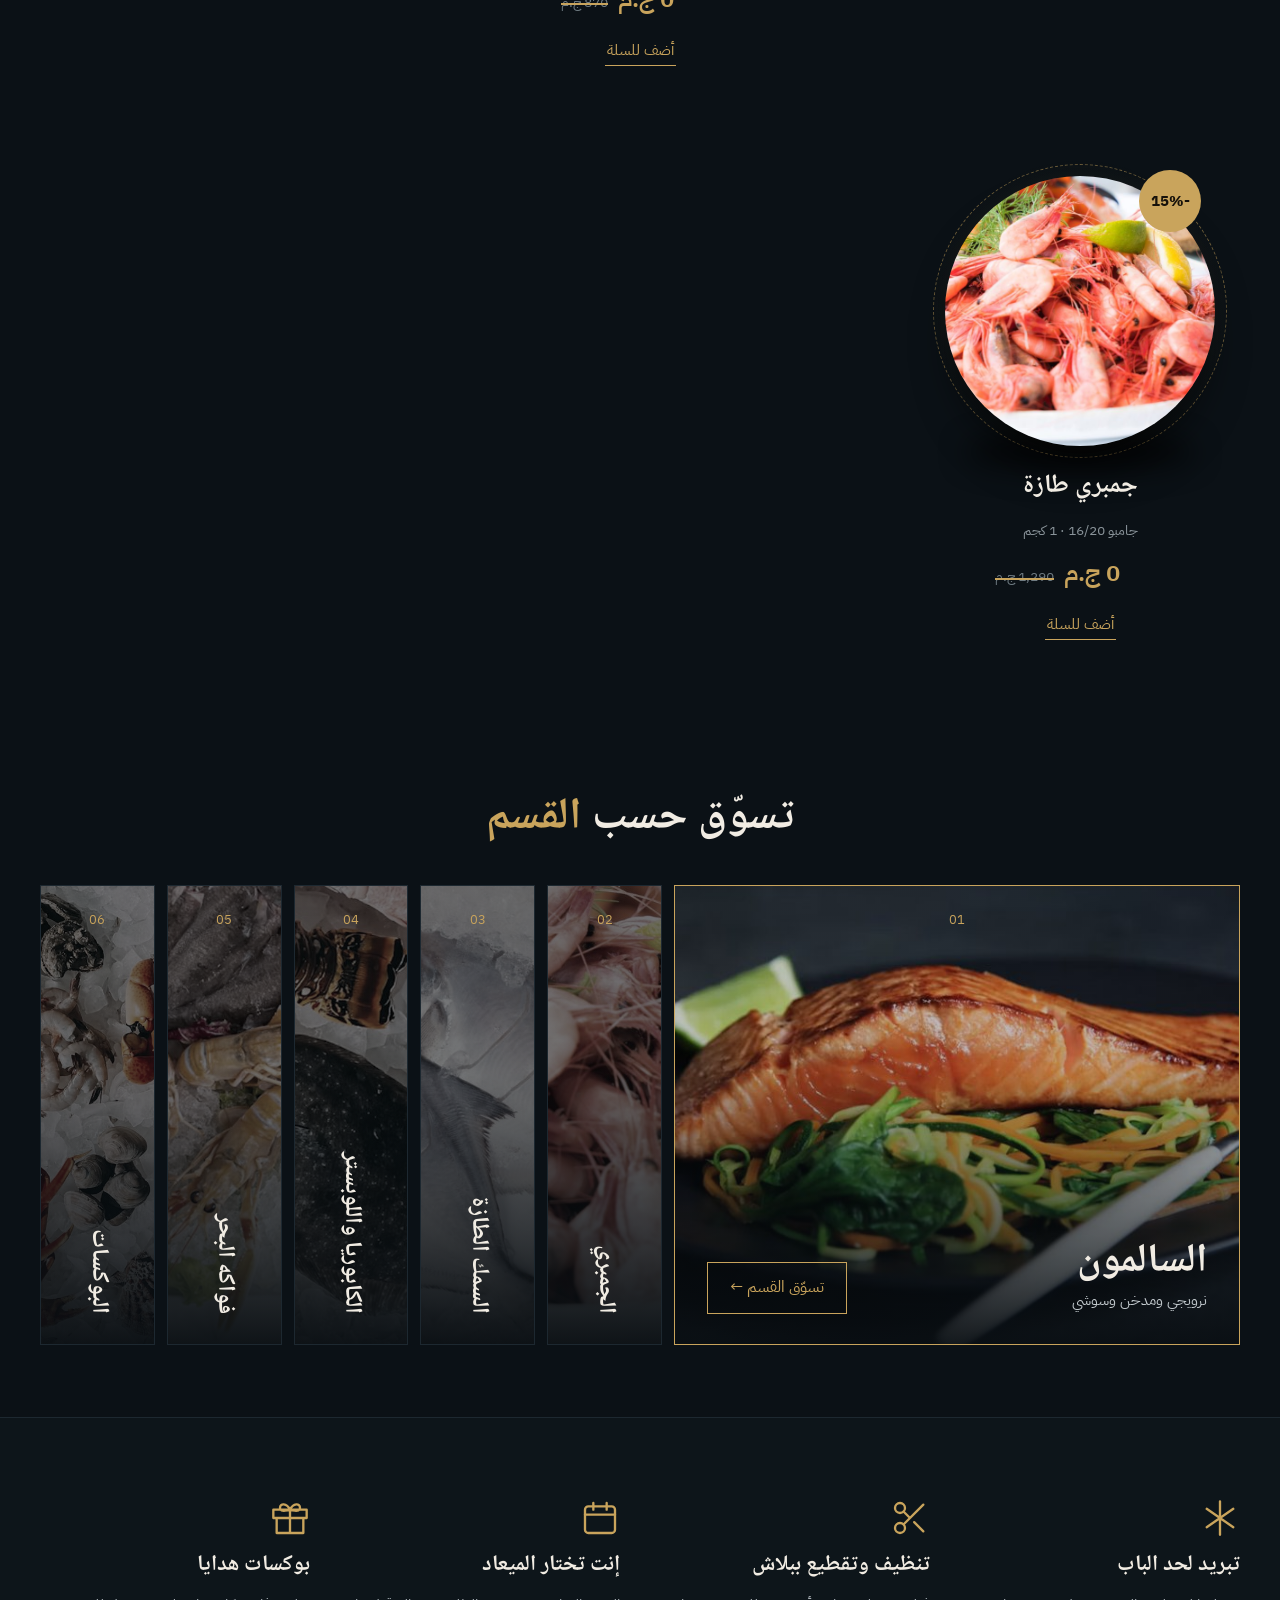
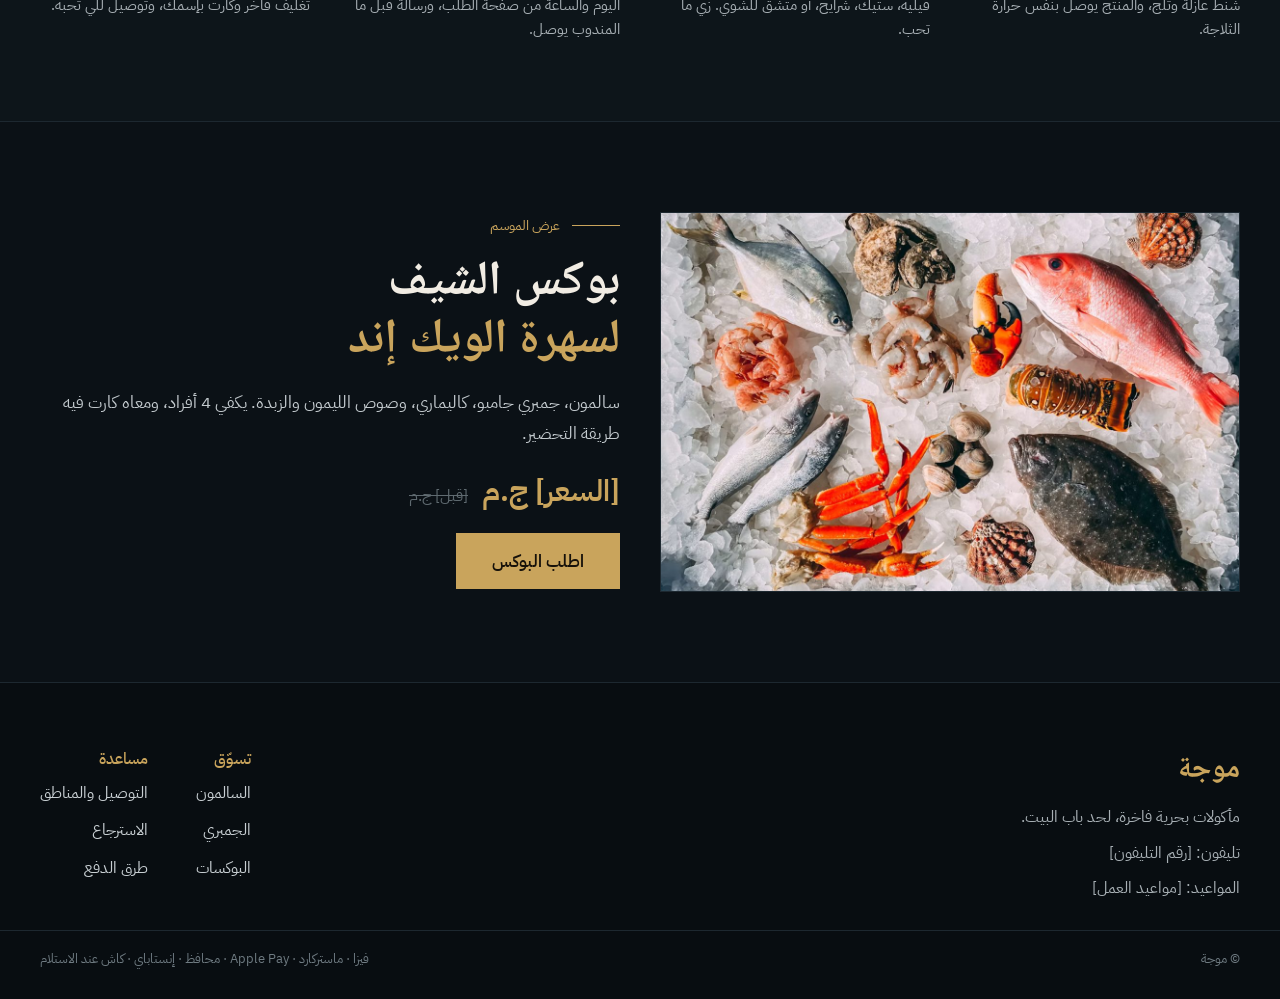
==== commit dec276c7: "لوحة تحكم للطلبات وإلغاء الطلب بالواتساب - الطلب بيتبعت لـ api/order.php وبيتحفظ في قاعدة البيانات، " ====
--- a/index.html
+++ b/index.html
@@ -7,7 +7,7 @@
 <title>موجة | مأكولات بحرية فاخرة</title>
 <meta name="description" content="سالمون وجمبري وسمك طازة، متنظف ومتقطع على طلبك، ويوصلك متبرد.">
 <link href="https://fonts.googleapis.com/css2?family=Noto+Naskh+Arabic:wght@500;700&family=IBM+Plex+Sans+Arabic:wght@300;400;500;600&display=swap" rel="stylesheet">
-<link rel="stylesheet" href="styles.css?v=87870">
+<link rel="stylesheet" href="styles.css?v=88728">
 </head>
 <body>
 <div dir="rtl" style="width:100%;background:#0b1116;color:#f1ece3;font-family:'IBM Plex Sans Arabic',sans-serif;font-size:16px;line-height:1.6">
@@ -17,7 +17,7 @@
 <div class="hero-shade" style="position:absolute;inset:0;background:linear-gradient(270deg,#0b1116 0,rgba(11,17,22,.92) 30%,rgba(11,17,22,.15) 70%)"></div>
 <header class="site-header hd" style="position:relative;max-width:1320px;margin:0 auto;padding:26px 40px;display:flex;align-items:center;gap:40px;flex-wrap:wrap">
 <a href="index.html" style="display:flex;align-items:center;gap:10px;font-family:'Noto Naskh Arabic',serif;font-size:28px;font-weight:700;color:#c9a45c"><span style="width:38px;height:38px;border:1px solid #c9a45c;border-radius:50%;display:grid;place-items:center;font-size:16px">م</span>موجة</a>
-<button type="button" class="menu-btn" aria-label="القايمة" aria-expanded="false"><span></span><span></span><span></span></button><nav class="main-nav" style="display:flex;gap:30px;font-size:15px;flex:1;flex-wrap:wrap"><a href="index.html" style="color:#c9a45c;border-bottom:1px solid #c9a45c;padding-bottom:4px">الرئيسية</a><a href="products.html#fish" class="nl" style="color:#c8cfd3">الأسماك</a><a href="products.html#shrimp" class="nl" style="color:#c8cfd3">الجمبري</a><a href="products.html#shell" class="nl" style="color:#c8cfd3">الأصداف</a><a href="products.html#boxes" class="nl" style="color:#c8cfd3">البوكسات</a><a href="https://wa.me/" class="nl" style="color:#c8cfd3">الطلب الخاص</a></nav>
+<button type="button" class="menu-btn" aria-label="القايمة" aria-expanded="false"><span></span><span></span><span></span></button><nav class="main-nav" style="display:flex;gap:30px;font-size:15px;flex:1;flex-wrap:wrap"><a href="index.html" style="color:#c9a45c;border-bottom:1px solid #c9a45c;padding-bottom:4px">الرئيسية</a><a href="products.html#fish" class="nl" style="color:#c8cfd3">الأسماك</a><a href="products.html#shrimp" class="nl" style="color:#c8cfd3">الجمبري</a><a href="products.html#shell" class="nl" style="color:#c8cfd3">الأصداف</a><a href="products.html#boxes" class="nl" style="color:#c8cfd3">البوكسات</a></nav>
 <a href="cart.html" data-cart="1" class="cartlink" style="color:#c8cfd3;font-size:15px;display:inline-block">السلة (<span class="cart-count">0</span>)</a><a href="products.html" class="btn-gold hdr-cta" style="background:#c9a45c;color:#16110a;height:46px;padding:0 24px;display:inline-flex;align-items:center;font-weight:600;font-size:15px">اطلب الآن</a>
 </header>
 <div class="hero-body" style="position:relative;max-width:1320px;margin:0 auto;padding:90px 40px 120px;display:flex">
@@ -35,26 +35,26 @@
 <div class="rv" style="display:flex;justify-content:space-between;align-items:end;gap:20px;flex-wrap:wrap;margin-bottom:56px">
 <div><span style="display:flex;align-items:center;gap:12px;color:#c9a45c;font-size:14px"><i style="width:48px;height:1px;background:#c9a45c;display:block"></i>تشكيلة موجة المختارة</span><h2 style="margin:10px 0 0;font-family:'Noto Naskh Arabic',serif;font-size:48px;font-weight:700;line-height:1.2">الأكثر <span style="color:#c9a45c">طلباً</span> هذا الأسبوع</h2><span style="font-size:12px;color:#6f7b82">الأسعار أمثلة للعرض</span></div>
 <a href="products.html" class="btn-ghost" style="border:1px solid #3a3424;color:#c8cfd3;height:46px;padding:0 22px;display:inline-flex;align-items:center;font-size:14px">عرض كل المنتجات ←</a></div>
-<div data-plates="1" class="plates" style="display:flex;justify-content:space-between;flex-wrap:wrap;gap:40px 20px;padding:10px 20px 0"><div class="pl" data-plate="1" style="display:flex;flex-direction:column;align-items:center;gap:12px;width:280px;margin-top:0px;--d:0.00s">
+<div data-plates="1" class="plates" style="display:flex;justify-content:space-between;flex-wrap:wrap;gap:40px 20px;padding:10px 20px 0"><div class="pl" data-plate="1" data-pid="s1" data-wi="1" style="display:flex;flex-direction:column;align-items:center;gap:12px;width:280px;margin-top:0px;--d:0.00s">
 <div style="position:relative;width:270px;height:270px"><span class="shadow" style="position:absolute;left:20px;right:20px;bottom:-26px;height:40px;border-radius:50%;background:rgba(0,0,0,.6);filter:blur(14px)"></span><span style="position:absolute;inset:-30px;border-radius:50%;background:radial-gradient(circle,rgba(201,164,92,.22),rgba(201,164,92,0) 65%)"></span><span class="ring" style="position:absolute;inset:-12px;border-radius:50%;border:1px dashed #c9a45c"></span>
 <div class="drop" style="position:absolute;inset:0"><img class="zz" src="images/p-fillet.jpg" alt="فيليه سالمون نرويجي" style="position:absolute;inset:0;width:100%;height:100%;object-fit:cover;border-radius:50%;box-shadow:0 30px 50px -20px #000"><span style="position:absolute;top:-6px;right:14px;width:62px;height:62px;border-radius:50%;background:#c9a45c;color:#16110a;display:grid;place-items:center;font-weight:700;font-size:15px">-12%</span></div></div>
 <strong class="txt" style="font-family:'Noto Naskh Arabic',serif;font-size:26px;font-weight:700;margin-top:8px;color:#f1ece3;text-align:center">فيليه سالمون نرويجي</strong><span class="txt" style="font-size:14px;color:#8a949a">قطع فاخرة على التلج · 1 كجم</span>
 <div class="txt" style="display:flex;gap:10px;align-items:baseline"><strong style="font-size:24px;color:#c9a45c;font-weight:600;white-space:nowrap;font-variant-numeric:tabular-nums;min-width:4.2em;text-align:left"><span class="num" data-target="1200">0</span> ج.م</strong><s class="old" style="font-size:14px;color:#6f7b82;white-space:nowrap;text-decoration:none;position:relative">1,360 ج.م</s></div>
-<button type="button" class="add txt" data-add="0" style="all:unset;cursor:pointer;font-size:15px;color:#c9a45c;border-bottom:1px solid #c9a45c;padding:8px 2px 3px">أضف للسلة</button></div><div class="pl" data-plate="1" style="display:flex;flex-direction:column;align-items:center;gap:12px;width:280px;margin-top:70px;--d:0.18s">
+<button type="button" class="add txt" data-add="0" style="all:unset;cursor:pointer;font-size:15px;color:#c9a45c;border-bottom:1px solid #c9a45c;padding:8px 2px 3px">أضف للسلة</button></div><div class="pl" data-plate="1" data-pid="s2" data-wi="2" style="display:flex;flex-direction:column;align-items:center;gap:12px;width:280px;margin-top:70px;--d:0.18s">
 <div style="position:relative;width:270px;height:270px"><span class="shadow" style="position:absolute;left:20px;right:20px;bottom:-26px;height:40px;border-radius:50%;background:rgba(0,0,0,.6);filter:blur(14px)"></span><span style="position:absolute;inset:-30px;border-radius:50%;background:radial-gradient(circle,rgba(201,164,92,.22),rgba(201,164,92,0) 65%)"></span><span class="ring" style="position:absolute;inset:-12px;border-radius:50%;border:1px dashed #c9a45c"></span>
 <div class="drop" style="position:absolute;inset:0"><img class="zz" src="images/p-steak.jpg" alt="ستيك سالمون" style="position:absolute;inset:0;width:100%;height:100%;object-fit:cover;border-radius:50%;box-shadow:0 30px 50px -20px #000"><span style="position:absolute;top:-6px;right:14px;width:62px;height:62px;border-radius:50%;background:#c9a45c;color:#16110a;display:grid;place-items:center;font-weight:700;font-size:15px">-17%</span></div></div>
-<strong class="txt" style="font-family:'Noto Naskh Arabic',serif;font-size:26px;font-weight:700;margin-top:8px;color:#f1ece3;text-align:center">ستيك سالمون</strong><span class="txt" style="font-size:14px;color:#8a949a">قطع سميكة 3 سم · 800 جم</span>
-<div class="txt" style="display:flex;gap:10px;align-items:baseline"><strong style="font-size:24px;color:#c9a45c;font-weight:600;white-space:nowrap;font-variant-numeric:tabular-nums;min-width:4.2em;text-align:left"><span class="num" data-target="950">0</span> ج.م</strong><s class="old" style="font-size:14px;color:#6f7b82;white-space:nowrap;text-decoration:none;position:relative">1,150 ج.م</s></div>
-<button type="button" class="add txt" data-add="1" style="all:unset;cursor:pointer;font-size:15px;color:#c9a45c;border-bottom:1px solid #c9a45c;padding:8px 2px 3px">أضف للسلة</button></div><div class="pl" data-plate="1" style="display:flex;flex-direction:column;align-items:center;gap:12px;width:280px;margin-top:0px;--d:0.36s">
+<strong class="txt" style="font-family:'Noto Naskh Arabic',serif;font-size:26px;font-weight:700;margin-top:8px;color:#f1ece3;text-align:center">ستيك سالمون</strong><span class="txt" style="font-size:14px;color:#8a949a">قطع سميكة · جنب كامل</span>
+<div class="txt" style="display:flex;gap:10px;align-items:baseline"><strong style="font-size:24px;color:#c9a45c;font-weight:600;white-space:nowrap;font-variant-numeric:tabular-nums;min-width:4.2em;text-align:left"><span class="num" data-target="720">0</span> ج.م</strong><s class="old" style="font-size:14px;color:#6f7b82;white-space:nowrap;text-decoration:none;position:relative">870 ج.م</s></div>
+<button type="button" class="add txt" data-add="1" style="all:unset;cursor:pointer;font-size:15px;color:#c9a45c;border-bottom:1px solid #c9a45c;padding:8px 2px 3px">أضف للسلة</button></div><div class="pl" data-plate="1" data-pid="s3" data-wi="0" style="display:flex;flex-direction:column;align-items:center;gap:12px;width:280px;margin-top:0px;--d:0.36s">
 <div style="position:relative;width:270px;height:270px"><span class="shadow" style="position:absolute;left:20px;right:20px;bottom:-26px;height:40px;border-radius:50%;background:rgba(0,0,0,.6);filter:blur(14px)"></span><span style="position:absolute;inset:-30px;border-radius:50%;background:radial-gradient(circle,rgba(201,164,92,.22),rgba(201,164,92,0) 65%)"></span><span class="ring" style="position:absolute;inset:-12px;border-radius:50%;border:1px dashed #c9a45c"></span>
 <div class="drop" style="position:absolute;inset:0"><img class="zz" src="images/p-sashimi.jpg" alt="شرايح سالمون سوشي" style="position:absolute;inset:0;width:100%;height:100%;object-fit:cover;border-radius:50%;box-shadow:0 30px 50px -20px #000"><span style="position:absolute;top:-6px;right:14px;width:62px;height:62px;border-radius:50%;background:#c9a45c;color:#16110a;display:grid;place-items:center;font-weight:700;font-size:15px">-19%</span></div></div>
 <strong class="txt" style="font-family:'Noto Naskh Arabic',serif;font-size:26px;font-weight:700;margin-top:8px;color:#f1ece3;text-align:center">شرايح سالمون سوشي</strong><span class="txt" style="font-size:14px;color:#8a949a">جودة سوشي · 300 جم</span>
 <div class="txt" style="display:flex;gap:10px;align-items:baseline"><strong style="font-size:24px;color:#c9a45c;font-weight:600;white-space:nowrap;font-variant-numeric:tabular-nums;min-width:4.2em;text-align:left"><span class="num" data-target="480">0</span> ج.م</strong><s class="old" style="font-size:14px;color:#6f7b82;white-space:nowrap;text-decoration:none;position:relative">590 ج.م</s></div>
-<button type="button" class="add txt" data-add="2" style="all:unset;cursor:pointer;font-size:15px;color:#c9a45c;border-bottom:1px solid #c9a45c;padding:8px 2px 3px">أضف للسلة</button></div><div class="pl" data-plate="1" style="display:flex;flex-direction:column;align-items:center;gap:12px;width:280px;margin-top:70px;--d:0.54s">
+<button type="button" class="add txt" data-add="2" style="all:unset;cursor:pointer;font-size:15px;color:#c9a45c;border-bottom:1px solid #c9a45c;padding:8px 2px 3px">أضف للسلة</button></div><div class="pl" data-plate="1" data-pid="h1" data-wi="1" style="display:flex;flex-direction:column;align-items:center;gap:12px;width:280px;margin-top:70px;--d:0.54s">
 <div style="position:relative;width:270px;height:270px"><span class="shadow" style="position:absolute;left:20px;right:20px;bottom:-26px;height:40px;border-radius:50%;background:rgba(0,0,0,.6);filter:blur(14px)"></span><span style="position:absolute;inset:-30px;border-radius:50%;background:radial-gradient(circle,rgba(201,164,92,.22),rgba(201,164,92,0) 65%)"></span><span class="ring" style="position:absolute;inset:-12px;border-radius:50%;border:1px dashed #c9a45c"></span>
 <div class="drop" style="position:absolute;inset:0"><img class="zz" src="images/p-shrimp.jpg" alt="جمبري طازة" style="position:absolute;inset:0;width:100%;height:100%;object-fit:cover;border-radius:50%;box-shadow:0 30px 50px -20px #000"><span style="position:absolute;top:-6px;right:14px;width:62px;height:62px;border-radius:50%;background:#c9a45c;color:#16110a;display:grid;place-items:center;font-weight:700;font-size:15px">-15%</span></div></div>
-<strong class="txt" style="font-family:'Noto Naskh Arabic',serif;font-size:26px;font-weight:700;margin-top:8px;color:#f1ece3;text-align:center">جمبري طازة</strong><span class="txt" style="font-size:14px;color:#8a949a">مقاس كبير · 1 كجم</span>
-<div class="txt" style="display:flex;gap:10px;align-items:baseline"><strong style="font-size:24px;color:#c9a45c;font-weight:600;white-space:nowrap;font-variant-numeric:tabular-nums;min-width:4.2em;text-align:left"><span class="num" data-target="1100">0</span> ج.م</strong><s class="old" style="font-size:14px;color:#6f7b82;white-space:nowrap;text-decoration:none;position:relative">1,300 ج.م</s></div>
+<strong class="txt" style="font-family:'Noto Naskh Arabic',serif;font-size:26px;font-weight:700;margin-top:8px;color:#f1ece3;text-align:center">جمبري طازة</strong><span class="txt" style="font-size:14px;color:#8a949a">جامبو 16/20 · 1 كجم</span>
+<div class="txt" style="display:flex;gap:10px;align-items:baseline"><strong style="font-size:24px;color:#c9a45c;font-weight:600;white-space:nowrap;font-variant-numeric:tabular-nums;min-width:4.2em;text-align:left"><span class="num" data-target="1100">0</span> ج.م</strong><s class="old" style="font-size:14px;color:#6f7b82;white-space:nowrap;text-decoration:none;position:relative">1,290 ج.م</s></div>
 <button type="button" class="add txt" data-add="3" style="all:unset;cursor:pointer;font-size:15px;color:#c9a45c;border-bottom:1px solid #c9a45c;padding:8px 2px 3px">أضف للسلة</button></div></div>
 </section>
 <template id="lemon"><svg width="44" height="44" viewBox="-24 -24 48 48" aria-hidden="true"><circle r="22" fill="#f2c62f"/><circle r="17" fill="#fbe27a"/><line x1="0" y1="0" x2="15.0" y2="0.0" stroke="#fff7d1" stroke-width="2"/><line x1="0" y1="0" x2="10.6" y2="10.6" stroke="#fff7d1" stroke-width="2"/><line x1="0" y1="0" x2="0.0" y2="15.0" stroke="#fff7d1" stroke-width="2"/><line x1="0" y1="0" x2="-10.6" y2="10.6" stroke="#fff7d1" stroke-width="2"/><line x1="0" y1="0" x2="-15.0" y2="0.0" stroke="#fff7d1" stroke-width="2"/><line x1="0" y1="0" x2="-10.6" y2="-10.6" stroke="#fff7d1" stroke-width="2"/><line x1="0" y1="0" x2="-0.0" y2="-15.0" stroke="#fff7d1" stroke-width="2"/><line x1="0" y1="0" x2="10.6" y2="-10.6" stroke="#fff7d1" stroke-width="2"/></svg></template>
@@ -82,12 +82,12 @@
 </div></section>
 
 <footer class="site-footer" style="border-top:1px solid #1d2830;background:#080d11"><div style="max-width:1320px;margin:0 auto;padding:64px 40px 28px;display:flex;flex-wrap:wrap;gap:48px;justify-content:space-between">
-<div style="flex:1 1 300px;display:flex;flex-direction:column;gap:10px"><strong style="font-family:'Noto Naskh Arabic',serif;font-size:30px;color:#c9a45c">موجة</strong><span style="color:#a8b0b5">مأكولات بحرية فاخرة، لحد باب البيت.</span><span style="color:#a8b0b5">واتساب: [رقم التليفون]</span><span style="color:#a8b0b5">المواعيد: [مواعيد العمل]</span></div>
+<div style="flex:1 1 300px;display:flex;flex-direction:column;gap:10px"><strong style="font-family:'Noto Naskh Arabic',serif;font-size:30px;color:#c9a45c">موجة</strong><span style="color:#a8b0b5">مأكولات بحرية فاخرة، لحد باب البيت.</span><span style="color:#a8b0b5">تليفون: [رقم التليفون]</span><span style="color:#a8b0b5">المواعيد: [مواعيد العمل]</span></div>
 <div style="display:flex;flex-direction:column;gap:8px"><strong style="color:#c9a45c;font-weight:500">تسوّق</strong><a href="products.html#salmon" class="nl" style="color:#c8cfd3">السالمون</a><a href="products.html#shrimp" class="nl" style="color:#c8cfd3">الجمبري</a><a href="products.html#boxes" class="nl" style="color:#c8cfd3">البوكسات</a></div>
 <div style="display:flex;flex-direction:column;gap:8px"><strong style="color:#c9a45c;font-weight:500">مساعدة</strong><a href="#" class="nl" style="color:#c8cfd3">التوصيل والمناطق</a><a href="#" class="nl" style="color:#c8cfd3">الاسترجاع</a><a href="#" class="nl" style="color:#c8cfd3">طرق الدفع</a></div>
 </div><div style="max-width:1320px;margin:0 auto;padding:18px 40px 30px;border-top:1px solid #1d2830;display:flex;justify-content:space-between;flex-wrap:wrap;gap:12px;font-size:13px;color:#6f7b82"><span>© موجة</span><span>فيزا · ماستركارد · Apple Pay · محافظ · إنستاباي · كاش عند الاستلام</span></div></footer>
 </div>
-<div class="mbar"><a href="https://wa.me/" class="mbar-wa"><svg width="20" height="20" viewBox="0 0 24 24" fill="none" stroke="currentColor" stroke-width="2" aria-hidden="true"><path d="M4 20l1.3-3.9A8 8 0 1 1 8 19z"/></svg>اطلب واتساب</a><a href="cart.html" class="mbar-cart" data-cart="m"><svg width="20" height="20" viewBox="0 0 24 24" fill="none" stroke="currentColor" stroke-width="2" aria-hidden="true"><path d="M3 4h2l2.4 11h11L21 7H6.2"/><circle cx="9" cy="20" r="1.4"/><circle cx="17" cy="20" r="1.4"/></svg>السلة <b class="cart-count">0</b></a></div>
-<script src="main.js?v=87870"></script>
+<div class="mbar"><a href="products.html" class="mbar-wa"><svg width="20" height="20" viewBox="0 0 24 24" fill="none" stroke="currentColor" stroke-width="2" aria-hidden="true"><rect x="3" y="3" width="7" height="7"/><rect x="14" y="3" width="7" height="7"/><rect x="3" y="14" width="7" height="7"/><rect x="14" y="14" width="7" height="7"/></svg>المنتجات</a><a href="cart.html" class="mbar-cart" data-cart="m"><svg width="20" height="20" viewBox="0 0 24 24" fill="none" stroke="currentColor" stroke-width="2" aria-hidden="true"><path d="M3 4h2l2.4 11h11L21 7H6.2"/><circle cx="9" cy="20" r="1.4"/><circle cx="17" cy="20" r="1.4"/></svg>السلة <b class="cart-count">0</b></a></div>
+<script src="main.js?v=88728"></script>
 </body>
 </html>
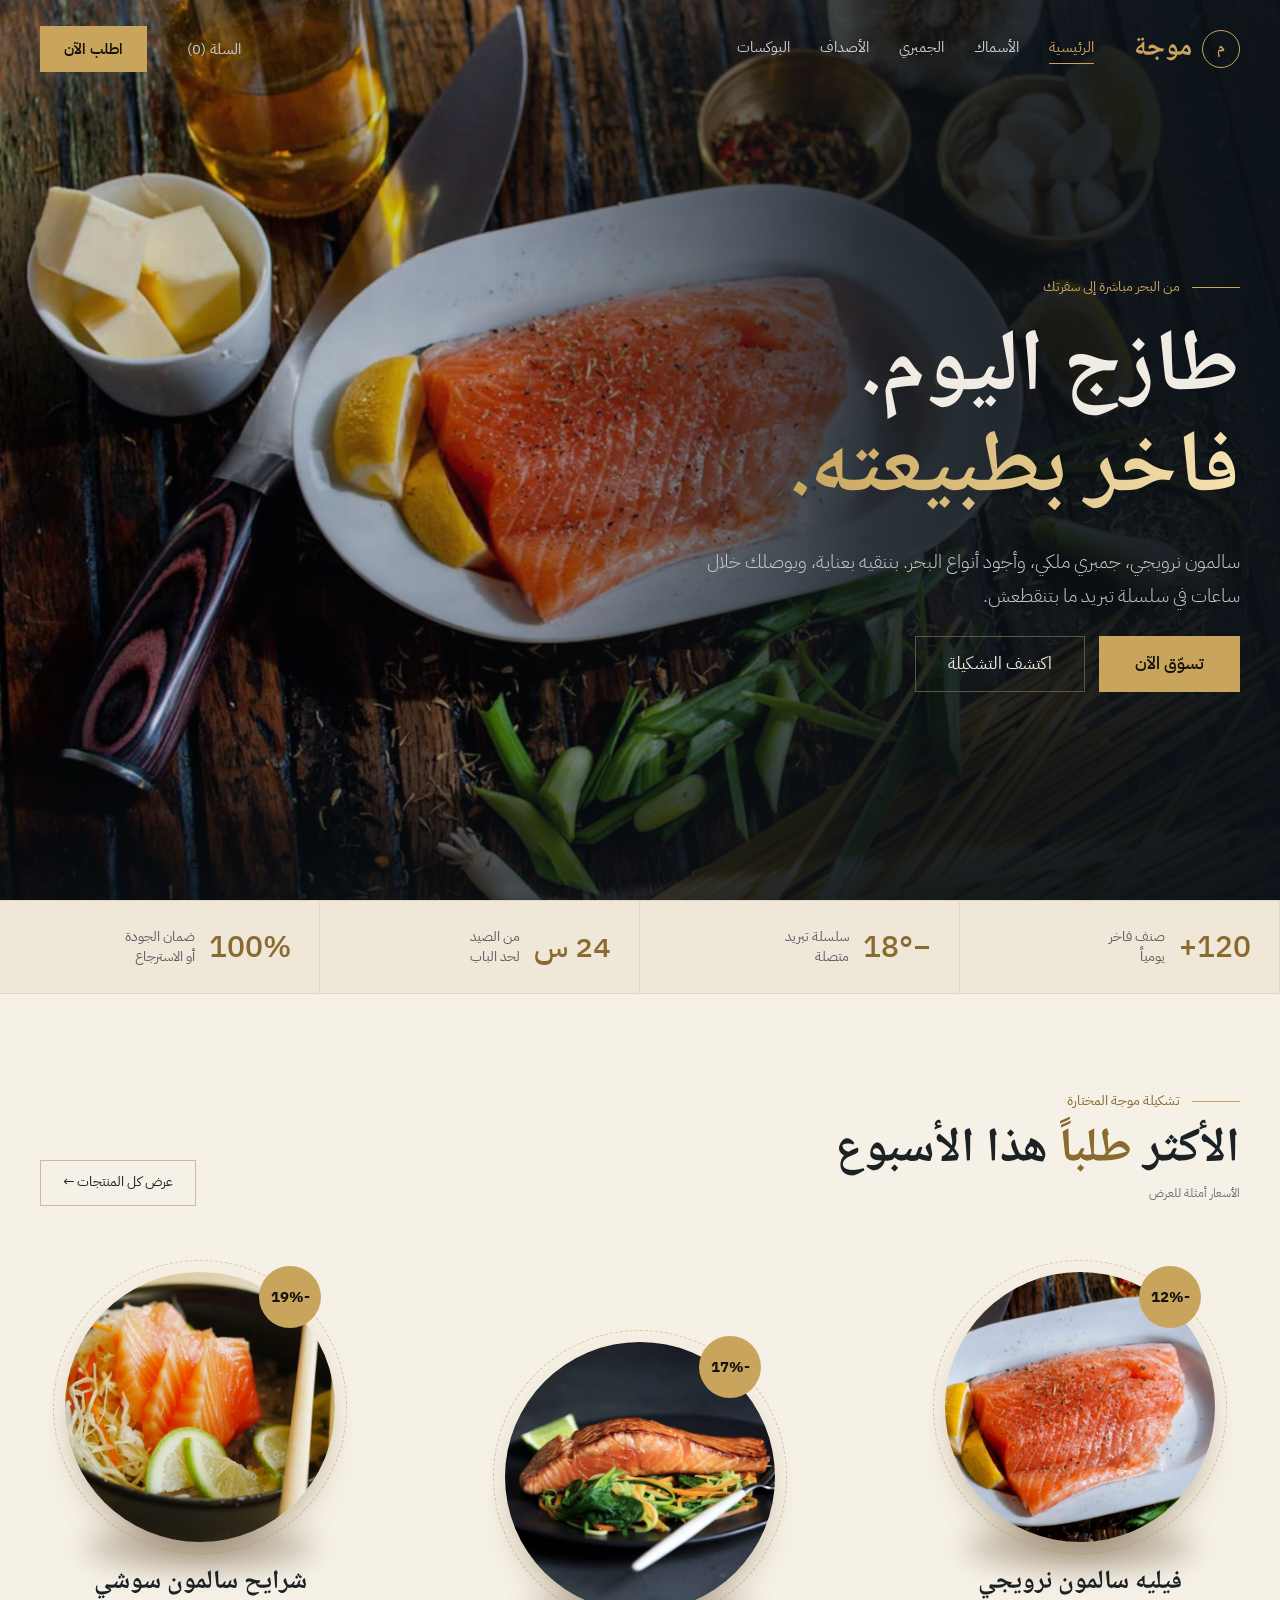
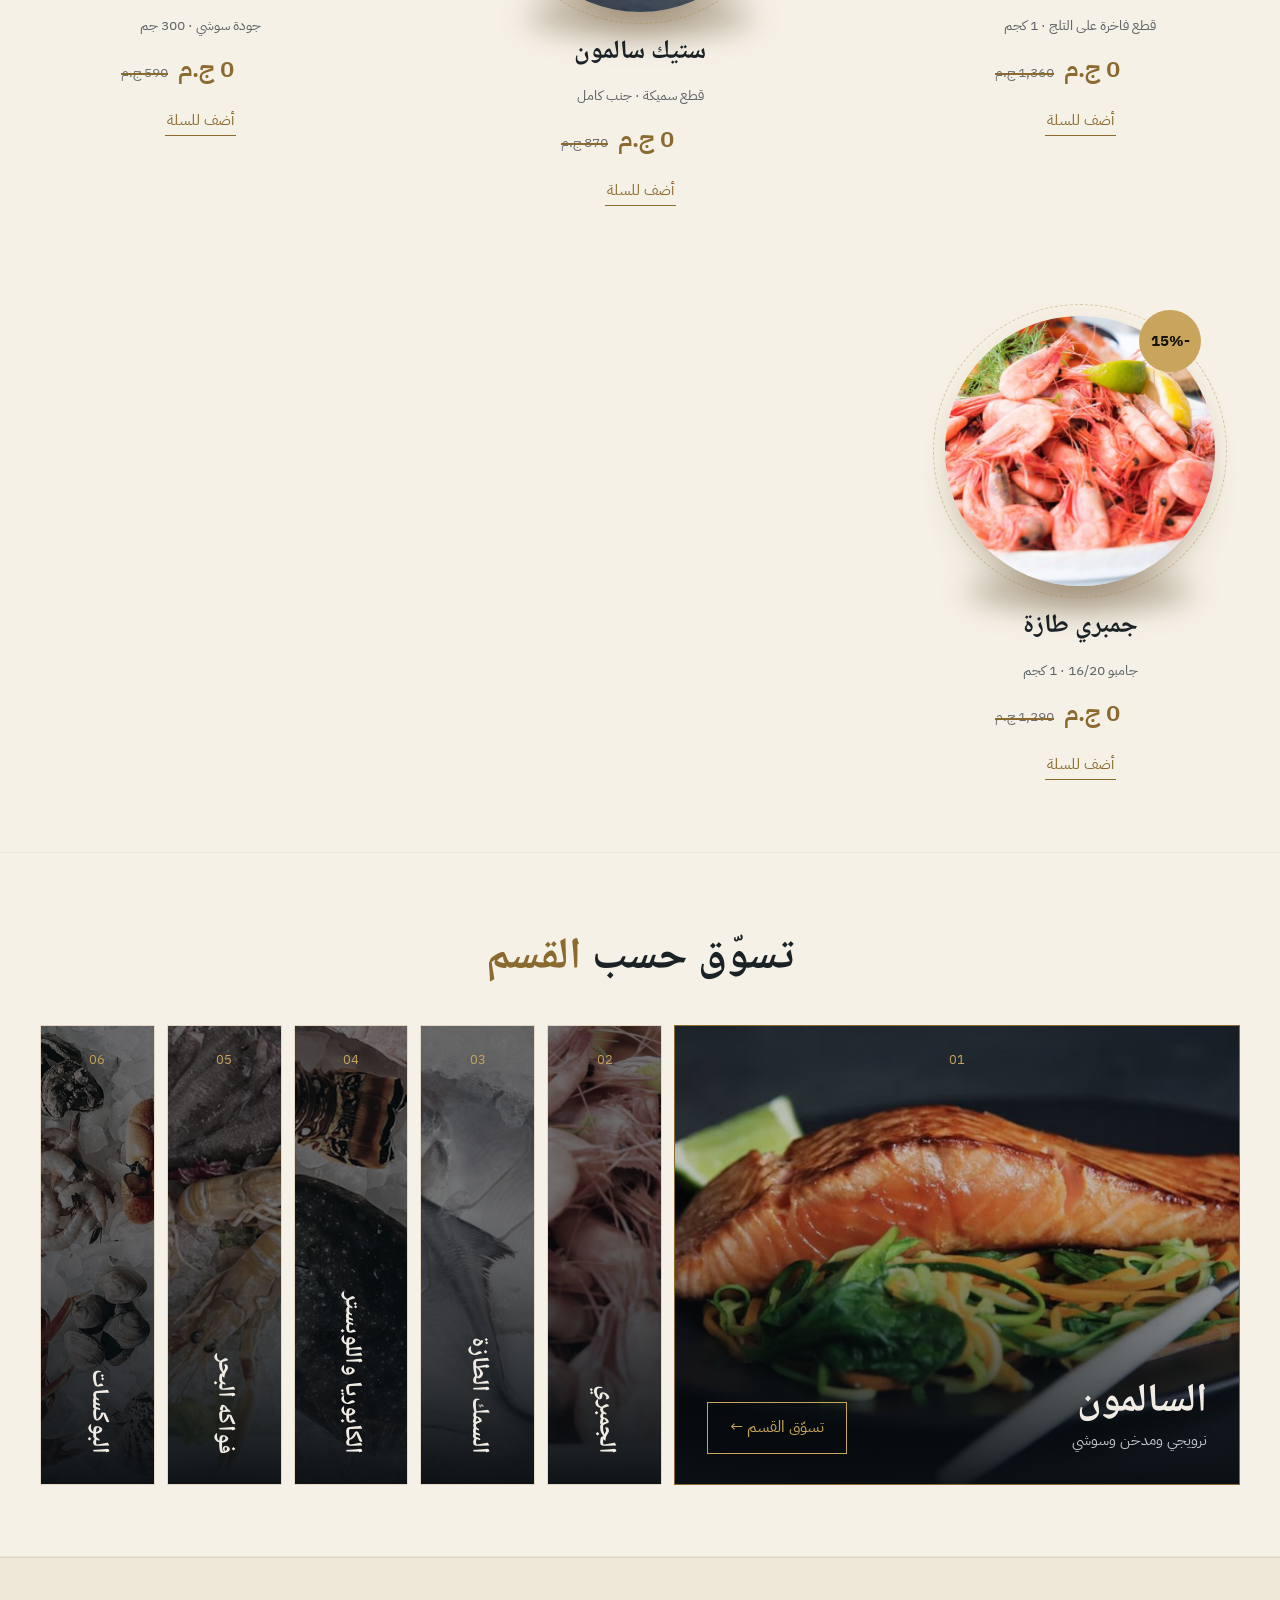
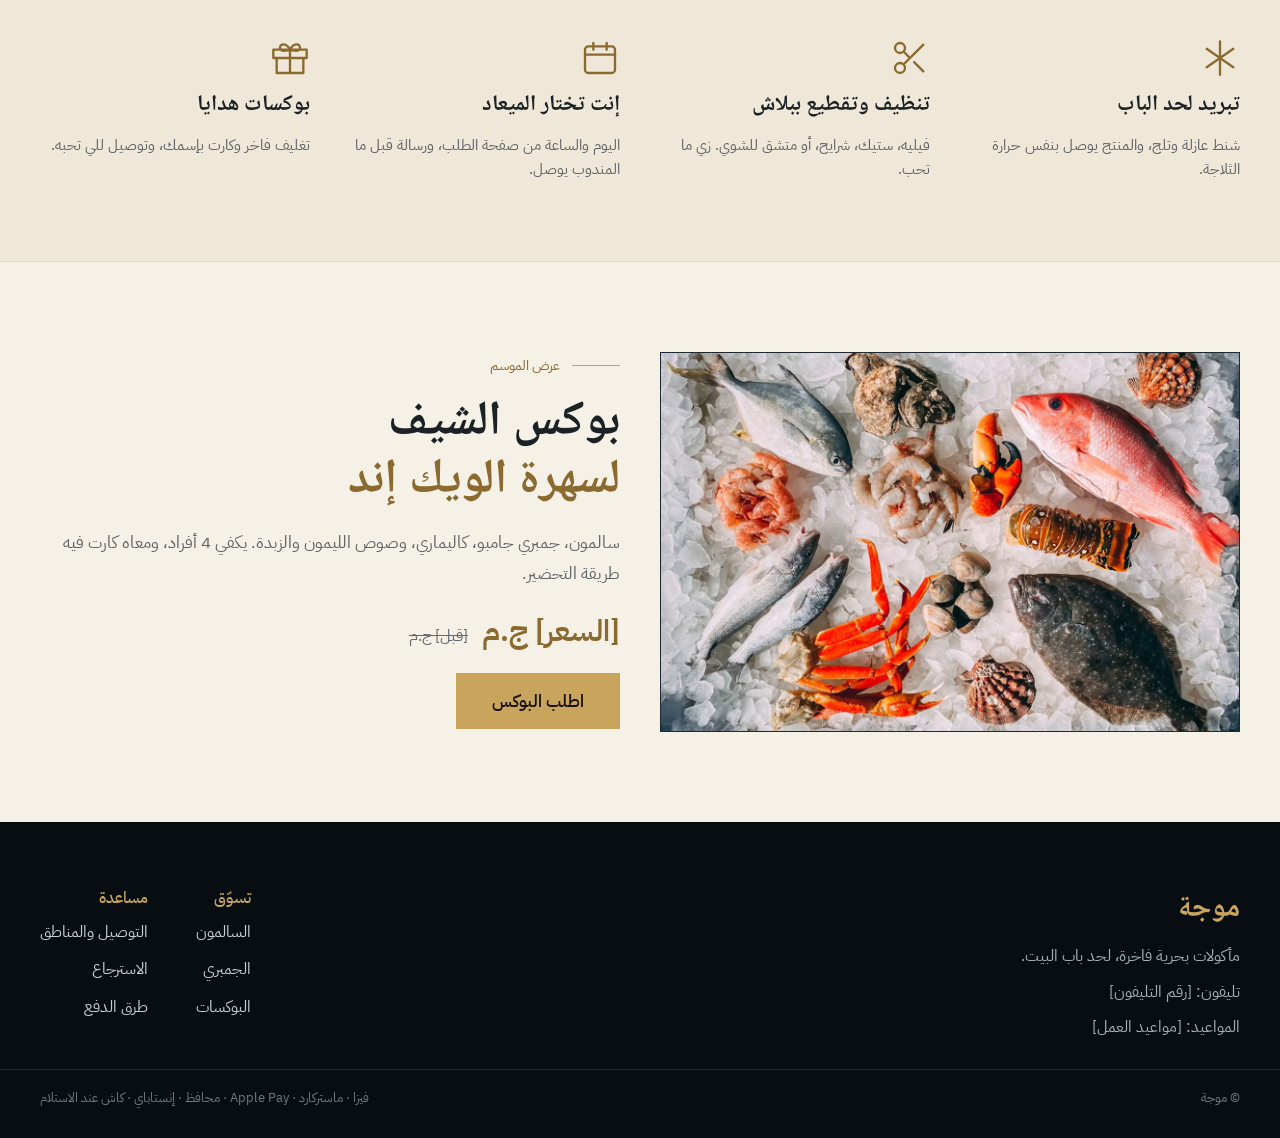
==== commit 8ff0d510: "أول الصفحة بحجم الشاشة، الأقسام تحتها بلون فاتح، وإصلاح السكرول العرضي في السلة على الموبايل Co-Auth" ====
--- a/index.html
+++ b/index.html
@@ -7,7 +7,7 @@
 <title>موجة | مأكولات بحرية فاخرة</title>
 <meta name="description" content="سالمون وجمبري وسمك طازة، متنظف ومتقطع على طلبك، ويوصلك متبرد.">
 <link href="https://fonts.googleapis.com/css2?family=Noto+Naskh+Arabic:wght@500;700&family=IBM+Plex+Sans+Arabic:wght@300;400;500;600&display=swap" rel="stylesheet">
-<link rel="stylesheet" href="styles.css?v=88728">
+<link rel="stylesheet" href="styles.css?v=89500">
 </head>
 <body>
 <div dir="rtl" style="width:100%;background:#0b1116;color:#f1ece3;font-family:'IBM Plex Sans Arabic',sans-serif;font-size:16px;line-height:1.6">
@@ -29,9 +29,9 @@
 </div></div>
 
 </section>
-<section class="stats" style="border-block:1px solid #1d2830;background:#0d151a"><div style="max-width:1320px;margin:0 auto;display:flex;flex-wrap:wrap"><div class="rv" style="flex:1 1 200px;display:flex;align-items:center;gap:14px;padding:22px 28px;border-inline-start:1px solid #1d2830"><strong style="font-size:30px;color:#c9a45c;font-weight:500;white-space:nowrap">120+</strong><span style="font-size:14px;color:#a8b0b5;line-height:1.4">صنف فاخر<br>يومياً</span></div><div class="rv" style="flex:1 1 200px;display:flex;align-items:center;gap:14px;padding:22px 28px;border-inline-start:1px solid #1d2830"><strong style="font-size:30px;color:#c9a45c;font-weight:500;white-space:nowrap">−18°</strong><span style="font-size:14px;color:#a8b0b5;line-height:1.4">سلسلة تبريد<br>متصلة</span></div><div class="rv" style="flex:1 1 200px;display:flex;align-items:center;gap:14px;padding:22px 28px;border-inline-start:1px solid #1d2830"><strong style="font-size:30px;color:#c9a45c;font-weight:500;white-space:nowrap">24 س</strong><span style="font-size:14px;color:#a8b0b5;line-height:1.4">من الصيد<br>لحد الباب</span></div><div class="rv" style="flex:1 1 200px;display:flex;align-items:center;gap:14px;padding:22px 28px;border-inline-start:1px solid #1d2830"><strong style="font-size:30px;color:#c9a45c;font-weight:500;white-space:nowrap">100%</strong><span style="font-size:14px;color:#a8b0b5;line-height:1.4">ضمان الجودة<br>أو الاسترجاع</span></div></div></section>
+<section class="stats lt" style="border-block:1px solid #1d2830;background:#0d151a"><div style="max-width:1320px;margin:0 auto;display:flex;flex-wrap:wrap"><div class="rv" style="flex:1 1 200px;display:flex;align-items:center;gap:14px;padding:22px 28px;border-inline-start:1px solid #1d2830"><strong style="font-size:30px;color:#c9a45c;font-weight:500;white-space:nowrap">120+</strong><span style="font-size:14px;color:#a8b0b5;line-height:1.4">صنف فاخر<br>يومياً</span></div><div class="rv" style="flex:1 1 200px;display:flex;align-items:center;gap:14px;padding:22px 28px;border-inline-start:1px solid #1d2830"><strong style="font-size:30px;color:#c9a45c;font-weight:500;white-space:nowrap">−18°</strong><span style="font-size:14px;color:#a8b0b5;line-height:1.4">سلسلة تبريد<br>متصلة</span></div><div class="rv" style="flex:1 1 200px;display:flex;align-items:center;gap:14px;padding:22px 28px;border-inline-start:1px solid #1d2830"><strong style="font-size:30px;color:#c9a45c;font-weight:500;white-space:nowrap">24 س</strong><span style="font-size:14px;color:#a8b0b5;line-height:1.4">من الصيد<br>لحد الباب</span></div><div class="rv" style="flex:1 1 200px;display:flex;align-items:center;gap:14px;padding:22px 28px;border-inline-start:1px solid #1d2830"><strong style="font-size:30px;color:#c9a45c;font-weight:500;white-space:nowrap">100%</strong><span style="font-size:14px;color:#a8b0b5;line-height:1.4">ضمان الجودة<br>أو الاسترجاع</span></div></div></section>
 
-<section class="bs" style="max-width:1320px;margin:0 auto;padding:96px 40px 72px">
+<section class="bs lt" style="max-width:1320px;margin:0 auto;padding:96px 40px 72px">
 <div class="rv" style="display:flex;justify-content:space-between;align-items:end;gap:20px;flex-wrap:wrap;margin-bottom:56px">
 <div><span style="display:flex;align-items:center;gap:12px;color:#c9a45c;font-size:14px"><i style="width:48px;height:1px;background:#c9a45c;display:block"></i>تشكيلة موجة المختارة</span><h2 style="margin:10px 0 0;font-family:'Noto Naskh Arabic',serif;font-size:48px;font-weight:700;line-height:1.2">الأكثر <span style="color:#c9a45c">طلباً</span> هذا الأسبوع</h2><span style="font-size:12px;color:#6f7b82">الأسعار أمثلة للعرض</span></div>
 <a href="products.html" class="btn-ghost" style="border:1px solid #3a3424;color:#c8cfd3;height:46px;padding:0 22px;display:inline-flex;align-items:center;font-size:14px">عرض كل المنتجات ←</a></div>
@@ -59,19 +59,19 @@
 </section>
 <template id="lemon"><svg width="44" height="44" viewBox="-24 -24 48 48" aria-hidden="true"><circle r="22" fill="#f2c62f"/><circle r="17" fill="#fbe27a"/><line x1="0" y1="0" x2="15.0" y2="0.0" stroke="#fff7d1" stroke-width="2"/><line x1="0" y1="0" x2="10.6" y2="10.6" stroke="#fff7d1" stroke-width="2"/><line x1="0" y1="0" x2="0.0" y2="15.0" stroke="#fff7d1" stroke-width="2"/><line x1="0" y1="0" x2="-10.6" y2="10.6" stroke="#fff7d1" stroke-width="2"/><line x1="0" y1="0" x2="-15.0" y2="0.0" stroke="#fff7d1" stroke-width="2"/><line x1="0" y1="0" x2="-10.6" y2="-10.6" stroke="#fff7d1" stroke-width="2"/><line x1="0" y1="0" x2="-0.0" y2="-15.0" stroke="#fff7d1" stroke-width="2"/><line x1="0" y1="0" x2="10.6" y2="-10.6" stroke="#fff7d1" stroke-width="2"/></svg></template>
 
-<section class="cats" style="max-width:1320px;margin:0 auto;padding:72px 40px">
+<section class="cats lt" style="max-width:1320px;margin:0 auto;padding:72px 40px">
 <h2 class="rv" style="margin:0 0 30px;font-family:'Noto Naskh Arabic',serif;font-size:44px;font-weight:700;text-align:center">تسوّق حسب <span style="color:#c9a45c">القسم</span></h2>
 <div class="acc rv"><a href="products.html#salmon" class="acc-item on"><img src="images/c-salmon.jpg" alt="" loading="lazy"><span class="acc-shade"></span><span class="acc-num">01</span><strong class="acc-v">السالمون</strong><span class="acc-info"><span><strong>السالمون</strong><small>نرويجي ومدخن وسوشي</small></span><em>تسوّق القسم ←</em></span></a><a href="products.html#shrimp" class="acc-item"><img src="images/c-shrimp.jpg" alt="" loading="lazy"><span class="acc-shade"></span><span class="acc-num">02</span><strong class="acc-v">الجمبري</strong><span class="acc-info"><span><strong>الجمبري</strong><small>جامبو وبلدي ومقشر</small></span><em>تسوّق القسم ←</em></span></a><a href="products.html#fish" class="acc-item"><img src="images/c-fish.jpg" alt="" loading="lazy"><span class="acc-shade"></span><span class="acc-num">03</span><strong class="acc-v">السمك الطازة</strong><span class="acc-info"><span><strong>السمك الطازة</strong><small>دنيس وقاروص وبوري</small></span><em>تسوّق القسم ←</em></span></a><a href="products.html#crab" class="acc-item"><img src="images/c-crab.jpg" alt="" loading="lazy"><span class="acc-shade"></span><span class="acc-num">04</span><strong class="acc-v">الكابوريا واللوبستر</strong><span class="acc-info"><span><strong>الكابوريا واللوبستر</strong><small>أرجل كابوريا وذيل لوبستر</small></span><em>تسوّق القسم ←</em></span></a><a href="products.html#shell" class="acc-item"><img src="images/c-shell.jpg" alt="" loading="lazy"><span class="acc-shade"></span><span class="acc-num">05</span><strong class="acc-v">فواكه البحر</strong><span class="acc-info"><span><strong>فواكه البحر</strong><small>جمبري بحري وأصداف وكاليماري</small></span><em>تسوّق القسم ←</em></span></a><a href="products.html#boxes" class="acc-item"><img src="images/gift.jpg" alt="" loading="lazy"><span class="acc-shade"></span><span class="acc-num">06</span><strong class="acc-v">البوكسات</strong><span class="acc-info"><span><strong>البوكسات</strong><small>تشكيلات جاهزة وهدايا</small></span><em>تسوّق القسم ←</em></span></a></div>
 </section>
 
-<section class="why" style="background:#0d151a;border-block:1px solid #1d2830"><div style="max-width:1320px;margin:0 auto;padding:80px 40px;display:grid;grid-template-columns:repeat(auto-fit,minmax(240px,1fr));gap:40px">
+<section class="why lt" style="background:#0d151a;border-block:1px solid #1d2830"><div style="max-width:1320px;margin:0 auto;padding:80px 40px;display:grid;grid-template-columns:repeat(auto-fit,minmax(240px,1fr));gap:40px">
 <div class="rv" style="display:flex;flex-direction:column;gap:10px"><svg width="40" height="40" viewBox="0 0 24 24" fill="none" stroke="#c9a45c" stroke-width="1.4" stroke-linecap="round" stroke-linejoin="round" aria-hidden="true"><path d="M12 2v20M4 6.5l16 11M20 6.5l-16 11"/></svg><strong style="font-family:'Noto Naskh Arabic',serif;font-size:22px">تبريد لحد الباب</strong><span style="color:#a8b0b5;font-size:15px">شنط عازلة وتلج، والمنتج يوصل بنفس حرارة الثلاجة.</span></div>
 <div class="rv" style="display:flex;flex-direction:column;gap:10px"><svg width="40" height="40" viewBox="0 0 24 24" fill="none" stroke="#c9a45c" stroke-width="1.4" stroke-linecap="round" stroke-linejoin="round" aria-hidden="true"><circle cx="6" cy="6" r="3"/><circle cx="6" cy="18" r="3"/><path d="M20 4L8.1 15.9M14.5 14.5L20 20M8.1 8.1L12 12"/></svg><strong style="font-family:'Noto Naskh Arabic',serif;font-size:22px">تنظيف وتقطيع ببلاش</strong><span style="color:#a8b0b5;font-size:15px">فيليه، ستيك، شرايح، أو متشق للشوي. زي ما تحب.</span></div>
 <div class="rv" style="display:flex;flex-direction:column;gap:10px"><svg width="40" height="40" viewBox="0 0 24 24" fill="none" stroke="#c9a45c" stroke-width="1.4" stroke-linecap="round" stroke-linejoin="round" aria-hidden="true"><rect x="3" y="5" width="18" height="16" rx="2"/><path d="M3 10h18M8 3v4M16 3v4"/></svg><strong style="font-family:'Noto Naskh Arabic',serif;font-size:22px">إنت تختار الميعاد</strong><span style="color:#a8b0b5;font-size:15px">اليوم والساعة من صفحة الطلب، ورسالة قبل ما المندوب يوصل.</span></div>
 <div class="rv" style="display:flex;flex-direction:column;gap:10px"><svg width="40" height="40" viewBox="0 0 24 24" fill="none" stroke="#c9a45c" stroke-width="1.4" stroke-linecap="round" stroke-linejoin="round" aria-hidden="true"><path d="M20 12v9H4v-9M2 7h20v5H2zM12 21V7M12 7C10 3 6 3 6 6s6 1 6 1 6 2 6-1-4-3-6 1"/></svg><strong style="font-family:'Noto Naskh Arabic',serif;font-size:22px">بوكسات هدايا</strong><span style="color:#a8b0b5;font-size:15px">تغليف فاخر وكارت بإسمك، وتوصيل للي تحبه.</span></div>
 </div></section>
 
-<section class="bundle" style="max-width:1320px;margin:0 auto;padding:90px 40px;display:flex;flex-wrap:wrap;gap:40px;align-items:center">
+<section class="bundle lt" style="max-width:1320px;margin:0 auto;padding:90px 40px;display:flex;flex-wrap:wrap;gap:40px;align-items:center">
 <div class="rv" style="flex:1 1 460px;height:380px;overflow:hidden;border:1px solid #1d2830"><img src="images/gift.jpg" alt="تشكيلة مأكولات بحرية طازة على التلج: سمك وجمبري وكابوريا ولوبستر وأصداف" style="width:100%;height:100%;object-fit:cover;display:block"></div>
 <div class="rv" style="flex:1 1 460px;display:flex;flex-direction:column;gap:18px">
 <span style="display:flex;align-items:center;gap:12px;color:#c9a45c;font-size:14px"><i style="width:48px;height:1px;background:#c9a45c;display:block"></i>عرض الموسم</span>
@@ -88,6 +88,6 @@
 </div><div style="max-width:1320px;margin:0 auto;padding:18px 40px 30px;border-top:1px solid #1d2830;display:flex;justify-content:space-between;flex-wrap:wrap;gap:12px;font-size:13px;color:#6f7b82"><span>© موجة</span><span>فيزا · ماستركارد · Apple Pay · محافظ · إنستاباي · كاش عند الاستلام</span></div></footer>
 </div>
 <div class="mbar"><a href="products.html" class="mbar-wa"><svg width="20" height="20" viewBox="0 0 24 24" fill="none" stroke="currentColor" stroke-width="2" aria-hidden="true"><rect x="3" y="3" width="7" height="7"/><rect x="14" y="3" width="7" height="7"/><rect x="3" y="14" width="7" height="7"/><rect x="14" y="14" width="7" height="7"/></svg>المنتجات</a><a href="cart.html" class="mbar-cart" data-cart="m"><svg width="20" height="20" viewBox="0 0 24 24" fill="none" stroke="currentColor" stroke-width="2" aria-hidden="true"><path d="M3 4h2l2.4 11h11L21 7H6.2"/><circle cx="9" cy="20" r="1.4"/><circle cx="17" cy="20" r="1.4"/></svg>السلة <b class="cart-count">0</b></a></div>
-<script src="main.js?v=88728"></script>
+<script src="main.js?v=89500"></script>
 </body>
 </html>
--- a/styles.css
+++ b/styles.css
@@ -52,12 +52,12 @@
   body.menu-open .menu-btn span:nth-child(1){transform:translateY(6.5px) rotate(45deg)}
   body.menu-open .menu-btn span:nth-child(2){opacity:0}
   body.menu-open .menu-btn span:nth-child(3){transform:translateY(-6.5px) rotate(-45deg)}
-  .main-nav{position:fixed!important;inset:0;z-index:40;background:rgba(8,13,17,.97);flex-direction:column!important;justify-content:center;align-items:center;gap:28px!important;font-size:24px!important;font-family:'Noto Naskh Arabic',serif;flex-wrap:nowrap!important;transform:translateX(100%);visibility:hidden;transition:transform .5s cubic-bezier(.16,1,.3,1),visibility .5s}
+  .main-nav{position:fixed!important;inset:0;z-index:40;background:rgba(8,13,17,.97);flex-direction:column!important;justify-content:center;align-items:center;gap:28px!important;font-size:24px!important;font-family:'Noto Naskh Arabic',serif;flex-wrap:nowrap!important;display:none!important}
   body.menu-open{overflow:hidden}
-  body.menu-open .main-nav{transform:none;visibility:visible}
-  .main-nav a{opacity:0;transform:translateY(14px);transition:opacity .4s,transform .4s}
-  body.menu-open .main-nav a{opacity:1;transform:none}
-  body.menu-open .main-nav a:nth-child(2){transition-delay:.05s}body.menu-open .main-nav a:nth-child(3){transition-delay:.1s}body.menu-open .main-nav a:nth-child(4){transition-delay:.15s}body.menu-open .main-nav a:nth-child(5){transition-delay:.2s}body.menu-open .main-nav a:nth-child(6){transition-delay:.25s}
+  body.menu-open .main-nav{display:flex!important;animation:navin .45s cubic-bezier(.16,1,.3,1) both}
+  @keyframes navin{from{opacity:0;transform:translateX(40px)}to{opacity:1;transform:none}}
+  body.menu-open .main-nav a{animation:navin .5s cubic-bezier(.16,1,.3,1) both}
+  body.menu-open .main-nav a:nth-child(2){animation-delay:.05s}body.menu-open .main-nav a:nth-child(3){animation-delay:.1s}body.menu-open .main-nav a:nth-child(4){animation-delay:.15s}body.menu-open .main-nav a:nth-child(5){animation-delay:.2s}body.menu-open .main-nav a:nth-child(6){animation-delay:.25s}
 
   .hero{min-height:0!important;display:flex;flex-direction:column;overflow:visible!important}
   .hero .site-header{order:1}
@@ -152,3 +152,43 @@
   .acc-info small{font-size:13px}
   .acc-info em{padding:9px 16px;font-size:14px}
 }
+
+/* ---------- أول الصفحة بحجم الشاشة (كمبيوتر) ---------- */
+@media (min-width:761px){
+  .hero{min-height:100vh!important;display:flex;flex-direction:column}
+  .hero .float{width:100%!important}
+  .hero-shade{background:linear-gradient(270deg,rgba(11,17,22,.96) 0,rgba(11,17,22,.82) 32%,rgba(11,17,22,.25) 62%,rgba(11,17,22,.1) 100%)!important}
+  .hero-shade::after{content:"";position:absolute;inset:auto 0 0 0;height:180px;background:linear-gradient(0deg,rgba(11,17,22,.7),rgba(11,17,22,0))}
+  .hero-body{flex:1;align-items:center;width:100%}
+  .hero .site-header{width:100%}
+}
+
+/* ---------- الأقسام اللي تحت أول الصفحة: لون فاتح ---------- */
+.lt{--lt-bg:#f6f1e7;--lt-card:#fffaf2;--lt-line:#e4d8c4;--lt-ink:#1b2226;--lt-mute:#5c6266;--lt-gold:#8a6a2f;background:var(--lt-bg)!important;color:var(--lt-ink)}
+section.lt{border-color:var(--lt-line)!important}
+.stats.lt,.why.lt{background:#efe7d8!important}
+.lt [style*="color:#f1ece3"]{color:var(--lt-ink)!important}
+.lt [style*="color:#a8b0b5"],.lt [style*="color:#c3cace"],.lt [style*="color:#8a949a"],.lt [style*="color:#c8cfd3"]{color:var(--lt-mute)!important}
+.lt [style*="color:#6f7b82"]{color:#6b6f72!important}
+.lt [style*="color:#c9a45c"]{color:var(--lt-gold)!important}
+.lt [style*="border:1px solid #1d2830"],.lt [style*="border:1px solid #3a3424"],.lt [style*="border-inline-start:1px solid #1d2830"]{border-color:var(--lt-line)!important}
+.lt [style*="background:#0f171d"],.lt [style*="background:#0d151a"]{background:var(--lt-card)!important}
+.lt .btn-gold[style*="color:#16110a"],.lt [style*="background:#c9a45c"][style*="color:#16110a"]{color:#16110a!important}
+.lt .btn-ghost{color:var(--lt-ink)!important;border-color:#cdbb9c!important}
+.lt .btn-ghost:hover{color:#16110a!important}
+.lt .stats .rv,.stats.lt .rv{border-color:var(--lt-line)!important}
+.lt svg[stroke="#c9a45c"]{stroke:var(--lt-gold)}
+/* الأطباق على الفاتح */
+.lt .pl img{box-shadow:0 26px 40px -20px rgba(70,45,10,.45)!important}
+.lt .pl .shadow{background:rgba(70,45,10,.28)!important}
+.lt .pl .ring{border-color:#b8975a!important}
+.lt .pl > div:first-child > span:nth-child(2){background:radial-gradient(circle,rgba(201,164,92,.28),rgba(201,164,92,0) 65%)!important}
+.lt .old::after{background:var(--lt-gold)}
+.lt .add{color:var(--lt-gold)!important;border-color:var(--lt-gold)!important}
+/* الشرائح بتفضل غامقة لأنها صور */
+.lt .acc-item{border-color:var(--lt-line)}
+.lt .acc-item.on{border-color:var(--lt-gold)}
+/* الفاصل بين الفاتح والفوتر */
+.site-footer{border-top:0!important}
+/* الأقسام اللي عرضها محدود: الخلفية الفاتحة تكمّل لحد حرف الشاشة */
+.bs.lt,.cats.lt,.bundle.lt{box-shadow:0 0 0 100vmax var(--lt-bg);clip-path:inset(0 -100vmax)}
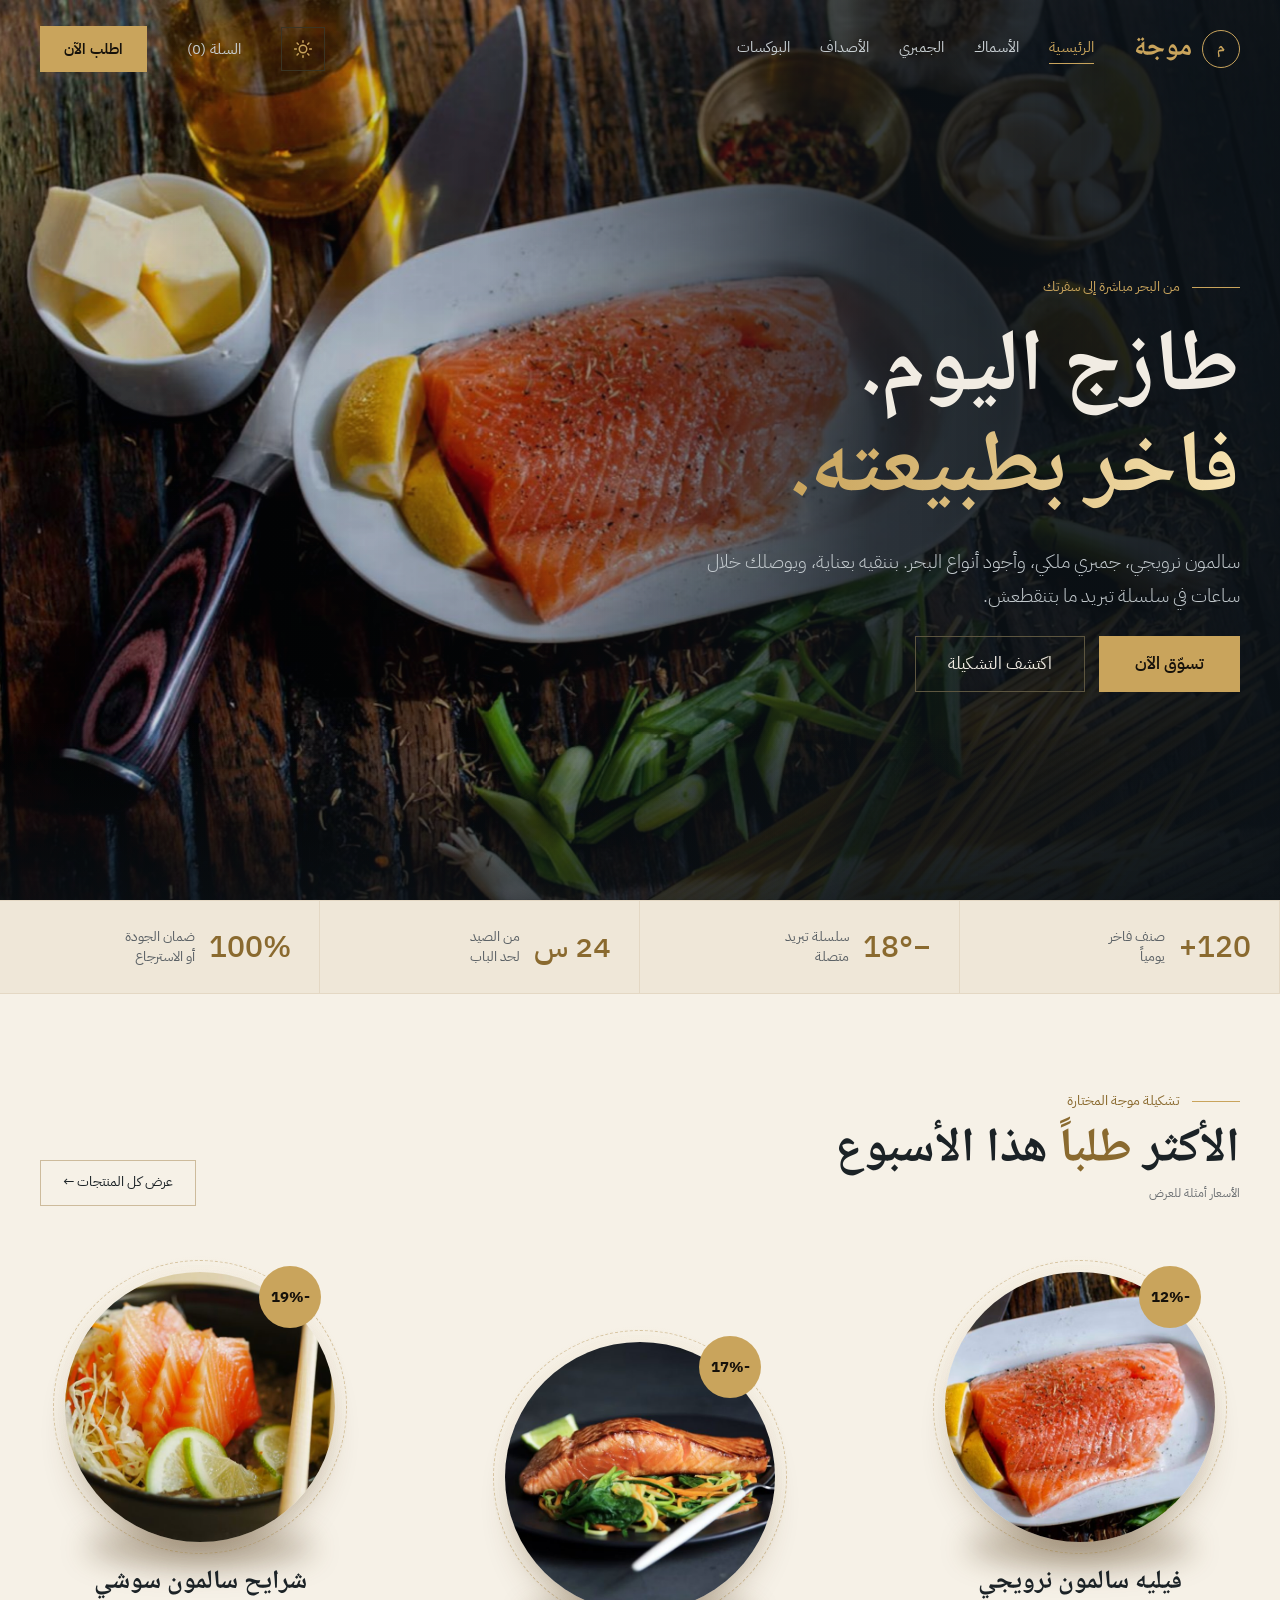
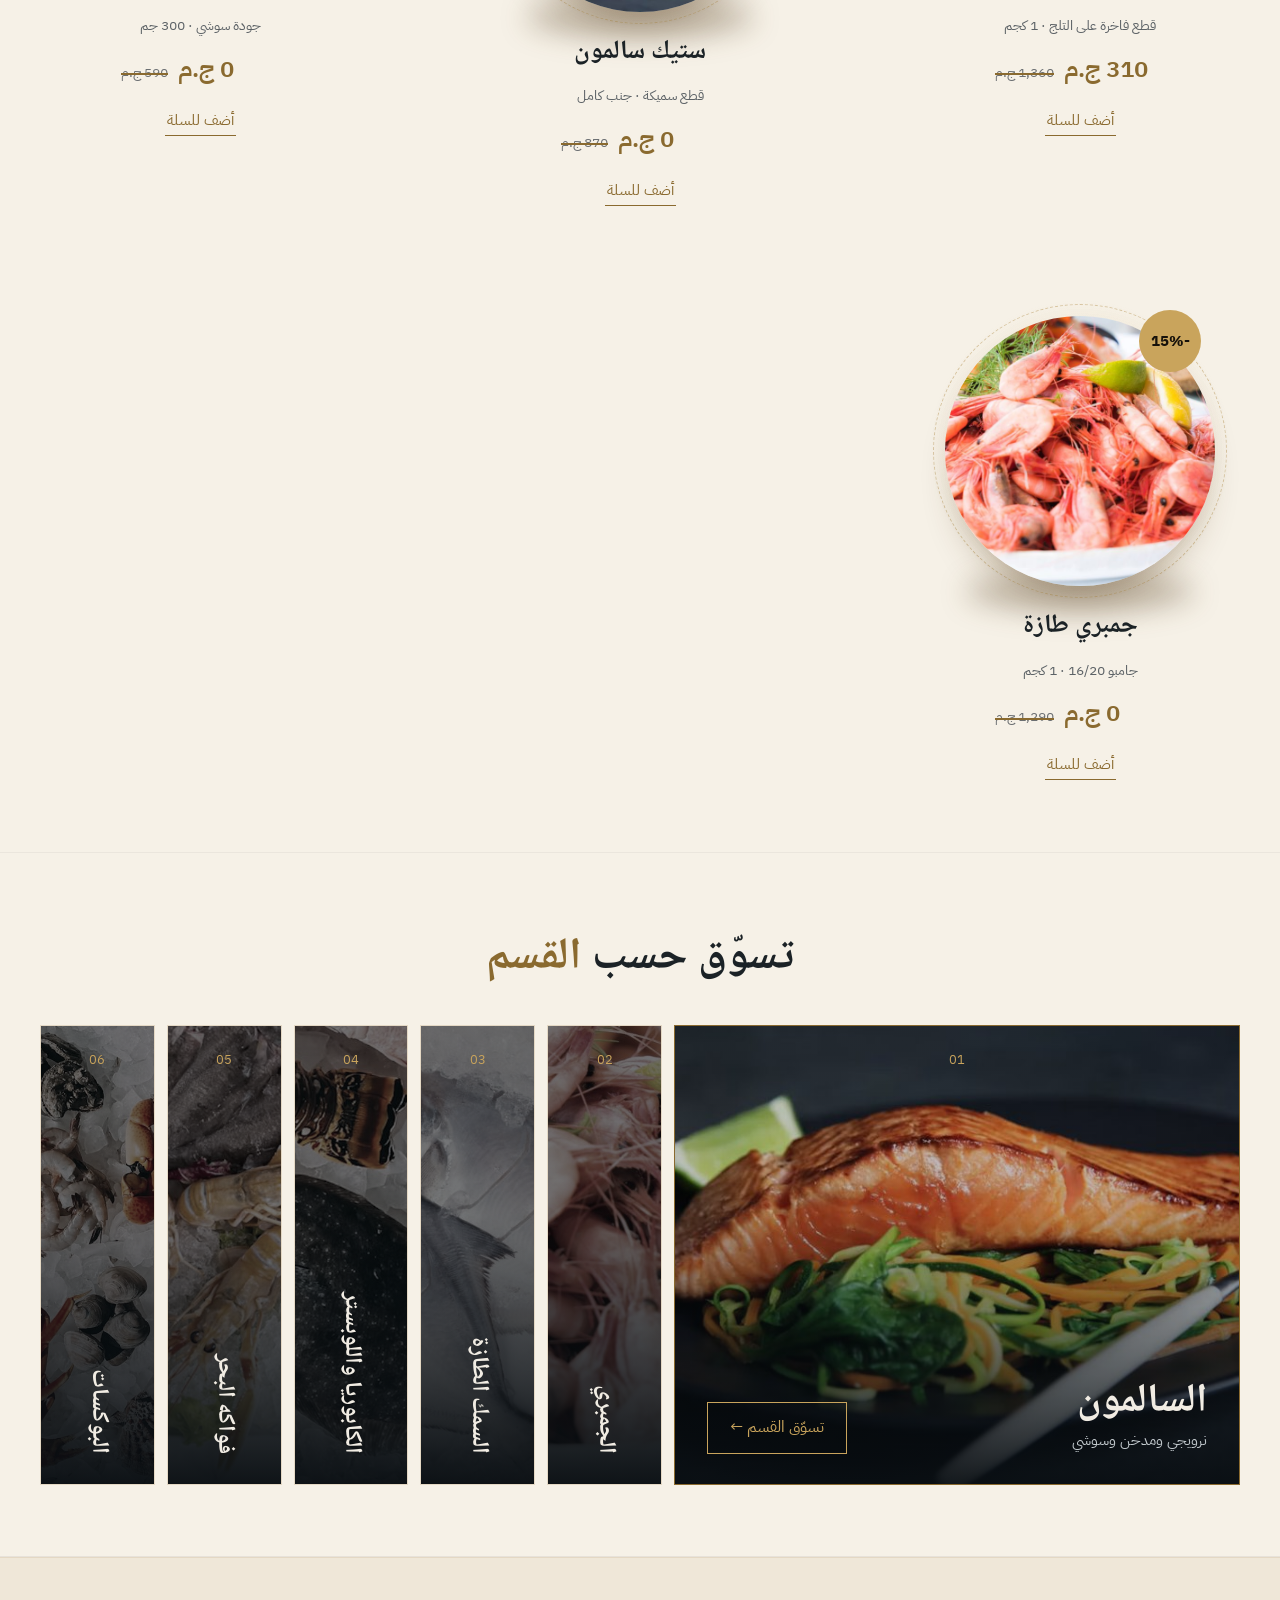
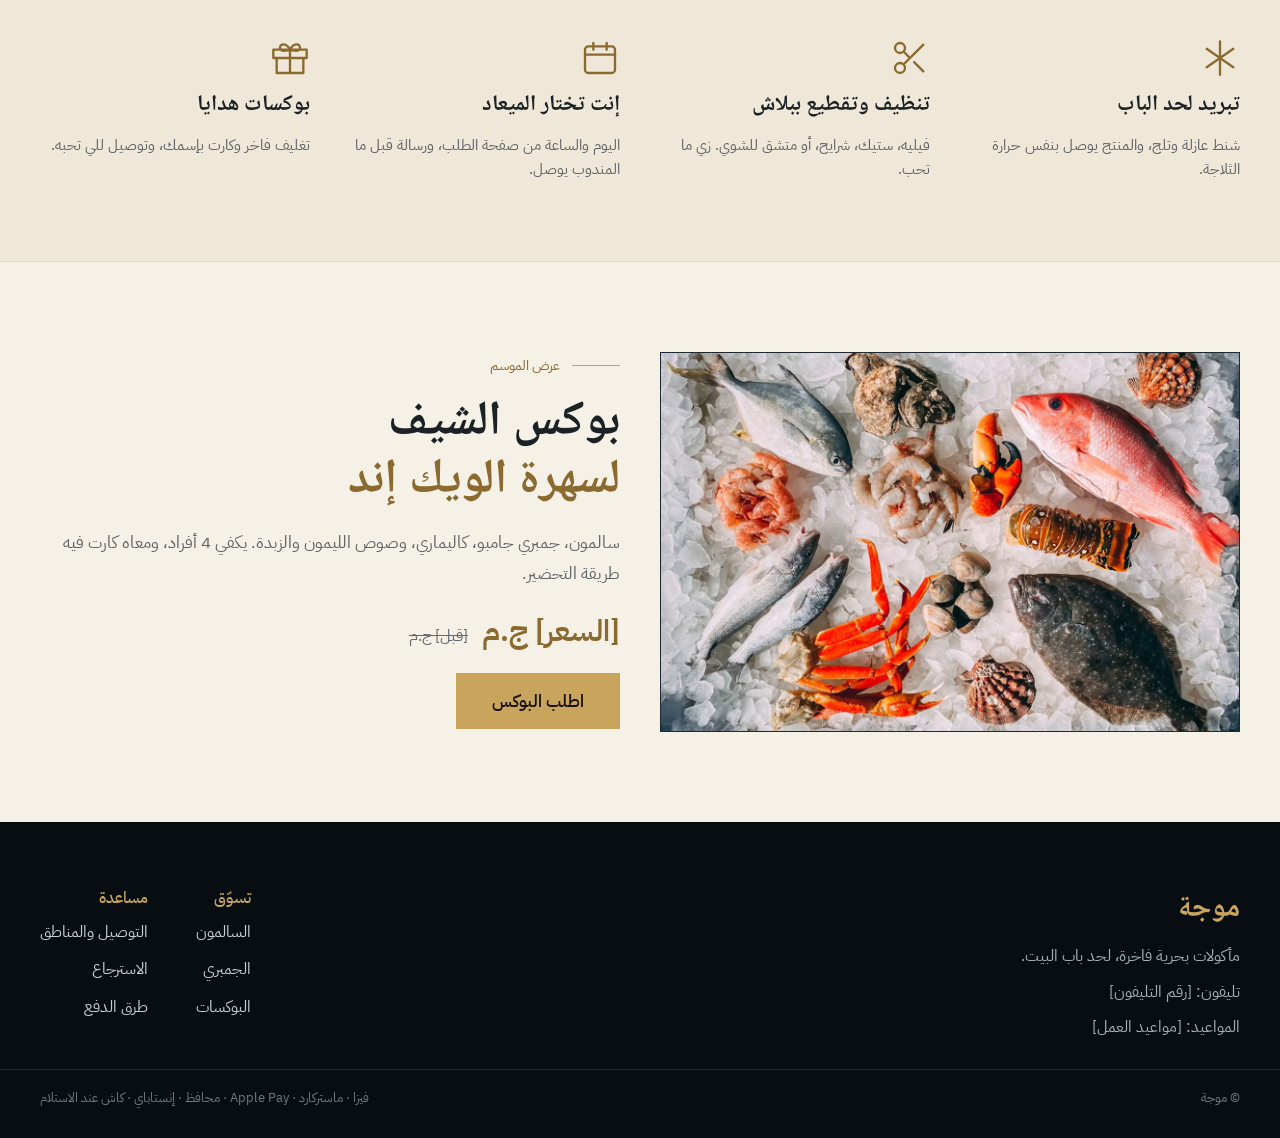
==== commit 5e67ac8a: "وضعين للموقع: فاتح وغامق، بزرار في القايمة اللي فوق Co-Authored-By: Claude Opus 5.5 <noreply@anthrop" ====
--- a/index.html
+++ b/index.html
@@ -4,10 +4,11 @@
 <meta charset="utf-8">
 <meta name="viewport" content="width=device-width,initial-scale=1,viewport-fit=cover">
 <meta name="theme-color" content="#0b1116">
+<script>(function(){var t='light';try{t=localStorage.getItem('mw_theme')||'light'}catch(e){}document.documentElement.setAttribute('data-theme',t)})()</script>
 <title>موجة | مأكولات بحرية فاخرة</title>
 <meta name="description" content="سالمون وجمبري وسمك طازة، متنظف ومتقطع على طلبك، ويوصلك متبرد.">
 <link href="https://fonts.googleapis.com/css2?family=Noto+Naskh+Arabic:wght@500;700&family=IBM+Plex+Sans+Arabic:wght@300;400;500;600&display=swap" rel="stylesheet">
-<link rel="stylesheet" href="styles.css?v=89500">
+<link rel="stylesheet" href="styles.css?v=96829">
 </head>
 <body>
 <div dir="rtl" style="width:100%;background:#0b1116;color:#f1ece3;font-family:'IBM Plex Sans Arabic',sans-serif;font-size:16px;line-height:1.6">
@@ -18,7 +19,7 @@
 <header class="site-header hd" style="position:relative;max-width:1320px;margin:0 auto;padding:26px 40px;display:flex;align-items:center;gap:40px;flex-wrap:wrap">
 <a href="index.html" style="display:flex;align-items:center;gap:10px;font-family:'Noto Naskh Arabic',serif;font-size:28px;font-weight:700;color:#c9a45c"><span style="width:38px;height:38px;border:1px solid #c9a45c;border-radius:50%;display:grid;place-items:center;font-size:16px">م</span>موجة</a>
 <button type="button" class="menu-btn" aria-label="القايمة" aria-expanded="false"><span></span><span></span><span></span></button><nav class="main-nav" style="display:flex;gap:30px;font-size:15px;flex:1;flex-wrap:wrap"><a href="index.html" style="color:#c9a45c;border-bottom:1px solid #c9a45c;padding-bottom:4px">الرئيسية</a><a href="products.html#fish" class="nl" style="color:#c8cfd3">الأسماك</a><a href="products.html#shrimp" class="nl" style="color:#c8cfd3">الجمبري</a><a href="products.html#shell" class="nl" style="color:#c8cfd3">الأصداف</a><a href="products.html#boxes" class="nl" style="color:#c8cfd3">البوكسات</a></nav>
-<a href="cart.html" data-cart="1" class="cartlink" style="color:#c8cfd3;font-size:15px;display:inline-block">السلة (<span class="cart-count">0</span>)</a><a href="products.html" class="btn-gold hdr-cta" style="background:#c9a45c;color:#16110a;height:46px;padding:0 24px;display:inline-flex;align-items:center;font-weight:600;font-size:15px">اطلب الآن</a>
+<button type="button" class="theme-btn" aria-label="تغيير الوضع: فاتح أو غامق" title="فاتح / غامق"><svg class="sun" width="20" height="20" viewBox="0 0 24 24" fill="none" stroke="currentColor" stroke-width="1.8" stroke-linecap="round" aria-hidden="true"><circle cx="12" cy="12" r="4.5"/><path d="M12 2v2M12 20v2M4.9 4.9l1.4 1.4M17.7 17.7l1.4 1.4M2 12h2M20 12h2M4.9 19.1l1.4-1.4M17.7 6.3l1.4-1.4"/></svg><svg class="moon" width="20" height="20" viewBox="0 0 24 24" fill="none" stroke="currentColor" stroke-width="1.8" stroke-linecap="round" stroke-linejoin="round" aria-hidden="true"><path d="M20 14.5A8.5 8.5 0 1 1 9.5 4a7 7 0 0 0 10.5 10.5z"/></svg></button><a href="cart.html" data-cart="1" class="cartlink" style="color:#c8cfd3;font-size:15px;display:inline-block">السلة (<span class="cart-count">0</span>)</a><a href="products.html" class="btn-gold hdr-cta" style="background:#c9a45c;color:#16110a;height:46px;padding:0 24px;display:inline-flex;align-items:center;font-weight:600;font-size:15px">اطلب الآن</a>
 </header>
 <div class="hero-body" style="position:relative;max-width:1320px;margin:0 auto;padding:90px 40px 120px;display:flex">
 <div class="hin" style="max-width:560px;display:flex;flex-direction:column;gap:22px">
@@ -88,6 +89,6 @@
 </div><div style="max-width:1320px;margin:0 auto;padding:18px 40px 30px;border-top:1px solid #1d2830;display:flex;justify-content:space-between;flex-wrap:wrap;gap:12px;font-size:13px;color:#6f7b82"><span>© موجة</span><span>فيزا · ماستركارد · Apple Pay · محافظ · إنستاباي · كاش عند الاستلام</span></div></footer>
 </div>
 <div class="mbar"><a href="products.html" class="mbar-wa"><svg width="20" height="20" viewBox="0 0 24 24" fill="none" stroke="currentColor" stroke-width="2" aria-hidden="true"><rect x="3" y="3" width="7" height="7"/><rect x="14" y="3" width="7" height="7"/><rect x="3" y="14" width="7" height="7"/><rect x="14" y="14" width="7" height="7"/></svg>المنتجات</a><a href="cart.html" class="mbar-cart" data-cart="m"><svg width="20" height="20" viewBox="0 0 24 24" fill="none" stroke="currentColor" stroke-width="2" aria-hidden="true"><path d="M3 4h2l2.4 11h11L21 7H6.2"/><circle cx="9" cy="20" r="1.4"/><circle cx="17" cy="20" r="1.4"/></svg>السلة <b class="cart-count">0</b></a></div>
-<script src="main.js?v=89500"></script>
+<script src="main.js?v=96829"></script>
 </body>
 </html>
--- a/styles.css
+++ b/styles.css
@@ -164,31 +164,68 @@
 }
 
 /* ---------- الأقسام اللي تحت أول الصفحة: لون فاتح ---------- */
-.lt{--lt-bg:#f6f1e7;--lt-card:#fffaf2;--lt-line:#e4d8c4;--lt-ink:#1b2226;--lt-mute:#5c6266;--lt-gold:#8a6a2f;background:var(--lt-bg)!important;color:var(--lt-ink)}
-section.lt{border-color:var(--lt-line)!important}
-.stats.lt,.why.lt{background:#efe7d8!important}
-.lt [style*="color:#f1ece3"]{color:var(--lt-ink)!important}
-.lt [style*="color:#a8b0b5"],.lt [style*="color:#c3cace"],.lt [style*="color:#8a949a"],.lt [style*="color:#c8cfd3"]{color:var(--lt-mute)!important}
-.lt [style*="color:#6f7b82"]{color:#6b6f72!important}
-.lt [style*="color:#c9a45c"]{color:var(--lt-gold)!important}
-.lt [style*="border:1px solid #1d2830"],.lt [style*="border:1px solid #3a3424"],.lt [style*="border-inline-start:1px solid #1d2830"]{border-color:var(--lt-line)!important}
-.lt [style*="background:#0f171d"],.lt [style*="background:#0d151a"]{background:var(--lt-card)!important}
-.lt .btn-gold[style*="color:#16110a"],.lt [style*="background:#c9a45c"][style*="color:#16110a"]{color:#16110a!important}
-.lt .btn-ghost{color:var(--lt-ink)!important;border-color:#cdbb9c!important}
-.lt .btn-ghost:hover{color:#16110a!important}
-.lt .stats .rv,.stats.lt .rv{border-color:var(--lt-line)!important}
-.lt svg[stroke="#c9a45c"]{stroke:var(--lt-gold)}
+html[data-theme=light] .lt{--lt-bg:#f6f1e7;--lt-card:#fffaf2;--lt-line:#e4d8c4;--lt-ink:#1b2226;--lt-mute:#5c6266;--lt-gold:#8a6a2f;background:var(--lt-bg)!important;color:var(--lt-ink)}
+html[data-theme=light] section.lt{border-color:var(--lt-line)!important}
+html[data-theme=light] .stats.lt,html[data-theme=light] .why.lt{background:#efe7d8!important}
+html[data-theme=light] .lt [style*="color:#f1ece3"]{color:var(--lt-ink)!important}
+html[data-theme=light] .lt [style*="color:#a8b0b5"],html[data-theme=light] .lt [style*="color:#c3cace"],html[data-theme=light] .lt [style*="color:#8a949a"],html[data-theme=light] .lt [style*="color:#c8cfd3"]{color:var(--lt-mute)!important}
+html[data-theme=light] .lt [style*="color:#6f7b82"]{color:#6b6f72!important}
+html[data-theme=light] .lt [style*="color:#c9a45c"]{color:var(--lt-gold)!important}
+html[data-theme=light] .lt [style*="border:1px solid #1d2830"],html[data-theme=light] .lt [style*="border:1px solid #3a3424"],html[data-theme=light] .lt [style*="border-inline-start:1px solid #1d2830"]{border-color:var(--lt-line)!important}
+html[data-theme=light] .lt [style*="background:#0f171d"],html[data-theme=light] .lt [style*="background:#0d151a"]{background:var(--lt-card)!important}
+html[data-theme=light] .lt .btn-gold[style*="color:#16110a"],html[data-theme=light] .lt [style*="background:#c9a45c"][style*="color:#16110a"]{color:#16110a!important}
+html[data-theme=light] .lt .btn-ghost{color:var(--lt-ink)!important;border-color:#cdbb9c!important}
+html[data-theme=light] .lt .btn-ghost:hover{color:#16110a!important}
+html[data-theme=light] .lt .stats .rv,html[data-theme=light] .stats.lt .rv{border-color:var(--lt-line)!important}
+html[data-theme=light] .lt svg[stroke="#c9a45c"]{stroke:var(--lt-gold)}
 /* الأطباق على الفاتح */
-.lt .pl img{box-shadow:0 26px 40px -20px rgba(70,45,10,.45)!important}
-.lt .pl .shadow{background:rgba(70,45,10,.28)!important}
-.lt .pl .ring{border-color:#b8975a!important}
-.lt .pl > div:first-child > span:nth-child(2){background:radial-gradient(circle,rgba(201,164,92,.28),rgba(201,164,92,0) 65%)!important}
-.lt .old::after{background:var(--lt-gold)}
-.lt .add{color:var(--lt-gold)!important;border-color:var(--lt-gold)!important}
+html[data-theme=light] .lt .pl img{box-shadow:0 26px 40px -20px rgba(70,45,10,.45)!important}
+html[data-theme=light] .lt .pl .shadow{background:rgba(70,45,10,.28)!important}
+html[data-theme=light] .lt .pl .ring{border-color:#b8975a!important}
+html[data-theme=light] .lt .pl > div:first-child > span:nth-child(2){background:radial-gradient(circle,rgba(201,164,92,.28),rgba(201,164,92,0) 65%)!important}
+html[data-theme=light] .lt .old::after{background:var(--lt-gold)}
+html[data-theme=light] .lt .add{color:var(--lt-gold)!important;border-color:var(--lt-gold)!important}
 /* الشرائح بتفضل غامقة لأنها صور */
-.lt .acc-item{border-color:var(--lt-line)}
-.lt .acc-item.on{border-color:var(--lt-gold)}
+html[data-theme=light] .lt .acc-item{border-color:var(--lt-line)}
+html[data-theme=light] .lt .acc-item.on{border-color:var(--lt-gold)}
 /* الفاصل بين الفاتح والفوتر */
-.site-footer{border-top:0!important}
+html[data-theme=light] .site-footer{border-top:0!important}
 /* الأقسام اللي عرضها محدود: الخلفية الفاتحة تكمّل لحد حرف الشاشة */
-.bs.lt,.cats.lt,.bundle.lt{box-shadow:0 0 0 100vmax var(--lt-bg);clip-path:inset(0 -100vmax)}
+html[data-theme=light] .bs.lt,html[data-theme=light] .cats.lt,html[data-theme=light] .bundle.lt{box-shadow:0 0 0 100vmax var(--lt-bg);clip-path:inset(0 -100vmax)}
+
+
+/* ---------- الوضع الفاتح: صفحة المنتجات والسلة ---------- */
+html[data-theme=light] body.inner{background:#f6f1e7!important;color:#1b2226!important}
+html[data-theme=light] body.inner .site-header{background:#0b1116;box-shadow:0 0 0 100vmax #0b1116;clip-path:inset(0 -100vmax)}
+html[data-theme=light] .ph-crumb,html[data-theme=light] .ph-crumb a,html[data-theme=light] .ph-note{color:#6b6f72}
+html[data-theme=light] .ph-count{color:#8a6a2f}
+html[data-theme=light] .tools{background:rgba(246,241,231,.97);border-color:#e4d8c4}
+html[data-theme=light] .chip{border-color:#d8c9b0;color:#3a4246}
+html[data-theme=light] .chip.on{background:#c9a45c;border-color:#c9a45c;color:#16110a}
+html[data-theme=light] .tools input,html[data-theme=light] .tools select,html[data-theme=light] .fld input,html[data-theme=light] .fld select,html[data-theme=light] .fld textarea{background:#fffaf2;border-color:#d8c9b0;color:#1b2226}
+html[data-theme=light] .pc h3,html[data-theme=light] .empty strong,html[data-theme=light] .ci-txt strong,html[data-theme=light] .box h2,html[data-theme=light] .sum .tot,html[data-theme=light] .empty-box strong,html[data-theme=light] .done h2{color:#1b2226}
+html[data-theme=light] .pc p,html[data-theme=light] .ci-txt small,html[data-theme=light] .sum div,html[data-theme=light] .note,html[data-theme=light] .hint,html[data-theme=light] .fld>span,html[data-theme=light] .empty-box p,html[data-theme=light] .done p{color:#5c6266}
+html[data-theme=light] .pc-tag,html[data-theme=light] .pc-price strong,html[data-theme=light] .ci-tot,html[data-theme=light] .sum .tot b,html[data-theme=light] #s-free,html[data-theme=light] .done-code,html[data-theme=light] .qty button{color:#8a6a2f}
+html[data-theme=light] .pc-ring{border-color:#b8975a}
+html[data-theme=light] .pc-plate img,html[data-theme=light] .ci img{box-shadow:0 22px 34px -18px rgba(70,45,10,.45)}
+html[data-theme=light] .pc-w button{border-color:#d8c9b0;color:#5c6266}
+html[data-theme=light] .pc-w button.on{border-color:#8a6a2f;color:#8a6a2f}
+html[data-theme=light] .pc-add{border-color:#8a6a2f;color:#8a6a2f}
+html[data-theme=light] .pc-add:hover,html[data-theme=light] .pc-add.ok{color:#16110a}
+html[data-theme=light] .box{background:#fffaf2;border-color:#e4d8c4}
+html[data-theme=light] #items,html[data-theme=light] .ci{border-color:#e4d8c4}
+html[data-theme=light] .qty{border-color:#d8c9b0}
+html[data-theme=light] .sum .tot{border-color:#d8c9b0}
+html[data-theme=light] .pill span{border-color:#d8c9b0;color:#3a4246}
+html[data-theme=light] .pill input:checked+span{color:#16110a}
+html[data-theme=light] .lbtn{color:#1b2226;border-color:#cdbb9c}
+html[data-theme=light] .cart-items>a{color:#8a6a2f!important}
+
+/* ---------- زرار تغيير الوضع ---------- */
+.theme-btn{width:44px;height:44px;flex:none;display:grid;place-items:center;background:transparent;border:1px solid #3a3424;color:#c9a45c;cursor:pointer;position:relative;overflow:hidden;transition:border-color .3s}
+.theme-btn:hover{border-color:#c9a45c}
+.theme-btn svg{position:absolute;transition:transform .5s cubic-bezier(.34,1.4,.64,1),opacity .3s}
+html[data-theme=light] .theme-btn .moon,html:not([data-theme=light]) .theme-btn .sun{transform:translateY(30px) rotate(90deg);opacity:0}
+.theme-anim,.theme-anim *{transition:background-color .45s ease,color .45s ease,border-color .45s ease!important}
+::view-transition-old(root),::view-transition-new(root){animation:none;mix-blend-mode:normal}
+@media (max-width:760px){.theme-btn{margin-inline-start:auto}}
